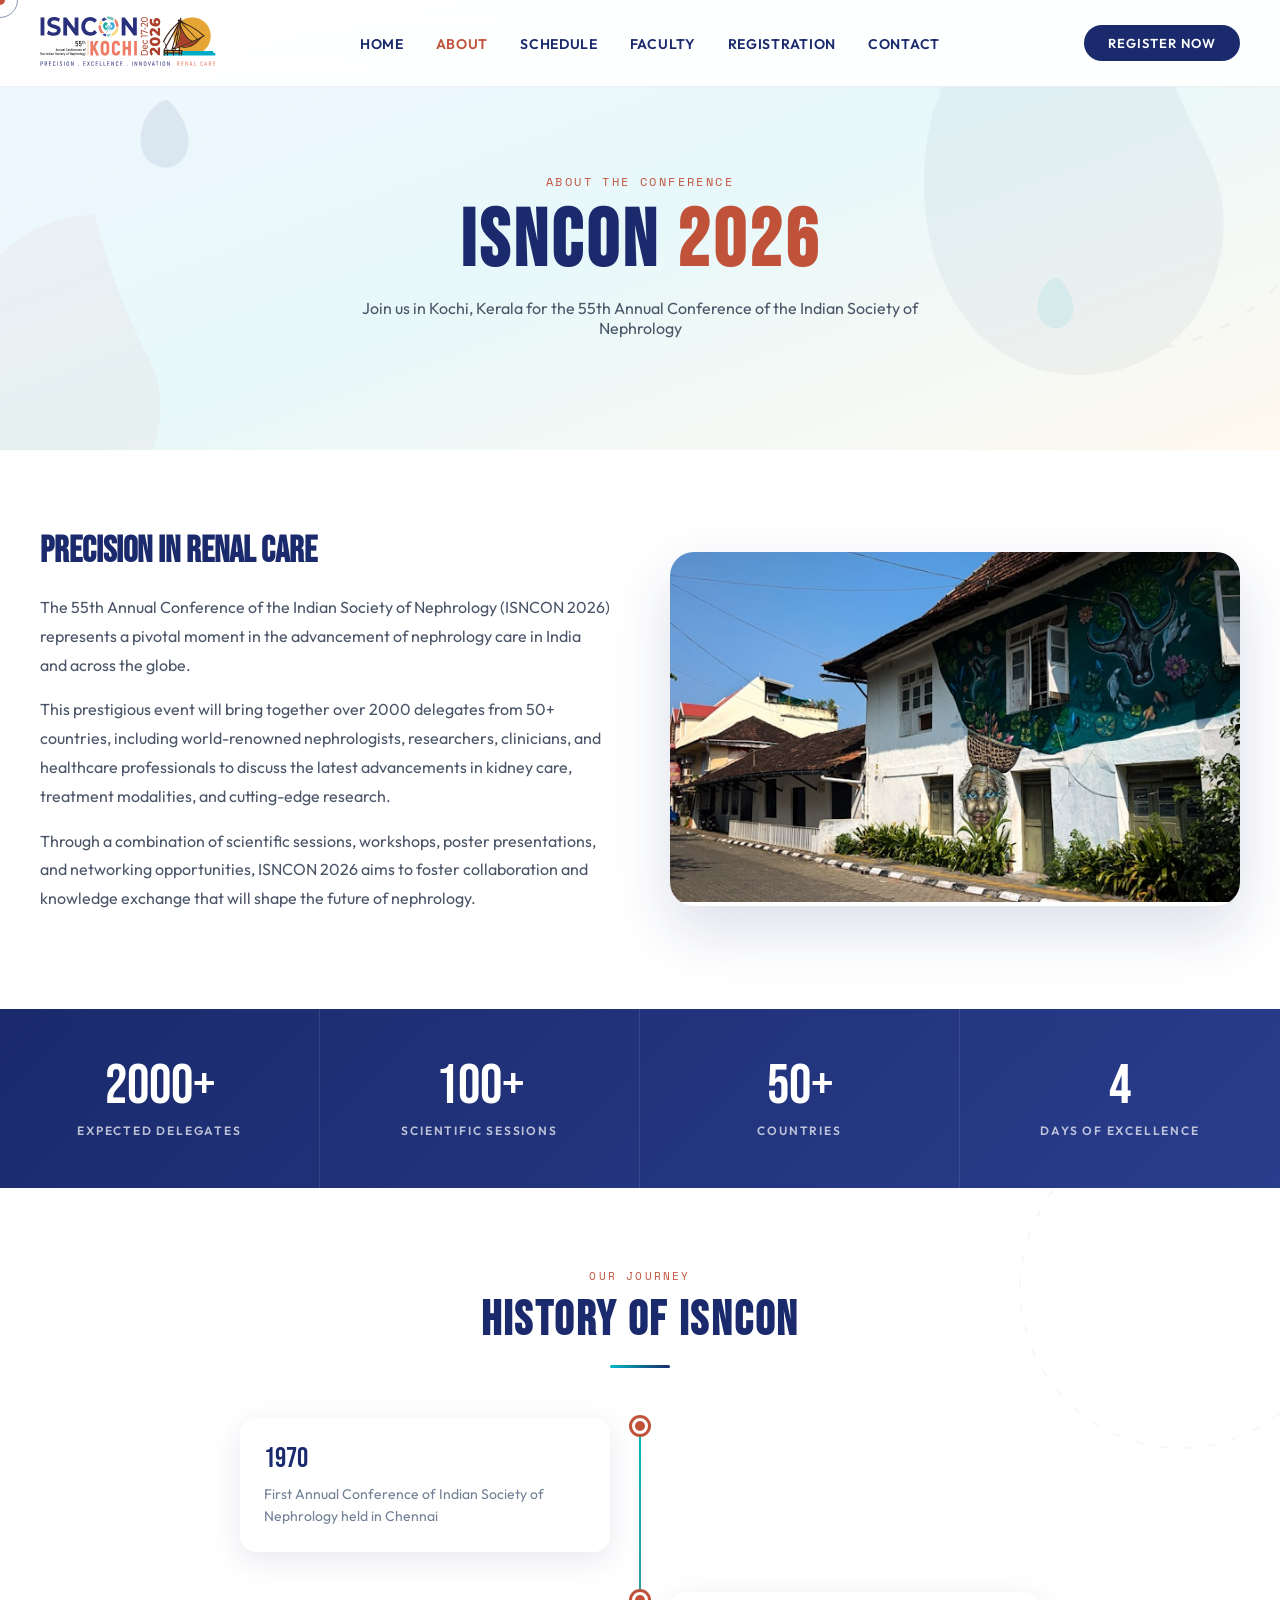
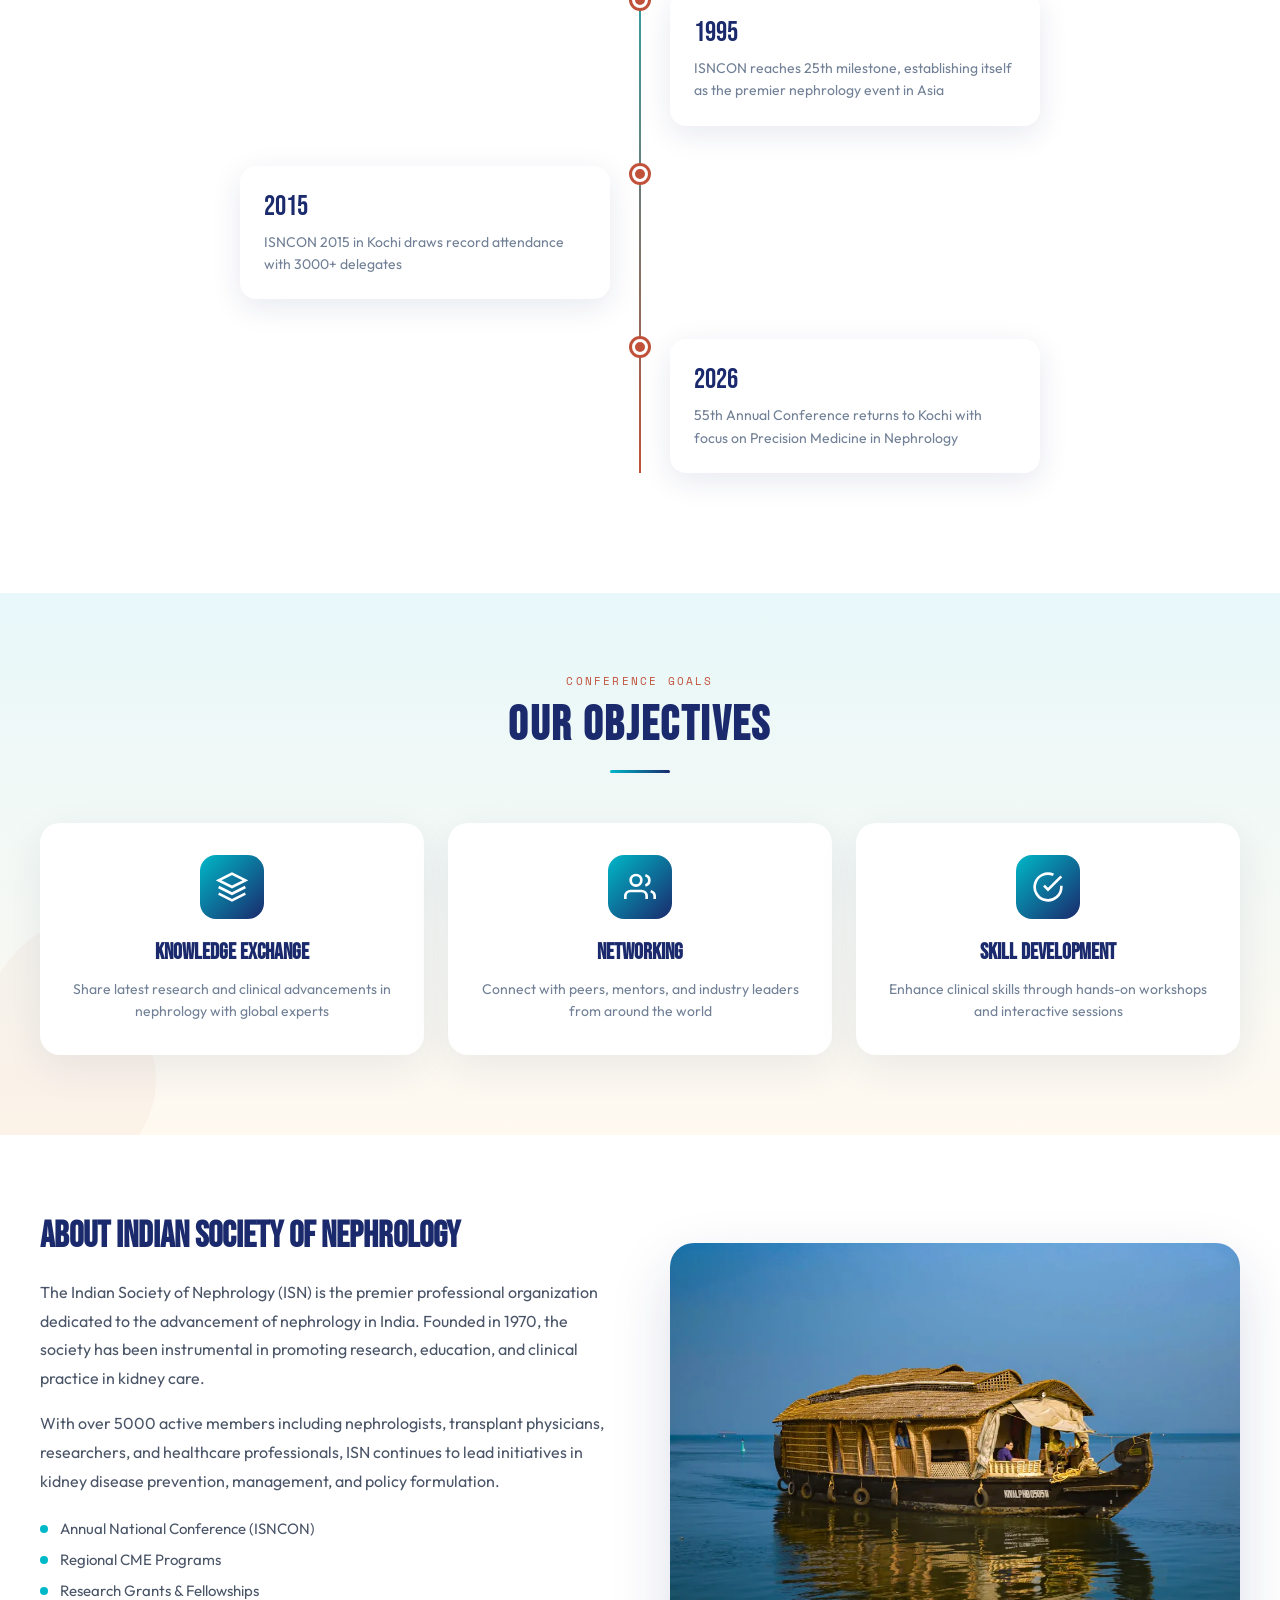
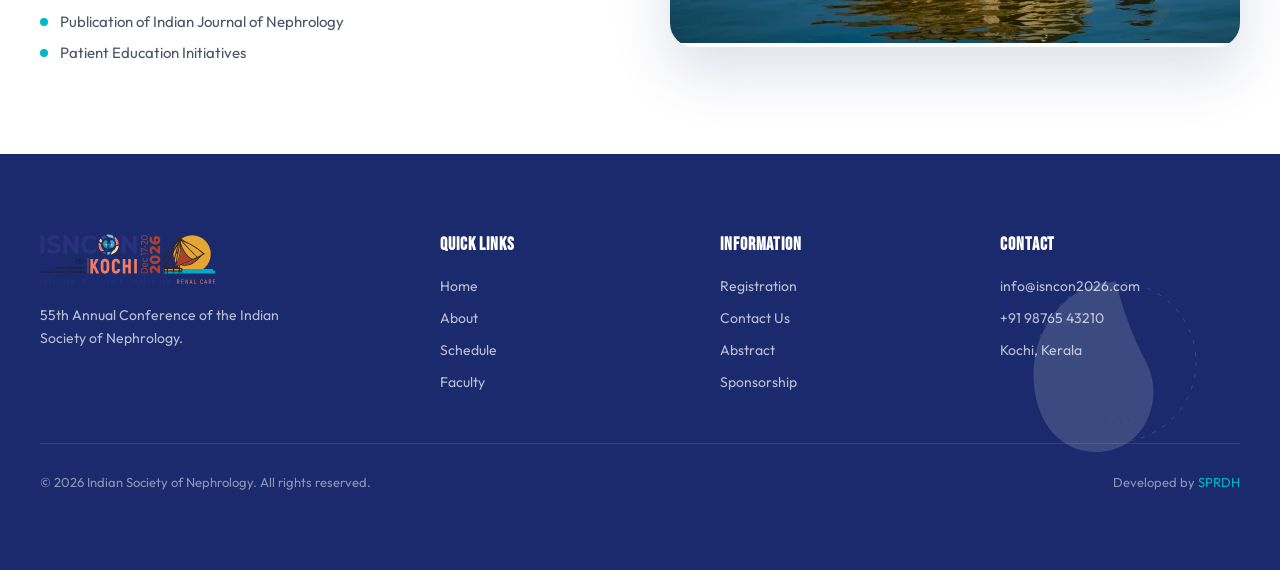
==== about.html @ 680e2263 "home page and inner page created with dummy content" ====
<!DOCTYPE html>
<html lang="en">
<head>
	<meta charset="UTF-8">
	<meta name="viewport" content="width=device-width, initial-scale=1.0">
	<title>About | ISNCON 2026 — 55th Annual Conference</title>
	<link rel="icon" type="image/png" href="images/favicon-96x96.png" sizes="96x96" />
	<link rel="icon" type="image/svg+xml" href="images/favicon.svg" />
	<link href="https://fonts.googleapis.com/css2?family=Bebas+Neue&family=Outfit:wght@300;400;600;700&family=Space+Mono:ital@0;1&display=swap" rel="stylesheet">
	<link rel="stylesheet" href="css/style.css">
</head>
<body>
	<div class="cursor" id="cursor"></div>
	<div class="cursor-ring" id="cursorRing"></div>

	<nav class="nav">
		<div class="nav-logo"><a href="home.html"><img src="images/logo.svg" alt="ISNCON" style="height:50px"/></a></div>
		<ul class="nav-links">
			<li><a href="home.html">Home</a></li>
			<li><a href="about.html" class="active">About</a></li>
			<li><a href="schedule.html">Schedule</a></li>
			<li><a href="faculty.html">Faculty</a></li>
			<li><a href="registration.html">Registration</a></li>
			<li><a href="contact.html">Contact</a></li>
		</ul>
		<a href="registration.html" class="nav-cta">Register Now</a>
	</nav>

	<section class="page-hero">
		<div class="page-hero-bg">
			<svg class="kidney-bg kidney-bg-1" viewBox="0 0 200 200"><path fill="#1a2a6c" d="M100 20c-40 0-70 30-80 70-10 45 10 100 60 100 20 0 40-10 50-30 10-20 10-40 0-60-10-20-20-40-30-80z"/><circle cx="100" cy="100" r="80" stroke="#1a2a6c" stroke-width="1" fill="none" stroke-dasharray="4 8"/></svg>
			<svg class="kidney-bg kidney-bg-2" viewBox="0 0 200 200"><path fill="#c0523a" d="M100 20c-40 0-70 30-80 70-10 45 10 100 60 100 20 0 40-10 50-30 10-20 10-40 0-60-10-20-20-40-30-80z"/></svg>
			<svg class="kidney-float kidney-float-1" viewBox="0 0 64 64"><path fill="#1a2a6c" d="M32 8c-8 0-16 8-20 20-4 12-2 24 6 30 6 4 14 6 20 2 8-4 12-14 10-24-2-12-10-22-16-28z"/></svg>
			<svg class="kidney-float kidney-float-2" viewBox="0 0 64 64"><path fill="#00b8c8" d="M32 8c-8 0-16 8-20 20-4 12-2 24 6 30 6 4 14 6 20 2 8-4 12-14 10-24-2-12-10-22-16-28z"/></svg>
		</div>
		<div class="page-hero-content">
			<div class="page-hero-label">About the Conference</div>
			<h1 class="page-hero-title">ISNCON <span>2026</span></h1>
			<p class="page-hero-desc">Join us in Kochi, Kerala for the 55th Annual Conference of the Indian Society of Nephrology</p>
		</div>
	</section>

	<section class="about-intro">
		<div class="container">
			<div class="about-intro-grid">
				<div class="about-intro-content reveal">
					<h2>Precision in Renal Care</h2>
					<p>The 55th Annual Conference of the Indian Society of Nephrology (ISNCON 2026) represents a pivotal moment in the advancement of nephrology care in India and across the globe.</p>
					<p>This prestigious event will bring together over 2000 delegates from 50+ countries, including world-renowned nephrologists, researchers, clinicians, and healthcare professionals to discuss the latest advancements in kidney care, treatment modalities, and cutting-edge research.</p>
					<p>Through a combination of scientific sessions, workshops, poster presentations, and networking opportunities, ISNCON 2026 aims to foster collaboration and knowledge exchange that will shape the future of nephrology.</p>
				</div>
				<div class="about-intro-image reveal"><img src="images/fort-kochi.jpg" alt="ISNCON Conference"/></div>
			</div>
		</div>
	</section>

	<div class="stats-grid">
		<div class="stat-item reveal"><div class="stat-num">2000+</div><div class="stat-label">Expected Delegates</div></div>
		<div class="stat-item reveal" style="transition-delay:0.1s"><div class="stat-num">100+</div><div class="stat-label">Scientific Sessions</div></div>
		<div class="stat-item reveal" style="transition-delay:0.2s"><div class="stat-num">50+</div><div class="stat-label">Countries</div></div>
		<div class="stat-item reveal" style="transition-delay:0.3s"><div class="stat-num">4</div><div class="stat-label">Days of Excellence</div></div>
	</div>

	<section class="history">
		<div class="section-bg">
			<svg class="section-kidney section-kidney-1" viewBox="0 0 200 200"><circle cx="100" cy="100" r="80" stroke="#1a2a6c" stroke-width="1" fill="none" stroke-dasharray="4 8"/></svg>
		</div>
		<div class="container">
			<div class="section-header reveal">
				<div class="section-label">Our Journey</div>
				<h2 class="section-title">History of ISNCON</h2>
				<div class="section-divider"></div>
			</div>
			<div class="timeline">
				<div class="timeline-item reveal">
					<div class="timeline-content">
						<div class="timeline-year">1970</div>
						<div class="timeline-desc">First Annual Conference of Indian Society of Nephrology held in Chennai</div>
					</div>
				</div>
				<div class="timeline-item reveal">
					<div class="timeline-content">
						<div class="timeline-year">1995</div>
						<div class="timeline-desc">ISNCON reaches 25th milestone, establishing itself as the premier nephrology event in Asia</div>
					</div>
				</div>
				<div class="timeline-item reveal">
					<div class="timeline-content">
						<div class="timeline-year">2015</div>
						<div class="timeline-desc">ISNCON 2015 in Kochi draws record attendance with 3000+ delegates</div>
					</div>
				</div>
				<div class="timeline-item reveal">
					<div class="timeline-content">
						<div class="timeline-year">2026</div>
						<div class="timeline-desc">55th Annual Conference returns to Kochi with focus on Precision Medicine in Nephrology</div>
					</div>
				</div>
			</div>
		</div>
	</section>

	<section class="objectives">
		<div class="section-bg">
			<svg class="section-kidney section-kidney-2" viewBox="0 0 200 200"><path fill="#c0523a" d="M100 20c-40 0-70 30-80 70-10 45 10 100 60 100 20 0 40-10 50-30 10-20 10-40 0-60-10-20-20-40-30-80z"/></svg>
		</div>
		<div class="container">
			<div class="section-header reveal">
				<div class="section-label">Conference Goals</div>
				<h2 class="section-title">Our Objectives</h2>
				<div class="section-divider"></div>
			</div>
			<div class="objectives-grid">
				<div class="objective-card reveal">
					<div class="objective-icon"><svg viewBox="0 0 24 24" fill="none" stroke="currentColor" stroke-width="2"><path d="M12 2L2 7l10 5 10-5-10-5zM2 17l10 5 10-5M2 12l10 5 10-5"/></svg></div>
					<h3>Knowledge Exchange</h3>
					<p>Share latest research and clinical advancements in nephrology with global experts</p>
				</div>
				<div class="objective-card reveal" style="transition-delay:0.1s">
					<div class="objective-icon"><svg viewBox="0 0 24 24" fill="none" stroke="currentColor" stroke-width="2"><path d="M17 21v-2a4 4 0 0 0-4-4H5a4 4 0 0 0-4 4v2"/><circle cx="9" cy="7" r="4"/><path d="M23 21v-2a4 4 0 0 0-3-3.87M16 3.13a4 4 0 0 1 0 7.75"/></svg></div>
					<h3>Networking</h3>
					<p>Connect with peers, mentors, and industry leaders from around the world</p>
				</div>
				<div class="objective-card reveal" style="transition-delay:0.2s">
					<div class="objective-icon"><svg viewBox="0 0 24 24" fill="none" stroke="currentColor" stroke-width="2"><path d="M22 11.08V12a10 10 0 1 1-5.93-9.14"/><polyline points="22 4 12 14.01 9 11.01"/></svg></div>
					<h3>Skill Development</h3>
					<p>Enhance clinical skills through hands-on workshops and interactive sessions</p>
				</div>
			</div>
		</div>
	</section>

	<section class="isn-section">
		<div class="container">
			<div class="isn-content">
				<div class="isn-info reveal">
					<h2>About Indian Society of Nephrology</h2>
					<p>The Indian Society of Nephrology (ISN) is the premier professional organization dedicated to the advancement of nephrology in India. Founded in 1970, the society has been instrumental in promoting research, education, and clinical practice in kidney care.</p>
					<p>With over 5000 active members including nephrologists, transplant physicians, researchers, and healthcare professionals, ISN continues to lead initiatives in kidney disease prevention, management, and policy formulation.</p>
					<ul class="isn-features">
						<li>Annual National Conference (ISNCON)</li>
						<li>Regional CME Programs</li>
						<li>Research Grants & Fellowships</li>
						<li>Publication of Indian Journal of Nephrology</li>
						<li>Patient Education Initiatives</li>
					</ul>
				</div>
				<div class="isn-image reveal"><img src="images/house-boat.webp" alt="Indian Society of Nephrology"/></div>
			</div>
		</div>
	</section>

	<footer class="footer">
		<svg class="footer-kidney" viewBox="0 0 200 200">
			<path fill="#fff"
				d="M100 20c-40 0-70 30-80 70-10 45 10 100 60 100 20 0 40-10 50-30 10-20 10-40 0-60-10-20-20-40-30-80z" />
			<circle cx="100" cy="100" r="80" stroke="#fff" stroke-width="1" fill="none" stroke-dasharray="4 8" />
			<circle cx="100" cy="100" r="60" stroke="#00b8c8" stroke-width="0.5" fill="none" stroke-dasharray="2 6" />
		</svg>
		<div class="footer-grid">
			<div class="footer-brand">
				<img src="images/logo.svg" alt="55th Annual Conference of the Indian Society of Nephrology.">
				<p>55th Annual Conference of the Indian Society of Nephrology.</p>
			</div>
			<div class="footer-col">
				<h4>Quick Links</h4>
				<ul>
					<li><a href="home.html">Home</a></li>
					<li><a href="about.html">About</a></li>
					<li><a href="schedule.html">Schedule</a></li>
					<li><a href="faculty.html">Faculty</a></li>
				</ul>
			</div>
			<div class="footer-col">
				<h4>Information</h4>
				<ul>
					<li><a href="registration.html">Registration</a></li>
					<li><a href="contact.html">Contact Us</a></li>
					<li><a href="#">Abstract</a></li>
					<li><a href="#">Sponsorship</a></li>
				</ul>
			</div>
			<div class="footer-col">
				<h4>Contact</h4>
				<ul>
					<li><a href="mailto:info@isncon2026.com">info@isncon2026.com</a></li>
					<li><a href="#">+91 98765 43210</a></li>
					<li><a href="#">Kochi, Kerala</a></li>
				</ul>
			</div>
		</div>
		<div class="footer-bottom">
			<p>&copy; 2026 Indian Society of Nephrology. All rights reserved.</p>
			<p>Developed by <a href="https://www.sprdh.com">SPRDH</a></p>
		</div>
	</footer>

	<script>
		const cursorEl=document.getElementById('cursor'),ringEl=document.getElementById('cursorRing');let mx=0,my=0,rx=0,ry=0;document.addEventListener('mousemove',e=>{mx=e.clientX;my=e.clientY});(function tick(){cursorEl.style.left=mx+'px';cursorEl.style.top=my+'px';rx+=(mx-rx)*.12;ry+=(my-ry)*.12;ringEl.style.left=rx+'px';ringEl.style.top=ry+'px';requestAnimationFrame(tick)})();
		const revealElements=document.querySelectorAll('.reveal');function checkReveal(){const wh=window.innerHeight;revealElements.forEach(el=>{if(el.getBoundingClientRect().top<wh-100)el.classList.add('active')})}window.addEventListener('scroll',checkReveal);checkReveal();
	</script>
</body>
</html>
---- css/style.css ----
*,*::before,*::after{margin:0;padding:0;box-sizing:border-box}
:root{--navy:#1a2a6c;--coral:#c0523a;--amber:#e8a020;--teal:#00b8c8;--light:#f4f8ff;--glass:rgba(255,255,255,0.65)}
html{scroll-behavior:smooth}
html,body{font-family:'Outfit',sans-serif;background:var(--light);cursor:none}
@media(hover:none){html,body{cursor:auto}}
.cursor,.cursor-ring{position:fixed;border-radius:50%;pointer-events:none;transform:translate(-50%,-50%);z-index:10000}
.cursor{width:10px;height:10px;background:var(--coral);transition:transform .08s}
.cursor-ring{width:36px;height:36px;border:1.5px solid var(--navy);opacity:.5;transition:transform .18s}
@media(hover:none){.cursor,.cursor-ring{display:none}}
@keyframes float{0%,100%{transform:translateY(0) rotate(0)}50%{transform:translateY(-20px) rotate(5deg)}}
@keyframes spin{from{transform:rotate(0)}to{transform:rotate(360deg)}}
@keyframes fadeInUp{from{opacity:0;transform:translateY(40px)}to{opacity:1;transform:translateY(0)}}
.reveal{opacity:0;transform:translateY(40px);transition:all 0.8s}
.reveal.active{opacity:1;transform:translateY(0)}
.nav{position:fixed;top:0;left:0;right:0;z-index:1000;padding:16px 40px;display:flex;justify-content:space-between;align-items:center;background:rgba(255,255,255,0.95);backdrop-filter:blur(12px);border-bottom:1px solid rgba(26,42,108,0.08)}
.nav-logo{display:flex;align-items:center;gap:12px}
.nav-logo img{height:40px}
.nav-logo-text{font-family:'Bebas Neue',sans-serif;font-size:24px;color:var(--navy);letter-spacing:.05em}
.nav-logo-text span{color:var(--coral)}
.nav-links{display:flex;gap:32px;list-style:none}
.nav-links a{text-decoration:none;color:var(--navy);font-size:14px;font-weight:600;letter-spacing:.05em;text-transform:uppercase;transition:color 0.2s}
.nav-links a:hover,.nav-links a.active{color:var(--coral)}
.nav-cta{background:var(--navy);color:#fff;padding:10px 24px;border-radius:100px;text-decoration:none;font-size:13px;font-weight:600;letter-spacing:.08em;text-transform:uppercase;transition:background 0.2s}
.nav-cta:hover{background:var(--coral)}
.page-hero{min-height:50vh;display:flex;align-items:center;justify-content:center;position:relative;overflow:hidden;background:linear-gradient(160deg,#f0f7ff 0%,#e8f8fa 50%,#fff9f0 100%);padding:120px 40px 60px}
.page-hero-bg{position:absolute;inset:0;overflow:hidden}
.kidney-bg{position:absolute;opacity:.04;z-index:0}
.kidney-bg-1{width:500px;top:-100px;right:-100px;animation:spin 60s linear infinite}
.kidney-bg-2{width:350px;bottom:-80px;left:-80px;animation:spin 45s linear infinite reverse}
.kidney-float{position:absolute;opacity:.08;animation:float 6s ease-in-out infinite}
.kidney-float-1{top:20%;left:10%;width:80px}
.kidney-float-2{top:60%;right:15%;width:60px;animation-delay:2s}
.page-hero-content{position:relative;z-index:1;text-align:center}
.page-hero-label{font-family:'Space Mono',monospace;font-size:12px;letter-spacing:.2em;color:var(--coral);text-transform:uppercase;margin-bottom:12px;animation:fadeInUp 0.6s both}
.page-hero-title{font-family:'Bebas Neue',sans-serif;font-size:clamp(48px,8vw,80px);color:var(--navy);letter-spacing:.05em;line-height:1;animation:fadeInUp 0.6s .1s both}
.page-hero-title span{color:var(--coral)}
.page-hero-desc{font-size:16px;color:#4a5568;max-width:600px;margin:16px auto 0;animation:fadeInUp 0.6s .2s both}
section{padding:80px 40px;position:relative;overflow:hidden}
.section-bg{position:absolute;inset:0;pointer-events:none}
.section-kidney{position:absolute;opacity:.035}
.section-kidney-1{width:400px;top:-100px;right:-100px;animation:spin 50s linear infinite}
.section-kidney-2{width:300px;bottom:-50px;left:-50px;animation:spin 40s linear infinite reverse}
.container{max-width:1200px;margin:0 auto}
.section-header{text-align:center;margin-bottom:50px}
.section-label{font-family:'Space Mono',monospace;font-size:11px;letter-spacing:.2em;color:var(--coral);text-transform:uppercase;margin-bottom:8px}
.section-title{font-family:'Bebas Neue',sans-serif;font-size:clamp(32px,5vw,48px);color:var(--navy);letter-spacing:.05em}
.section-divider{width:60px;height:3px;background:linear-gradient(90deg,var(--teal),var(--navy));margin:16px auto 0;border-radius:2px}
.about-intro{background:#fff}
.about-intro-grid{display:grid;grid-template-columns:1fr 1fr;gap:60px;align-items:center}
.about-intro-content h2{font-family:'Bebas Neue',sans-serif;font-size:36px;color:var(--navy);margin-bottom:20px}
.about-intro-content p{font-size:16px;line-height:1.8;color:#4a5568;margin-bottom:16px}
.about-intro-image{border-radius:24px;overflow:hidden;box-shadow:0 24px 60px rgba(26,42,108,.15)}
.about-intro-image img{width:100%;height:350px;object-fit:cover}
.stats-grid{background:linear-gradient(135deg,var(--navy),#2a3d8c);display:grid;grid-template-columns:repeat(4,1fr);gap:0}
.stat-item{text-align:center;padding:50px 20px;border-right:1px solid rgba(255,255,255,0.1)}
.stat-item:last-child{border-right:none}
.stat-num{font-family:'Bebas Neue',sans-serif;font-size:56px;color:#fff;line-height:1}
.stat-label{font-size:12px;font-weight:600;letter-spacing:.15em;color:rgba(255,255,255,.7);text-transform:uppercase;margin-top:8px}
.history{background:#fff}
.timeline{max-width:800px;margin:0 auto;position:relative}
.timeline::before{content:'';position:absolute;left:50%;transform:translateX(-50%);width:2px;height:100%;background:linear-gradient(to bottom,var(--teal),var(--coral))}
.timeline-item{display:flex;justify-content:flex-end;padding-right:calc(50% + 30px);position:relative;margin-bottom:40px}
.timeline-item:nth-child(even){justify-content:flex-start;padding-right:0;padding-left:calc(50% + 30px)}
.timeline-item::before{content:'';position:absolute;left:50%;transform:translateX(-50%);width:16px;height:16px;background:var(--coral);border-radius:50%;border:3px solid #fff;box-shadow:0 0 0 3px var(--coral)}
.timeline-content{background:#fff;padding:24px;border-radius:16px;box-shadow:0 8px 30px rgba(26,42,108,.1);max-width:400px}
.timeline-year{font-family:'Bebas Neue',sans-serif;font-size:28px;color:var(--navy)}
.timeline-desc{font-size:14px;color:#718096;margin-top:8px;line-height:1.6}
.objectives{background:linear-gradient(180deg,#e8f8fa 0%,#fff9f0 100%)}
.objectives-grid{display:grid;grid-template-columns:repeat(3,1fr);gap:24px}
.objective-card{background:#fff;border-radius:20px;padding:32px;text-align:center;box-shadow:0 12px 40px rgba(26,42,108,.08);transition:transform 0.3s}
.objective-card:hover{transform:translateY(-8px)}
.objective-icon{width:64px;height:64px;background:linear-gradient(135deg,var(--teal),var(--navy));border-radius:16px;display:flex;align-items:center;justify-content:center;margin:0 auto 20px}
.objective-icon svg{width:32px;height:32px;color:#fff}
.objective-card h3{font-family:'Bebas Neue',sans-serif;font-size:22px;color:var(--navy);margin-bottom:12px}
.objective-card p{font-size:14px;color:#718096;line-height:1.6}
.isn-section{background:#fff}
.isn-content{display:grid;grid-template-columns:1fr 1fr;gap:60px;align-items:center}
.isn-info h2{font-family:'Bebas Neue',sans-serif;font-size:36px;color:var(--navy);margin-bottom:20px}
.isn-info p{font-size:16px;line-height:1.8;color:#4a5568;margin-bottom:16px}
.isn-features{list-style:none;margin-top:24px}
.isn-features li{display:flex;align-items:center;gap:12px;margin-bottom:12px;font-size:15px;color:#4a5568}
.isn-features li::before{content:'';width:8px;height:8px;background:var(--teal);border-radius:50%}
.isn-image{border-radius:24px;overflow:hidden;box-shadow:0 24px 60px rgba(26,42,108,.15)}
.isn-image img{width:100%;height:400px;object-fit:cover}
.day-tabs{display:flex;justify-content:center;gap:16px;margin-bottom:40px;flex-wrap:wrap}
.day-tab{background:#fff;border:none;padding:16px 32px;border-radius:12px;font-family:'Bebas Neue',sans-serif;font-size:20px;letter-spacing:.05em;color:var(--navy);cursor:pointer;box-shadow:0 4px 16px rgba(26,42,108,.08);transition:all 0.3s}
.day-tab:hover,.day-tab.active{background:var(--navy);color:#fff;transform:translateY(-2px)}
.schedule-grid{display:grid;gap:20px}
.schedule-item{display:grid;grid-template-columns:120px 1fr;gap:24px;background:#fff;border-radius:16px;padding:24px;box-shadow:0 8px 24px rgba(26,42,108,.06);transition:transform 0.3s}
.schedule-item:hover{transform:translateX(8px)}
.schedule-time{font-family:'Space Mono',monospace;font-size:14px;color:var(--coral);font-weight:600}
.schedule-content h3{font-family:'Bebas Neue',sans-serif;font-size:22px;color:var(--navy);margin-bottom:8px}
.schedule-content p{font-size:14px;color:#718096;line-height:1.6}
.schedule-tag{display:inline-block;font-size:10px;font-weight:600;letter-spacing:.1em;text-transform:uppercase;padding:4px 12px;border-radius:100px;margin-top:12px}
.schedule-tag.keynote{background:rgba(192,82,58,.12);color:var(--coral)}
.schedule-tag.workshop{background:rgba(0,184,200,.12);color:var(--teal)}
.schedule-tag.session{background:rgba(26,42,108,.08);color:var(--navy)}
.schedule-tag.break{background:rgba(232,160,32,.12);color:var(--amber)}
.highlights{background:linear-gradient(180deg,#e8f8fa 0%,#fff9f0 100%)}
.highlights-grid{display:grid;grid-template-columns:repeat(3,1fr);gap:24px}
.highlight-card{background:#fff;border-radius:20px;padding:32px;text-align:center;box-shadow:0 12px 40px rgba(26,42,108,.08)}
.highlight-icon{width:80px;height:80px;background:linear-gradient(135deg,var(--navy),var(--teal));border-radius:50%;display:flex;align-items:center;justify-content:center;margin:0 auto 20px}
.highlight-icon svg{width:40px;height:40px;color:#fff}
.highlight-card h3{font-family:'Bebas Neue',sans-serif;font-size:24px;color:var(--navy);margin-bottom:12px}
.highlight-card p{font-size:14px;color:#718096;line-height:1.6}
.faculty-grid{display:grid;grid-template-columns:repeat(3,1fr);gap:28px}
.faculty-card{background:#fff;border-radius:20px;padding:32px;text-align:center;box-shadow:0 12px 40px rgba(26,42,108,.08);transition:transform 0.3s,box-shadow 0.3s}
.faculty-card:hover{transform:translateY(-8px);box-shadow:0 20px 50px rgba(26,42,108,.12)}
.faculty-card-img{width:100px;height:100px;border-radius:50%;object-fit:cover;margin:0 auto 20px;border:3px solid var(--teal);box-shadow:0 8px 24px rgba(26,42,108,.15)}
.faculty-card-name{font-family:'Bebas Neue',sans-serif;font-size:22px;color:var(--navy);letter-spacing:.03em;margin-bottom:4px}
.faculty-card-origin{font-size:11px;font-weight:600;letter-spacing:.12em;color:var(--teal);text-transform:uppercase;margin-bottom:8px}
.faculty-card-desc{font-size:13px;color:#718096;line-height:1.5}
.faculty-card-affiliation{font-size:11px;color:var(--coral);font-weight:600;margin-top:8px}
.indian-faculty{background:#fff}
.indian-grid{display:grid;grid-template-columns:repeat(4,1fr);gap:20px}
.indian-card{background:var(--light);border-radius:16px;padding:24px;text-align:center;transition:transform 0.3s}
.indian-card:hover{transform:translateY(-5px)}
.indian-card-img{width:100px;height:100px;border-radius:50%;object-fit:cover;margin:0 auto 16px;border:3px solid #fff;box-shadow:0 4px 16px rgba(26,42,108,.1);background:linear-gradient(135deg,var(--navy),var(--teal))}
.indian-card-name{font-family:'Bebas Neue',sans-serif;font-size:20px;color:var(--navy);margin-bottom:4px}
.indian-card-role{font-size:11px;color:var(--coral);font-weight:600;text-transform:uppercase;letter-spacing:.08em}
.registration-table{width:100%;background:#fff;border-radius:20px;overflow:hidden;box-shadow:0 16px 50px rgba(26,42,108,.1);margin-bottom:40px}
.registration-table table{width:100%;border-collapse:collapse}
.registration-table th{background:var(--navy);color:#fff;font-family:'Bebas Neue',sans-serif;font-size:18px;letter-spacing:.08em;padding:20px 24px;text-align:left}
.registration-table th:last-child{text-align:right}
.registration-table td{padding:20px 24px;font-size:15px;color:#4a5568;border-bottom:1px solid rgba(26,42,108,.06)}
.registration-table td:last-child{text-align:right;font-family:'Bebas Neue',sans-serif;font-size:22px;color:var(--navy)}
.registration-table tr:last-child td{border-bottom:none}
.registration-table tr:hover td{background:rgba(0,184,200,.04)}
.table-category{font-weight:600;color:var(--navy)}
.table-note{font-size:12px;color:#a0aec0;font-style:italic}
.important-dates{background:#fff;border-radius:20px;padding:40px;box-shadow:0 16px 50px rgba(26,42,108,.1);margin-bottom:40px}
.important-dates h3{font-family:'Bebas Neue',sans-serif;font-size:28px;color:var(--navy);margin-bottom:24px}
.dates-grid{display:grid;grid-template-columns:repeat(2,1fr);gap:20px}
.date-item{display:flex;align-items:center;gap:16px;padding:16px;background:var(--light);border-radius:12px}
.date-icon{width:48px;height:48px;background:var(--navy);border-radius:12px;display:flex;align-items:center;justify-content:center}
.date-icon svg{width:24px;height:24px;color:#fff}
.date-text{flex:1}
.date-text h4{font-size:14px;font-weight:600;color:var(--navy);margin-bottom:2px}
.date-text p{font-size:14px;color:var(--coral);font-weight:600}
.register-cta{text-align:center;background:linear-gradient(135deg,var(--navy),#2a3d8c);border-radius:24px;padding:60px;text-align:center}
.register-cta h2{font-family:'Bebas Neue',sans-serif;font-size:42px;color:#fff;margin-bottom:16px}
.register-cta p{color:rgba(255,255,255,.8);margin-bottom:32px;font-size:16px}
.cta-button{display:inline-block;background:var(--coral);color:#fff;padding:18px 48px;border-radius:100px;text-decoration:none;font-size:16px;font-weight:600;letter-spacing:.1em;text-transform:uppercase;transition:transform 0.2s,box-shadow 0.2s}
.cta-button:hover{transform:translateY(-3px);box-shadow:0 12px 30px rgba(192,82,58,.4)}
.inclusions{background:linear-gradient(180deg,#e8f8fa 0%,#fff9f0 100%);padding:80px 40px}
.inclusions h2{font-family:'Bebas Neue',sans-serif;font-size:36px;color:var(--navy);text-align:center;margin-bottom:40px}
.inclusions-grid{display:grid;grid-template-columns:repeat(4,1fr);gap:20px}
.inclusion-item{background:#fff;border-radius:16px;padding:24px;text-align:center;box-shadow:0 8px 24px rgba(26,42,108,.08)}
.inclusion-item svg{width:32px;height:32px;color:var(--teal);margin-bottom:12px}
.inclusion-item h4{font-size:14px;font-weight:600;color:var(--navy);margin-bottom:8px}
.inclusion-item p{font-size:12px;color:#718096}
.contact-grid{display:grid;grid-template-columns:1fr 1fr;gap:40px}
.contact-form{background:#fff;border-radius:24px;padding:40px;box-shadow:0 16px 50px rgba(26,42,108,.1)}
.contact-form h3{font-family:'Bebas Neue',sans-serif;font-size:28px;color:var(--navy);margin-bottom:24px}
.form-group{margin-bottom:20px}
.form-group label{display:block;font-size:13px;font-weight:600;color:var(--navy);margin-bottom:8px;letter-spacing:.05em}
.form-group input,.form-group select,.form-group textarea{width:100%;padding:14px 18px;border:2px solid rgba(26,42,108,.1);border-radius:12px;font-family:'Outfit',sans-serif;font-size:15px;transition:border-color 0.2s}
.form-group input:focus,.form-group select:focus,.form-group textarea:focus{outline:none;border-color:var(--teal)}
.form-group textarea{height:140px;resize:vertical}
.submit-btn{width:100%;background:var(--navy);color:#fff;border:none;padding:16px;border-radius:12px;font-family:'Outfit',sans-serif;font-size:15px;font-weight:600;letter-spacing:.1em;text-transform:uppercase;cursor:pointer;transition:background 0.2s,transform 0.2s}
.submit-btn:hover{background:var(--coral);transform:translateY(-2px)}
.contact-info{background:#fff;border-radius:24px;padding:40px;box-shadow:0 16px 50px rgba(26,42,108,.1)}
.contact-info h3{font-family:'Bebas Neue',sans-serif;font-size:28px;color:var(--navy);margin-bottom:24px}
.info-item{display:flex;align-items:flex-start;gap:16px;margin-bottom:24px}
.info-icon{width:48px;height:48px;background:linear-gradient(135deg,var(--teal),var(--navy));border-radius:12px;display:flex;align-items:center;justify-content:center;flex-shrink:0}
.info-icon svg{width:24px;height:24px;color:#fff}
.info-text h4{font-size:14px;font-weight:600;color:var(--navy);margin-bottom:4px}
.info-text p{font-size:14px;color:#718096;line-height:1.6}
.info-text a{color:var(--teal);text-decoration:none}
.info-text a:hover{color:var(--coral)}
.venue-section{background:linear-gradient(180deg,#e8f8fa 0%,#fff9f0 100%)}
.venue-card{background:#fff;border-radius:24px;overflow:hidden;box-shadow:0 16px 50px rgba(26,42,108,.1)}
.venue-card-img{width:100%;height:300px;object-fit:cover}
.venue-card-content{padding:32px}
.venue-card-content h3{font-family:'Bebas Neue',sans-serif;font-size:32px;color:var(--navy);margin-bottom:16px}
.venue-card-content p{font-size:15px;color:#718096;line-height:1.8;margin-bottom:20px}
.venue-features{display:grid;grid-template-columns:repeat(3,1fr);gap:16px}
.venue-feature{display:flex;align-items:center;gap:8px;font-size:13px;color:var(--navy)}
.venue-feature svg{width:16px;height:16px;color:var(--teal)}
.map{background:#fff;padding:40px}
.map iframe{width:100%;height:300px;border-radius:16px;border:none}
.footer{background:var(--navy);color:#fff;padding:80px 40px;position:relative;overflow:hidden}
.footer-kidney{position:absolute;right:5%;top:50%;transform:translateY(-50%);width:200px;height:200px;opacity:.15;animation:spin 60s linear infinite}
.footer-grid{display:grid;grid-template-columns:1.5fr 1fr 1fr 1fr;gap:40px;max-width:1200px;margin:0 auto 40px;position:relative;z-index:1}
.footer-brand img{height:50px;margin-bottom:16px}
.footer-brand p{font-size:14px;color:rgba(255,255,255,.7);line-height:1.6;max-width:250px}
.footer-col h4{font-family:'Bebas Neue',sans-serif;font-size:18px;color:#fff;margin-bottom:20px;letter-spacing:.05em}
.footer-col ul{list-style:none}
.footer-col li{margin-bottom:12px}
.footer-col a{color:rgba(255,255,255,.7);text-decoration:none;font-size:14px;transition:color 0.2s}
.footer-col a:hover{color:var(--teal)}
.footer-bottom{max-width:1200px;margin:0 auto;padding-top:30px;border-top:1px solid rgba(255,255,255,.1);display:flex;justify-content:space-between;align-items:center;position:relative;z-index:1}
.footer-bottom p{font-size:13px;color:rgba(255,255,255,.5)}
.footer-bottom a{color:var(--teal);text-decoration:none}
.footer-bottom a:hover{color:var(--amber)}
@media(max-width:1024px){.nav{padding:12px 24px}.nav-links{display:none}section{padding:60px 24px}.about-intro-grid,.isn-content,.contact-grid{grid-template-columns:1fr;gap:40px}.stats-grid{grid-template-columns:repeat(2,1fr)}.objectives-grid,.highlights-grid{grid-template-columns:repeat(2,1fr)}.faculty-grid{grid-template-columns:repeat(2,1fr)}.indian-grid{grid-template-columns:repeat(2,1fr)}.timeline::before,.timeline-item::before{display:none}.timeline-item{padding:0 !important;margin-bottom:24px}.timeline-content{max-width:100%}.schedule-item{grid-template-columns:1fr}.dates-grid{grid-template-columns:1fr}.inclusions-grid{grid-template-columns:repeat(2,1fr)}.footer-grid{grid-template-columns:repeat(2,1fr)}}
@media(max-width:640px){.page-hero{min-height:40vh;padding:100px 20px 40px}section{padding:40px 20px}.stats-grid{grid-template-columns:1fr}.stat-item{border-right:none;border-bottom:1px solid rgba(255,255,255,0.1)}.objectives-grid,.highlights-grid,.faculty-grid,.indian-grid,.inclusions-grid{grid-template-columns:1fr}.day-tabs{gap:8px}.day-tab{padding:12px 20px;font-size:16px}.contact-form,.contact-info,.venue-card-content{padding:24px}.venue-card-img{height:200px}.footer-grid{grid-template-columns:1fr}.footer-bottom{flex-direction:column;gap:12px;text-align:center}}
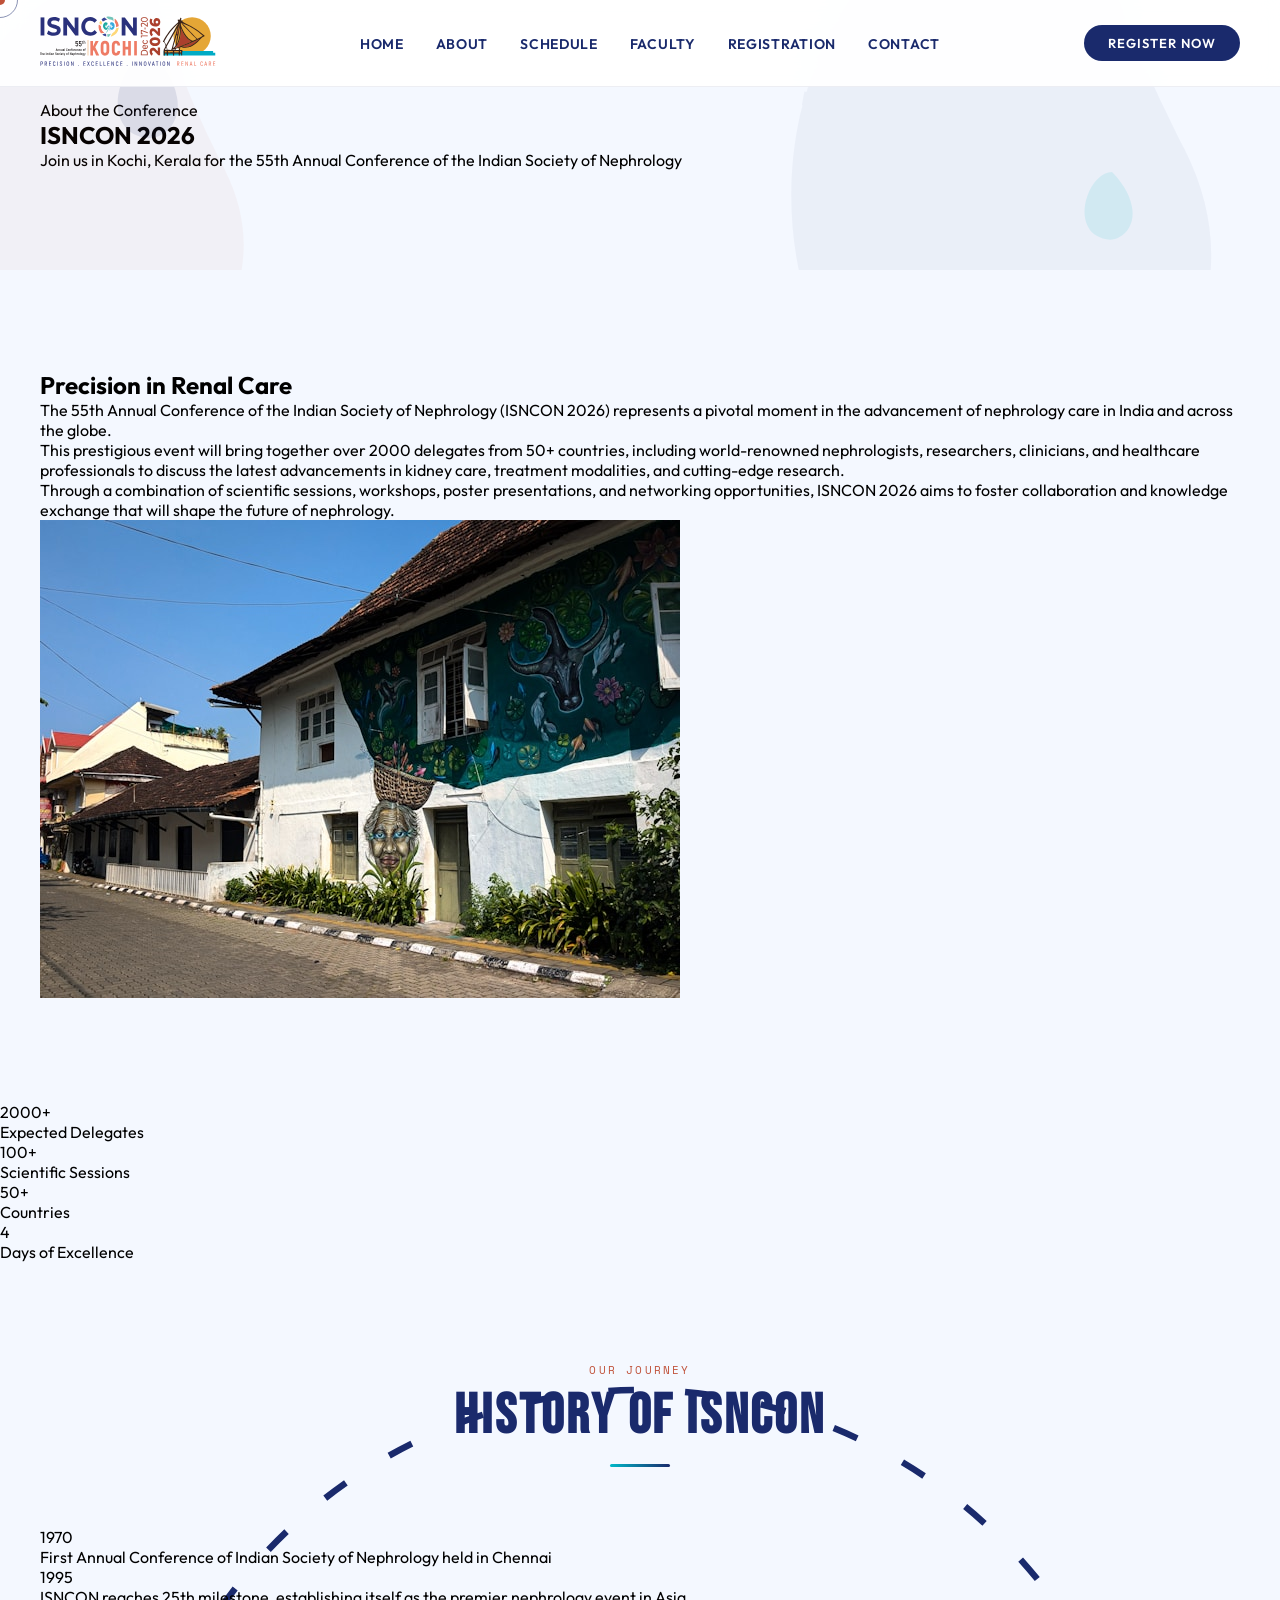
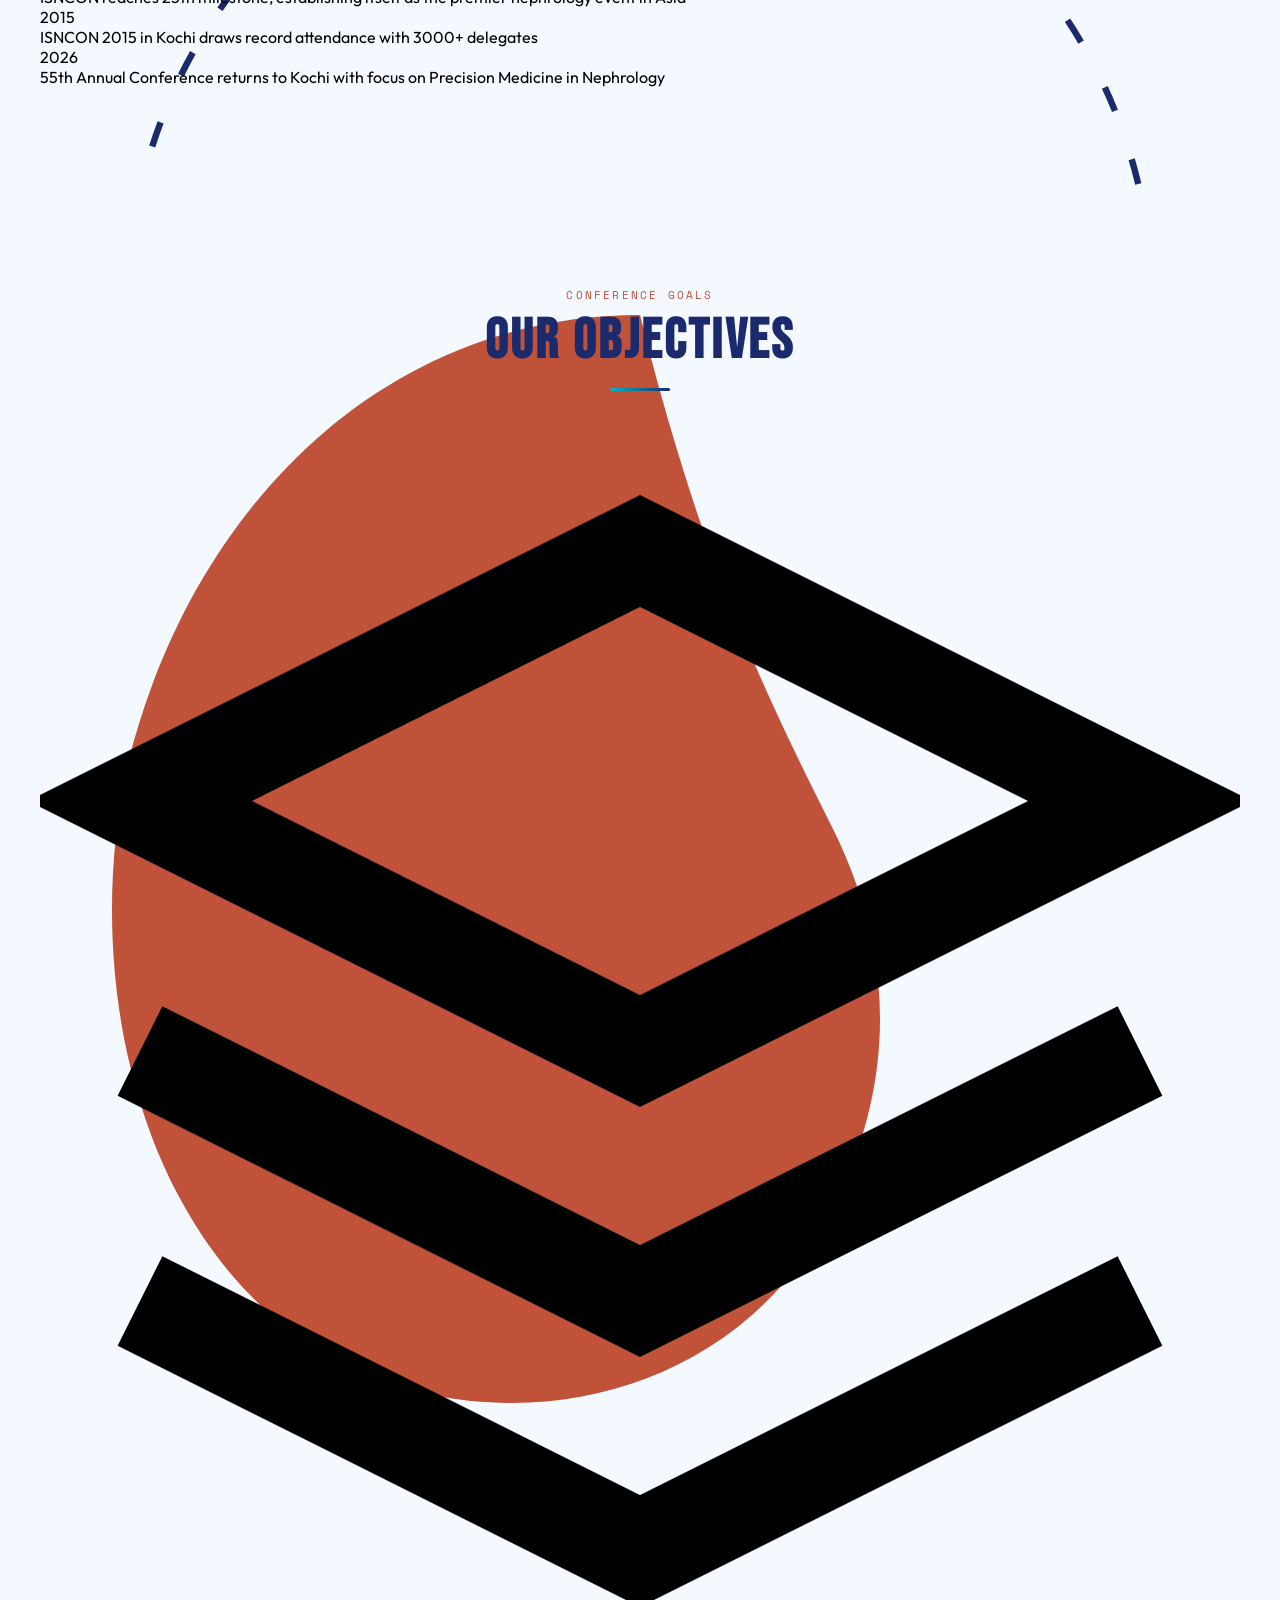
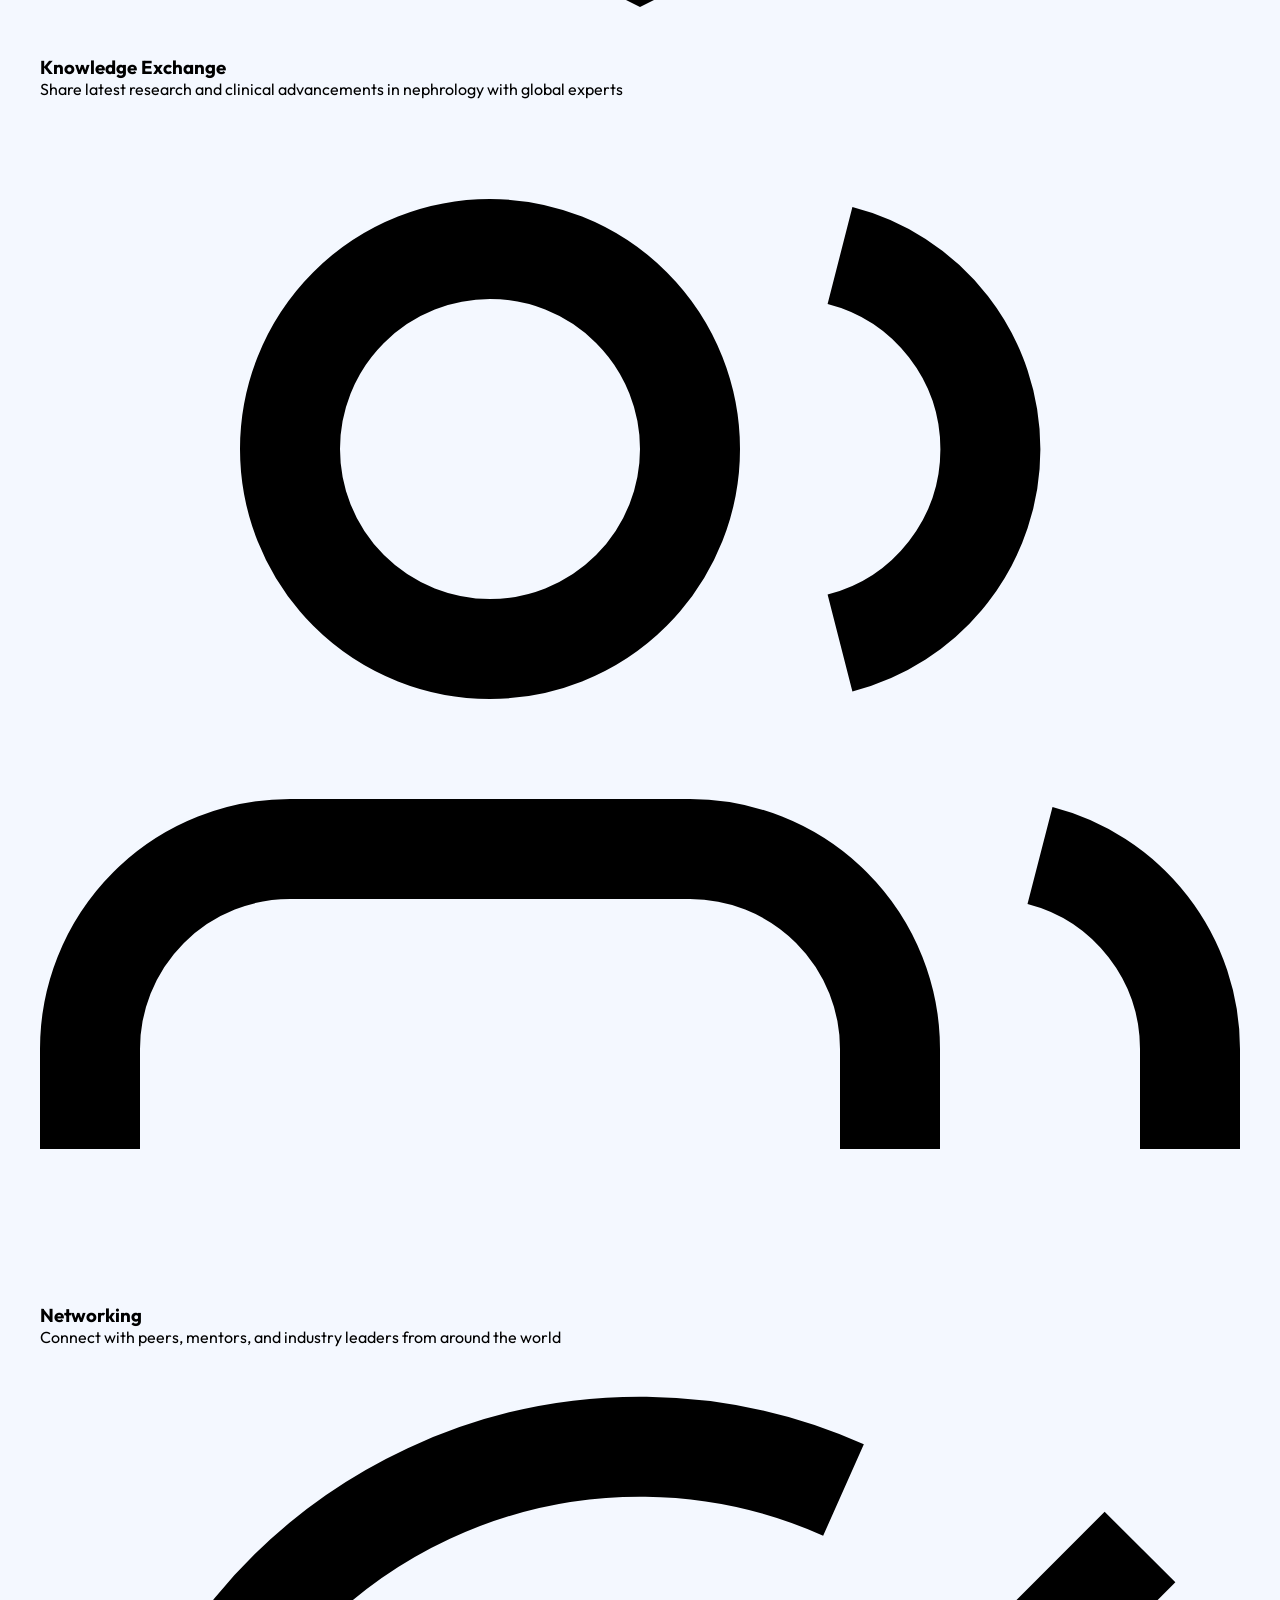
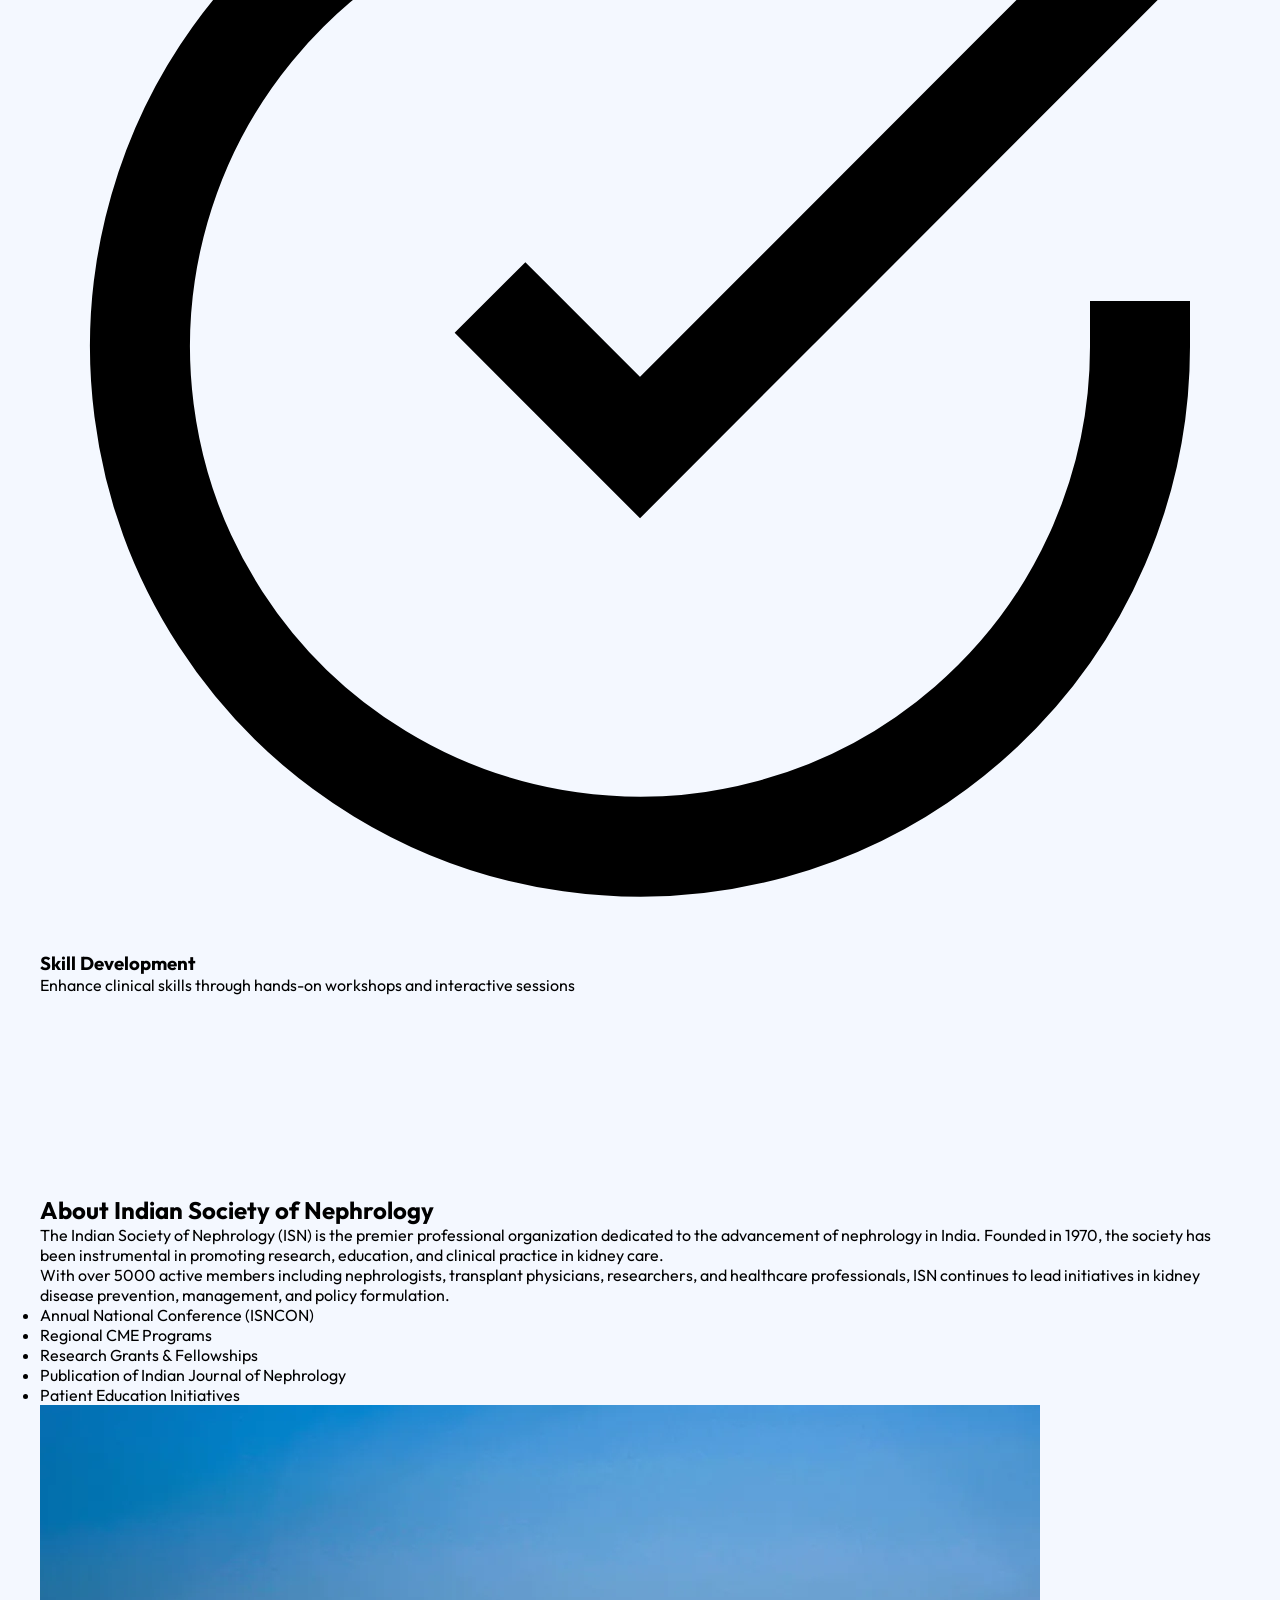
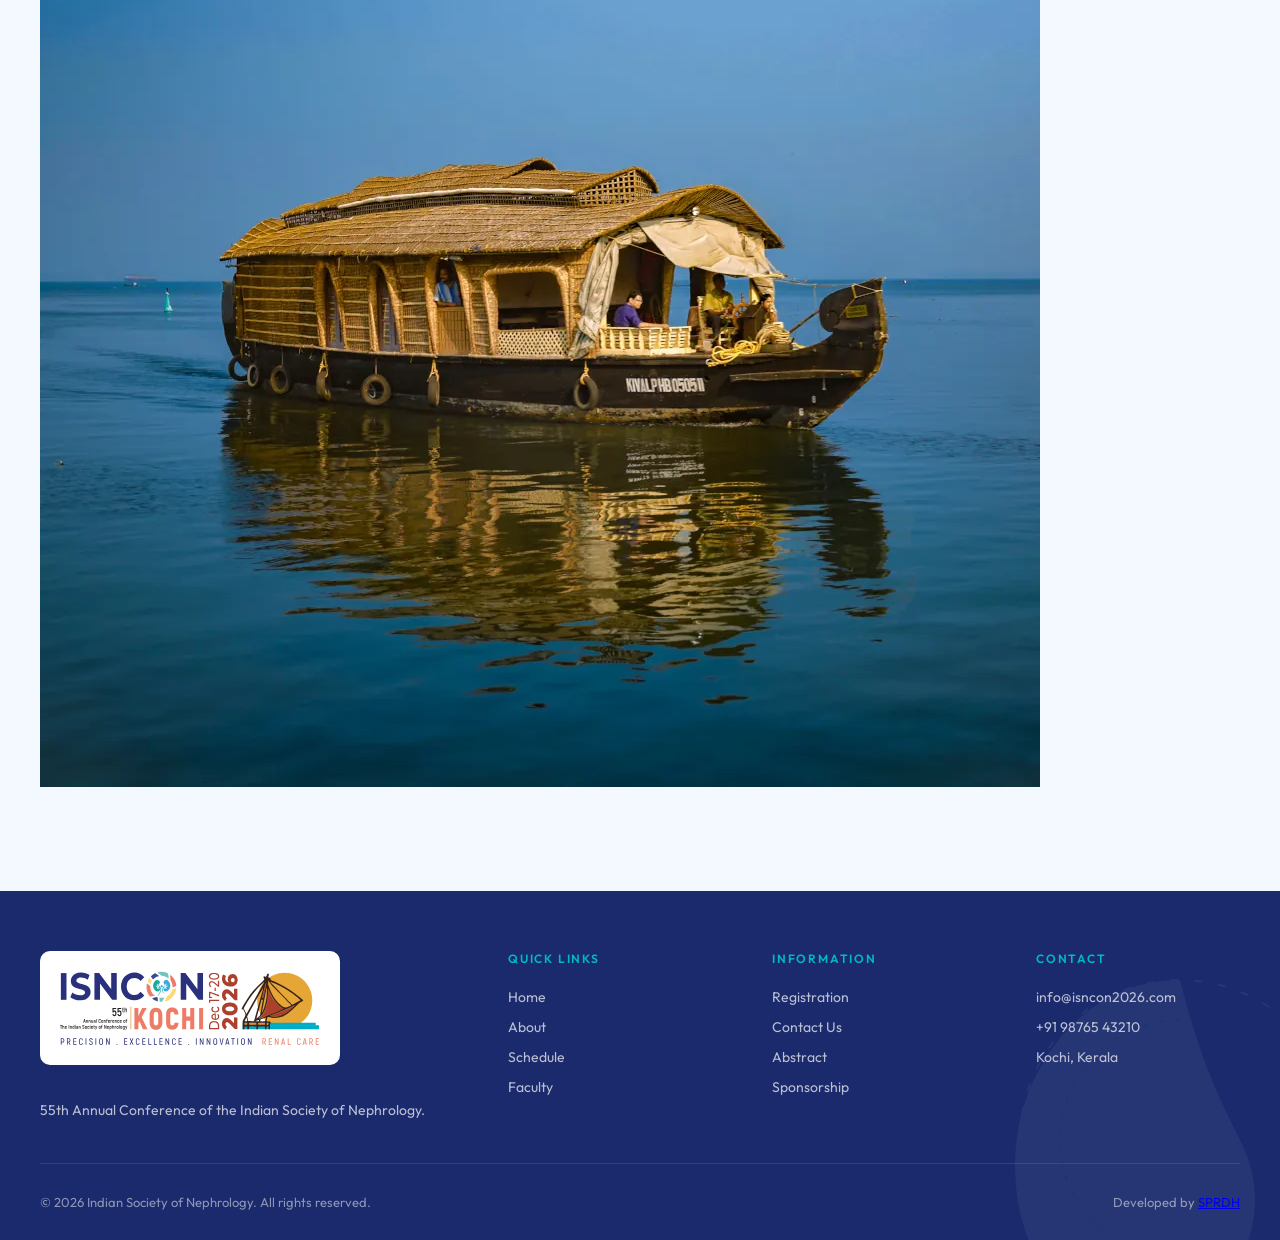
==== commit f5655827: "home page and inner pages are updated" ====
--- a/about.html
+++ b/about.html
@@ -14,9 +14,9 @@
 	<div class="cursor-ring" id="cursorRing"></div>
 
 	<nav class="nav">
-		<div class="nav-logo"><a href="home.html"><img src="images/logo.svg" alt="ISNCON" style="height:50px"/></a></div>
+		<div class="nav-logo"><a href="index.html"><img src="images/logo.svg" alt="ISNCON" style="height:50px"/></a></div>
 		<ul class="nav-links">
-			<li><a href="home.html">Home</a></li>
+			<li><a href="index.html">Home</a></li>
 			<li><a href="about.html" class="active">About</a></li>
 			<li><a href="schedule.html">Schedule</a></li>
 			<li><a href="faculty.html">Faculty</a></li>
@@ -165,7 +165,7 @@
 			<div class="footer-col">
 				<h4>Quick Links</h4>
 				<ul>
-					<li><a href="home.html">Home</a></li>
+<li><a href="index.html">Home</a></li>
 					<li><a href="about.html">About</a></li>
 					<li><a href="schedule.html">Schedule</a></li>
 					<li><a href="faculty.html">Faculty</a></li>
--- a/css/style.css
+++ b/css/style.css
@@ -8,190 +8,170 @@
 .cursor-ring{width:36px;height:36px;border:1.5px solid var(--navy);opacity:.5;transition:transform .18s}
 @media(hover:none){.cursor,.cursor-ring{display:none}}
 @keyframes float{0%,100%{transform:translateY(0) rotate(0)}50%{transform:translateY(-20px) rotate(5deg)}}
+@keyframes floatSlow{0%,100%{transform:translateY(0) rotate(0)}50%{transform:translateY(-30px) rotate(-5deg)}}
 @keyframes spin{from{transform:rotate(0)}to{transform:rotate(360deg)}}
+@keyframes pulse{0%,100%{transform:scale(1);opacity:1}50%{transform:scale(1.5);opacity:.6}}
 @keyframes fadeInUp{from{opacity:0;transform:translateY(40px)}to{opacity:1;transform:translateY(0)}}
-.reveal{opacity:0;transform:translateY(40px);transition:all 0.8s}
+@keyframes floatUp{0%{transform:translateY(0) scale(1);opacity:0}10%{opacity:1}90%{opacity:.6}100%{transform:translateY(-100vh) scale(.5);opacity:0}}
+.reveal{opacity:0;transform:translateY(40px);transition:all 0.8s cubic-bezier(0.5,0,0,1)}
 .reveal.active{opacity:1;transform:translateY(0)}
-.nav{position:fixed;top:0;left:0;right:0;z-index:1000;padding:16px 40px;display:flex;justify-content:space-between;align-items:center;background:rgba(255,255,255,0.95);backdrop-filter:blur(12px);border-bottom:1px solid rgba(26,42,108,0.08)}
+.nav{position:fixed;top:0;left:0;right:0;z-index:1000;padding:16px 40px;display:flex;justify-content:space-between;align-items:center;background:rgba(255,255,255,0.92);backdrop-filter:blur(12px);border-bottom:1px solid rgba(26,42,108,0.08);animation:fadeInUp 0.8s both}
 .nav-logo{display:flex;align-items:center;gap:12px}
 .nav-logo img{height:40px}
 .nav-logo-text{font-family:'Bebas Neue',sans-serif;font-size:24px;color:var(--navy);letter-spacing:.05em}
 .nav-logo-text span{color:var(--coral)}
 .nav-links{display:flex;gap:32px;list-style:none}
 .nav-links a{text-decoration:none;color:var(--navy);font-size:14px;font-weight:600;letter-spacing:.05em;text-transform:uppercase;transition:color 0.2s}
-.nav-links a:hover,.nav-links a.active{color:var(--coral)}
-.nav-cta{background:var(--navy);color:#fff;padding:10px 24px;border-radius:100px;text-decoration:none;font-size:13px;font-weight:600;letter-spacing:.08em;text-transform:uppercase;transition:background 0.2s}
-.nav-cta:hover{background:var(--coral)}
-.page-hero{min-height:50vh;display:flex;align-items:center;justify-content:center;position:relative;overflow:hidden;background:linear-gradient(160deg,#f0f7ff 0%,#e8f8fa 50%,#fff9f0 100%);padding:120px 40px 60px}
-.page-hero-bg{position:absolute;inset:0;overflow:hidden}
+.nav-links a:hover{color:var(--coral)}
+.nav-cta{background:var(--navy);color:#fff;padding:10px 24px;border-radius:100px;text-decoration:none;font-size:13px;font-weight:600;letter-spacing:.08em;text-transform:uppercase;transition:background 0.2s,transform 0.2s}
+.nav-cta:hover{background:var(--coral);transform:translateY(-2px)}
+.nav-cta-secondary{background:transparent;color:var(--navy);border:2px solid var(--navy);margin-left:12px}
+.nav-cta-secondary:hover{background:var(--navy);color:#fff}
+.hero{min-height:100vh;display:flex;align-items:center;justify-content:center;position:relative;overflow:hidden;background:linear-gradient(160deg,#f0f7ff 0%,#e8f8fa 40%,#fff9f0 100%);padding:120px 40px 80px}
+.hero-bg{position:absolute;inset:0;overflow:hidden}
+.hero-grid{position:absolute;inset:0;background-image:linear-gradient(to right,rgba(26,42,108,0.04) 1px,transparent 1px),linear-gradient(to bottom,rgba(26,42,108,0.04) 1px,transparent 1px);background-size:60px 60px}
+.hero-blob{position:absolute;border-radius:50%;filter:blur(80px);opacity:.18}
+.hero-blob-1{width:600px;height:600px;background:var(--teal);top:-200px;right:-100px;animation:float 8s ease-in-out infinite}
+.hero-blob-2{width:450px;height:450px;background:var(--amber);bottom:-100px;left:-80px;animation:float 10s ease-in-out infinite reverse}
+.hero-blob-3{width:350px;height:350px;background:var(--coral);top:40%;left:55%;animation:float 12s ease-in-out infinite}
 .kidney-bg{position:absolute;opacity:.04;z-index:0}
-.kidney-bg-1{width:500px;top:-100px;right:-100px;animation:spin 60s linear infinite}
-.kidney-bg-2{width:350px;bottom:-80px;left:-80px;animation:spin 45s linear infinite reverse}
-.kidney-float{position:absolute;opacity:.08;animation:float 6s ease-in-out infinite}
-.kidney-float-1{top:20%;left:10%;width:80px}
-.kidney-float-2{top:60%;right:15%;width:60px;animation-delay:2s}
-.page-hero-content{position:relative;z-index:1;text-align:center}
-.page-hero-label{font-family:'Space Mono',monospace;font-size:12px;letter-spacing:.2em;color:var(--coral);text-transform:uppercase;margin-bottom:12px;animation:fadeInUp 0.6s both}
-.page-hero-title{font-family:'Bebas Neue',sans-serif;font-size:clamp(48px,8vw,80px);color:var(--navy);letter-spacing:.05em;line-height:1;animation:fadeInUp 0.6s .1s both}
-.page-hero-title span{color:var(--coral)}
-.page-hero-desc{font-size:16px;color:#4a5568;max-width:600px;margin:16px auto 0;animation:fadeInUp 0.6s .2s both}
-section{padding:80px 40px;position:relative;overflow:hidden}
-.section-bg{position:absolute;inset:0;pointer-events:none}
-.section-kidney{position:absolute;opacity:.035}
-.section-kidney-1{width:400px;top:-100px;right:-100px;animation:spin 50s linear infinite}
-.section-kidney-2{width:300px;bottom:-50px;left:-50px;animation:spin 40s linear infinite reverse}
-.container{max-width:1200px;margin:0 auto}
-.section-header{text-align:center;margin-bottom:50px}
+.kidney-bg-1{width:700px;top:-200px;right:-150px;animation:spin 60s linear infinite}
+.kidney-bg-2{width:500px;bottom:-150px;left:-100px;animation:spin 45s linear infinite reverse}
+.kidney-bg-3{width:400px;top:50%;left:50%;transform:translate(-50%,-50%);animation:spin 50s linear infinite}
+.kidney-float{position:absolute;opacity:.1;animation:floatSlow 6s ease-in-out infinite;z-index:1}
+.kidney-float-1{top:15%;left:8%;width:100px}
+.kidney-float-2{top:60%;right:10%;width:80px;animation-delay:2s}
+.kidney-float-3{bottom:25%;left:15%;width:60px;animation-delay:4s}
+.kidney-float-4{top:30%;right:20%;width:90px;animation-delay:1s}
+.hero-card{position:absolute;border-radius:20px;overflow:hidden;box-shadow:0 20px 60px rgba(26,42,108,.14),0 4px 16px rgba(26,42,108,.08);border:2px solid rgba(255,255,255,.85);z-index:8;will-change:transform;animation:fadeInUp 1s both}
+.hero-card img{width:100%;height:100%;object-fit:cover;display:block}
+.hero-card-1{width:180px;height:220px;top:20%;right:8%;transform:rotate(3deg);animation-delay:.3s}
+.hero-card-2{width:150px;height:180px;top:50%;right:2%;transform:rotate(-2.5deg);animation-delay:.5s}
+.hero-card-3{width:140px;height:160px;bottom:15%;right:18%;transform:rotate(1.5deg);animation-delay:.7s}
+.hero-slider{position:absolute;inset:0;z-index:5}
+.hero-slide{position:absolute;inset:0;opacity:0;transition:opacity 1.5s ease-in-out}
+.hero-slide.active{opacity:1}
+.hero-slide img{width:100%;height:100%;object-fit:cover;filter:brightness(0.5)}
+.hero-slider::after{content:'';position:absolute;inset:0;background:linear-gradient(180deg,rgba(26,42,108,0.3) 0%,rgba(26,42,108,0.1) 50%,rgba(26,42,108,0.4) 100%)}
+.hero-slider-dots{position:absolute;bottom:30px;left:50%;transform:translateX(-50%);display:flex;gap:12px;z-index:10}
+.hero-slider-dots .dot{width:10px;height:10px;border-radius:50%;background:rgba(255,255,255,.5);cursor:pointer;transition:background 0.3s}
+.hero-slider-dots .dot.active{background:#fff}
+.particles{position:absolute;inset:0;overflow:hidden;pointer-events:none}
+.particle{position:absolute;border-radius:50%;animation:floatUp linear infinite;opacity:0}
+.hero-content{position:relative;z-index:10;text-align:center;max-width:900px}
+.hero-badge{display:inline-flex;align-items:center;gap:8px;background:var(--glass);backdrop-filter:blur(12px);border:1px solid rgba(26,42,108,0.12);border-radius:100px;padding:10px 24px;font-size:14px;font-weight:600;letter-spacing:.12em;text-transform:uppercase;color:var(--navy);margin-bottom:24px;animation:fadeInUp 0.8s both}
+.hero-badge sup{font-size:12px}
+.hero-badge-dot{width:8px;height:8px;background:var(--coral);border-radius:50%;animation:pulse 2s infinite}
+.hero-title{font-family:'Bebas Neue',sans-serif;font-size:clamp(48px,10vw,96px);color:var(--navy);line-height:1;letter-spacing:.02em;margin-bottom:8px;animation:fadeInUp 0.8s .15s both}
+.hero-title span{color:var(--coral)}
+.hero-subtitle{font-family:'Bebas Neue',sans-serif;font-size:clamp(28px,5vw,56px);color:var(--teal);letter-spacing:.12em;margin-bottom:16px;animation:fadeInUp 0.8s .25s both}
+.hero-tagline{font-size:clamp(12px,1.5vw,16px);font-weight:400;letter-spacing:.2em;color:#fff;text-transform:uppercase;margin-bottom:32px;animation:fadeInUp 0.8s .35s both}
+.hero-tagline span{color:var(--coral);font-weight:600}
+.hero-date{display:inline-flex;align-items:center;gap:12px;flex-wrap:wrap;justify-content:center;animation:fadeInUp 0.8s .45s both}
+.hero-date-pill{background:var(--navy);color:#fff;font-family:'Space Mono',monospace;font-size:clamp(13px,1.5vw,16px);padding:12px 24px;border-radius:100px;letter-spacing:.05em}
+.hero-venue-pill{display:flex;align-items:center;gap:8px;background:rgba(0,184,200,.12);border:1px solid rgba(0,184,200,.35);color:var(--teal);font-size:clamp(13px,1.5vw,16px);font-weight:600;padding:12px 24px;border-radius:100px;letter-spacing:.02em}
+.hero-venue-pill svg{width:16px;height:16px}
+section{padding:100px 40px;position:relative;overflow:hidden}
+.section-bg{position:absolute;inset:0;overflow:hidden;pointer-events:none}
+.section-kidney-bg{position:absolute;opacity:.035;z-index:0}
+.section-kidney-bg-lg{width:600px}
+.section-kidney-bg-sm{width:350px}
+.section-kidney-1{top:-150px;right:-150px;animation:spin 50s linear infinite}
+.section-kidney-2{bottom:-100px;left:-100px;animation:spin 40s linear infinite reverse}
+.section-kidney-3{top:50%;left:50%;transform:translate(-50%,-50%);width:400px;animation:spin 45s linear infinite}
+.section-header{text-align:center;margin-bottom:60px;position:relative;z-index:1}
 .section-label{font-family:'Space Mono',monospace;font-size:11px;letter-spacing:.2em;color:var(--coral);text-transform:uppercase;margin-bottom:8px}
-.section-title{font-family:'Bebas Neue',sans-serif;font-size:clamp(32px,5vw,48px);color:var(--navy);letter-spacing:.05em}
+.section-title{font-family:'Bebas Neue',sans-serif;font-size:clamp(36px,5vw,56px);color:var(--navy);letter-spacing:.05em;line-height:1.1}
 .section-divider{width:60px;height:3px;background:linear-gradient(90deg,var(--teal),var(--navy));margin:16px auto 0;border-radius:2px}
-.about-intro{background:#fff}
-.about-intro-grid{display:grid;grid-template-columns:1fr 1fr;gap:60px;align-items:center}
-.about-intro-content h2{font-family:'Bebas Neue',sans-serif;font-size:36px;color:var(--navy);margin-bottom:20px}
-.about-intro-content p{font-size:16px;line-height:1.8;color:#4a5568;margin-bottom:16px}
-.about-intro-image{border-radius:24px;overflow:hidden;box-shadow:0 24px 60px rgba(26,42,108,.15)}
-.about-intro-image img{width:100%;height:350px;object-fit:cover}
-.stats-grid{background:linear-gradient(135deg,var(--navy),#2a3d8c);display:grid;grid-template-columns:repeat(4,1fr);gap:0}
-.stat-item{text-align:center;padding:50px 20px;border-right:1px solid rgba(255,255,255,0.1)}
-.stat-item:last-child{border-right:none}
-.stat-num{font-family:'Bebas Neue',sans-serif;font-size:56px;color:#fff;line-height:1}
-.stat-label{font-size:12px;font-weight:600;letter-spacing:.15em;color:rgba(255,255,255,.7);text-transform:uppercase;margin-top:8px}
-.history{background:#fff}
-.timeline{max-width:800px;margin:0 auto;position:relative}
-.timeline::before{content:'';position:absolute;left:50%;transform:translateX(-50%);width:2px;height:100%;background:linear-gradient(to bottom,var(--teal),var(--coral))}
-.timeline-item{display:flex;justify-content:flex-end;padding-right:calc(50% + 30px);position:relative;margin-bottom:40px}
-.timeline-item:nth-child(even){justify-content:flex-start;padding-right:0;padding-left:calc(50% + 30px)}
-.timeline-item::before{content:'';position:absolute;left:50%;transform:translateX(-50%);width:16px;height:16px;background:var(--coral);border-radius:50%;border:3px solid #fff;box-shadow:0 0 0 3px var(--coral)}
-.timeline-content{background:#fff;padding:24px;border-radius:16px;box-shadow:0 8px 30px rgba(26,42,108,.1);max-width:400px}
-.timeline-year{font-family:'Bebas Neue',sans-serif;font-size:28px;color:var(--navy)}
-.timeline-desc{font-size:14px;color:#718096;margin-top:8px;line-height:1.6}
-.objectives{background:linear-gradient(180deg,#e8f8fa 0%,#fff9f0 100%)}
-.objectives-grid{display:grid;grid-template-columns:repeat(3,1fr);gap:24px}
-.objective-card{background:#fff;border-radius:20px;padding:32px;text-align:center;box-shadow:0 12px 40px rgba(26,42,108,.08);transition:transform 0.3s}
-.objective-card:hover{transform:translateY(-8px)}
-.objective-icon{width:64px;height:64px;background:linear-gradient(135deg,var(--teal),var(--navy));border-radius:16px;display:flex;align-items:center;justify-content:center;margin:0 auto 20px}
-.objective-icon svg{width:32px;height:32px;color:#fff}
-.objective-card h3{font-family:'Bebas Neue',sans-serif;font-size:22px;color:var(--navy);margin-bottom:12px}
-.objective-card p{font-size:14px;color:#718096;line-height:1.6}
-.isn-section{background:#fff}
-.isn-content{display:grid;grid-template-columns:1fr 1fr;gap:60px;align-items:center}
-.isn-info h2{font-family:'Bebas Neue',sans-serif;font-size:36px;color:var(--navy);margin-bottom:20px}
-.isn-info p{font-size:16px;line-height:1.8;color:#4a5568;margin-bottom:16px}
-.isn-features{list-style:none;margin-top:24px}
-.isn-features li{display:flex;align-items:center;gap:12px;margin-bottom:12px;font-size:15px;color:#4a5568}
-.isn-features li::before{content:'';width:8px;height:8px;background:var(--teal);border-radius:50%}
-.isn-image{border-radius:24px;overflow:hidden;box-shadow:0 24px 60px rgba(26,42,108,.15)}
-.isn-image img{width:100%;height:400px;object-fit:cover}
-.day-tabs{display:flex;justify-content:center;gap:16px;margin-bottom:40px;flex-wrap:wrap}
-.day-tab{background:#fff;border:none;padding:16px 32px;border-radius:12px;font-family:'Bebas Neue',sans-serif;font-size:20px;letter-spacing:.05em;color:var(--navy);cursor:pointer;box-shadow:0 4px 16px rgba(26,42,108,.08);transition:all 0.3s}
-.day-tab:hover,.day-tab.active{background:var(--navy);color:#fff;transform:translateY(-2px)}
-.schedule-grid{display:grid;gap:20px}
-.schedule-item{display:grid;grid-template-columns:120px 1fr;gap:24px;background:#fff;border-radius:16px;padding:24px;box-shadow:0 8px 24px rgba(26,42,108,.06);transition:transform 0.3s}
-.schedule-item:hover{transform:translateX(8px)}
-.schedule-time{font-family:'Space Mono',monospace;font-size:14px;color:var(--coral);font-weight:600}
-.schedule-content h3{font-family:'Bebas Neue',sans-serif;font-size:22px;color:var(--navy);margin-bottom:8px}
-.schedule-content p{font-size:14px;color:#718096;line-height:1.6}
-.schedule-tag{display:inline-block;font-size:10px;font-weight:600;letter-spacing:.1em;text-transform:uppercase;padding:4px 12px;border-radius:100px;margin-top:12px}
-.schedule-tag.keynote{background:rgba(192,82,58,.12);color:var(--coral)}
-.schedule-tag.workshop{background:rgba(0,184,200,.12);color:var(--teal)}
-.schedule-tag.session{background:rgba(26,42,108,.08);color:var(--navy)}
-.schedule-tag.break{background:rgba(232,160,32,.12);color:var(--amber)}
-.highlights{background:linear-gradient(180deg,#e8f8fa 0%,#fff9f0 100%)}
-.highlights-grid{display:grid;grid-template-columns:repeat(3,1fr);gap:24px}
-.highlight-card{background:#fff;border-radius:20px;padding:32px;text-align:center;box-shadow:0 12px 40px rgba(26,42,108,.08)}
-.highlight-icon{width:80px;height:80px;background:linear-gradient(135deg,var(--navy),var(--teal));border-radius:50%;display:flex;align-items:center;justify-content:center;margin:0 auto 20px}
-.highlight-icon svg{width:40px;height:40px;color:#fff}
-.highlight-card h3{font-family:'Bebas Neue',sans-serif;font-size:24px;color:var(--navy);margin-bottom:12px}
-.highlight-card p{font-size:14px;color:#718096;line-height:1.6}
+.container{max-width:1200px;margin:0 auto;position:relative;z-index:1}
+.about{background:#fff}
+.about-grid{display:grid;grid-template-columns:1fr 1fr;gap:60px;align-items:center}
+.about-content h3{font-family:'Bebas Neue',sans-serif;font-size:32px;color:var(--navy);margin-bottom:20px;letter-spacing:.03em}
+.about-content p{font-size:16px;line-height:1.8;color:#4a5568;margin-bottom:16px}
+.about-stats{display:grid;grid-template-columns:repeat(3,1fr);gap:20px;margin-top:32px}
+.about-stat{text-align:center;padding:20px;background:var(--light);border-radius:16px;transition:transform 0.3s}
+.about-stat:hover{transform:translateY(-5px)}
+.about-stat-num{font-family:'Bebas Neue',sans-serif;font-size:42px;color:var(--navy);line-height:1}
+.about-stat-label{font-size:11px;font-weight:600;letter-spacing:.1em;color:var(--coral);text-transform:uppercase;margin-top:4px}
+.about-image{position:relative;border-radius:24px;overflow:hidden;box-shadow:0 24px 60px rgba(26,42,108,.15)}
+.about-image img{width:100%;height:400px;object-fit:cover;display:block}
+.about-image-label{position:absolute;bottom:0;left:0;right:0;background:linear-gradient(to top,rgba(26,42,108,.8),transparent);color:#fff;padding:40px 20px 16px;font-size:13px;font-weight:600;letter-spacing:.1em;text-transform:uppercase}
+.team{background:linear-gradient(180deg,var(--light) 0%,#e8f8fa 100%);position:relative}
+.team::before{content:'';position:absolute;inset:0;background:url('images/kidney-bg.jpg') center/cover no-repeat;opacity:0.2}
+.team-grid{display:grid;grid-template-columns:repeat(4,1fr);gap:24px}
+.team-card{background:#fff;border-radius:20px;overflow:hidden;box-shadow:0 12px 40px rgba(26,42,108,.08);transition:transform 0.3s,box-shadow 0.3s}
+.team-card:hover{transform:translateY(-8px);box-shadow:0 20px 50px rgba(26,42,108,.12)}
+.team-card-img{width:100%;height:220px;object-fit:cover;background:linear-gradient(135deg,var(--navy),var(--teal))}
+.team-card-content{padding:20px;text-align:center}
+.team-card-name{font-family:'Bebas Neue',sans-serif;font-size:22px;color:var(--navy);letter-spacing:.03em;margin-bottom:4px}
+.team-card-role{font-size:12px;font-weight:600;letter-spacing:.1em;color:var(--coral);text-transform:uppercase}
+.venue{background:#fff}
+.venue-grid{display:grid;grid-template-columns:1fr 1fr;gap:40px}
+.venue-info{padding:20px 0}
+.venue-info h3{font-family:'Bebas Neue',sans-serif;font-size:36px;color:var(--navy);margin-bottom:16px;letter-spacing:.03em}
+.venue-info p{font-size:16px;line-height:1.8;color:#4a5568;margin-bottom:24px}
+.venue-details{display:flex;flex-direction:column;gap:16px}
+.venue-detail{display:flex;align-items:flex-start;gap:16px}
+.venue-detail-icon{width:44px;height:44px;background:rgba(0,184,200,.12);border-radius:12px;display:flex;align-items:center;justify-content:center;color:var(--teal);flex-shrink:0}
+.venue-detail-icon svg{width:20px;height:20px}
+.venue-detail-text h4{font-size:14px;font-weight:600;color:var(--navy);margin-bottom:2px}
+.venue-detail-text p{font-size:14px;color:#718096;margin:0}
+.venue-gallery{display:grid;grid-template-columns:repeat(2,1fr);gap:16px}
+.venue-gallery-item{border-radius:16px;overflow:hidden;box-shadow:0 12px 32px rgba(26,42,108,.1)}
+.venue-gallery-item img{width:100%;height:180px;object-fit:cover;display:block;transition:transform 0.5s}
+.venue-gallery-item:hover img{transform:scale(1.1)}
+.venue-gallery-item:first-child{grid-column:span 2}
+.venue-gallery-item:first-child img{height:280px}
+.kerala{background:linear-gradient(180deg,#e8f8fa 0%,#fff9f0 100%)}
+.kerala-content{max-width:800px;margin:0 auto 50px;text-align:center}
+.kerala-content p{font-size:17px;line-height:1.9;color:#4a5568}
+.kerala-grid{display:grid;grid-template-columns:repeat(3,1fr);gap:24px}
+.kerala-card{background:#fff;border-radius:20px;overflow:hidden;box-shadow:0 12px 40px rgba(26,42,108,.08);transition:transform 0.3s}
+.kerala-card:hover{transform:translateY(-6px)}
+.kerala-card-img{width:100%;height:180px;object-fit:cover;transition:transform 0.5s}
+.kerala-card:hover .kerala-card-img{transform:scale(1.1)}
+.kerala-card-content{padding:20px}
+.kerala-card-title{font-family:'Bebas Neue',sans-serif;font-size:22px;color:var(--navy);letter-spacing:.03em;margin-bottom:6px}
+.kerala-card-desc{font-size:13px;color:#718096;line-height:1.6}
+.kerala-card-tag{display:inline-block;font-size:10px;font-weight:600;letter-spacing:.1em;text-transform:uppercase;padding:4px 10px;border-radius:100px;margin-top:12px}
+.kerala-card-tag.beach{background:rgba(0,184,200,.12);color:var(--teal)}
+.kerala-card-tag.heritage{background:rgba(192,82,58,.12);color:var(--coral)}
+.kerala-card-tag.nature{background:rgba(232,160,32,.12);color:var(--amber)}
+.faculty{background:#fff}
 .faculty-grid{display:grid;grid-template-columns:repeat(3,1fr);gap:28px}
-.faculty-card{background:#fff;border-radius:20px;padding:32px;text-align:center;box-shadow:0 12px 40px rgba(26,42,108,.08);transition:transform 0.3s,box-shadow 0.3s}
-.faculty-card:hover{transform:translateY(-8px);box-shadow:0 20px 50px rgba(26,42,108,.12)}
-.faculty-card-img{width:100px;height:100px;border-radius:50%;object-fit:cover;margin:0 auto 20px;border:3px solid var(--teal);box-shadow:0 8px 24px rgba(26,42,108,.15)}
+.faculty-card{background:var(--light);border-radius:20px;padding:28px;text-align:center;transition:transform 0.3s,box-shadow 0.3s}
+.faculty-card:hover{transform:translateY(-6px);box-shadow:0 16px 40px rgba(26,42,108,.1)}
+.faculty-card-img{width:120px;height:120px;border-radius:50%;object-fit:cover;margin:0 auto 20px;border:4px solid #fff;box-shadow:0 8px 24px rgba(26,42,108,.12);background:linear-gradient(135deg,var(--navy),var(--teal))}
 .faculty-card-name{font-family:'Bebas Neue',sans-serif;font-size:22px;color:var(--navy);letter-spacing:.03em;margin-bottom:4px}
-.faculty-card-origin{font-size:11px;font-weight:600;letter-spacing:.12em;color:var(--teal);text-transform:uppercase;margin-bottom:8px}
-.faculty-card-desc{font-size:13px;color:#718096;line-height:1.5}
-.faculty-card-affiliation{font-size:11px;color:var(--coral);font-weight:600;margin-top:8px}
-.indian-faculty{background:#fff}
-.indian-grid{display:grid;grid-template-columns:repeat(4,1fr);gap:20px}
-.indian-card{background:var(--light);border-radius:16px;padding:24px;text-align:center;transition:transform 0.3s}
-.indian-card:hover{transform:translateY(-5px)}
-.indian-card-img{width:100px;height:100px;border-radius:50%;object-fit:cover;margin:0 auto 16px;border:3px solid #fff;box-shadow:0 4px 16px rgba(26,42,108,.1);background:linear-gradient(135deg,var(--navy),var(--teal))}
-.indian-card-name{font-family:'Bebas Neue',sans-serif;font-size:20px;color:var(--navy);margin-bottom:4px}
-.indian-card-role{font-size:11px;color:var(--coral);font-weight:600;text-transform:uppercase;letter-spacing:.08em}
-.registration-table{width:100%;background:#fff;border-radius:20px;overflow:hidden;box-shadow:0 16px 50px rgba(26,42,108,.1);margin-bottom:40px}
+.faculty-card-origin{font-size:12px;font-weight:600;letter-spacing:.1em;color:var(--teal);text-transform:uppercase;margin-bottom:12px}
+.faculty-card-desc{font-size:13px;color:#718096;line-height:1.6}
+.registration{background:linear-gradient(180deg,#fff9f0 0%,var(--light) 100%)}
+.registration-table{width:100%;max-width:900px;margin:0 auto;background:#fff;border-radius:20px;overflow:hidden;box-shadow:0 16px 50px rgba(26,42,108,.1)}
 .registration-table table{width:100%;border-collapse:collapse}
 .registration-table th{background:var(--navy);color:#fff;font-family:'Bebas Neue',sans-serif;font-size:18px;letter-spacing:.08em;padding:20px 24px;text-align:left}
 .registration-table th:last-child{text-align:right}
-.registration-table td{padding:20px 24px;font-size:15px;color:#4a5568;border-bottom:1px solid rgba(26,42,108,.06)}
+.registration-table td{padding:20px 24px;font-size:15px;color:#4a5568;border-bottom:1px solid rgba(26,42,108,.06);transition:background 0.3s}
 .registration-table td:last-child{text-align:right;font-family:'Bebas Neue',sans-serif;font-size:22px;color:var(--navy)}
 .registration-table tr:last-child td{border-bottom:none}
 .registration-table tr:hover td{background:rgba(0,184,200,.04)}
 .table-category{font-weight:600;color:var(--navy)}
 .table-note{font-size:12px;color:#a0aec0;font-style:italic}
-.important-dates{background:#fff;border-radius:20px;padding:40px;box-shadow:0 16px 50px rgba(26,42,108,.1);margin-bottom:40px}
-.important-dates h3{font-family:'Bebas Neue',sans-serif;font-size:28px;color:var(--navy);margin-bottom:24px}
-.dates-grid{display:grid;grid-template-columns:repeat(2,1fr);gap:20px}
-.date-item{display:flex;align-items:center;gap:16px;padding:16px;background:var(--light);border-radius:12px}
-.date-icon{width:48px;height:48px;background:var(--navy);border-radius:12px;display:flex;align-items:center;justify-content:center}
-.date-icon svg{width:24px;height:24px;color:#fff}
-.date-text{flex:1}
-.date-text h4{font-size:14px;font-weight:600;color:var(--navy);margin-bottom:2px}
-.date-text p{font-size:14px;color:var(--coral);font-weight:600}
-.register-cta{text-align:center;background:linear-gradient(135deg,var(--navy),#2a3d8c);border-radius:24px;padding:60px;text-align:center}
-.register-cta h2{font-family:'Bebas Neue',sans-serif;font-size:42px;color:#fff;margin-bottom:16px}
-.register-cta p{color:rgba(255,255,255,.8);margin-bottom:32px;font-size:16px}
-.cta-button{display:inline-block;background:var(--coral);color:#fff;padding:18px 48px;border-radius:100px;text-decoration:none;font-size:16px;font-weight:600;letter-spacing:.1em;text-transform:uppercase;transition:transform 0.2s,box-shadow 0.2s}
-.cta-button:hover{transform:translateY(-3px);box-shadow:0 12px 30px rgba(192,82,58,.4)}
-.inclusions{background:linear-gradient(180deg,#e8f8fa 0%,#fff9f0 100%);padding:80px 40px}
-.inclusions h2{font-family:'Bebas Neue',sans-serif;font-size:36px;color:var(--navy);text-align:center;margin-bottom:40px}
-.inclusions-grid{display:grid;grid-template-columns:repeat(4,1fr);gap:20px}
-.inclusion-item{background:#fff;border-radius:16px;padding:24px;text-align:center;box-shadow:0 8px 24px rgba(26,42,108,.08)}
-.inclusion-item svg{width:32px;height:32px;color:var(--teal);margin-bottom:12px}
-.inclusion-item h4{font-size:14px;font-weight:600;color:var(--navy);margin-bottom:8px}
-.inclusion-item p{font-size:12px;color:#718096}
-.contact-grid{display:grid;grid-template-columns:1fr 1fr;gap:40px}
-.contact-form{background:#fff;border-radius:24px;padding:40px;box-shadow:0 16px 50px rgba(26,42,108,.1)}
-.contact-form h3{font-family:'Bebas Neue',sans-serif;font-size:28px;color:var(--navy);margin-bottom:24px}
-.form-group{margin-bottom:20px}
-.form-group label{display:block;font-size:13px;font-weight:600;color:var(--navy);margin-bottom:8px;letter-spacing:.05em}
-.form-group input,.form-group select,.form-group textarea{width:100%;padding:14px 18px;border:2px solid rgba(26,42,108,.1);border-radius:12px;font-family:'Outfit',sans-serif;font-size:15px;transition:border-color 0.2s}
-.form-group input:focus,.form-group select:focus,.form-group textarea:focus{outline:none;border-color:var(--teal)}
-.form-group textarea{height:140px;resize:vertical}
-.submit-btn{width:100%;background:var(--navy);color:#fff;border:none;padding:16px;border-radius:12px;font-family:'Outfit',sans-serif;font-size:15px;font-weight:600;letter-spacing:.1em;text-transform:uppercase;cursor:pointer;transition:background 0.2s,transform 0.2s}
-.submit-btn:hover{background:var(--coral);transform:translateY(-2px)}
-.contact-info{background:#fff;border-radius:24px;padding:40px;box-shadow:0 16px 50px rgba(26,42,108,.1)}
-.contact-info h3{font-family:'Bebas Neue',sans-serif;font-size:28px;color:var(--navy);margin-bottom:24px}
-.info-item{display:flex;align-items:flex-start;gap:16px;margin-bottom:24px}
-.info-icon{width:48px;height:48px;background:linear-gradient(135deg,var(--teal),var(--navy));border-radius:12px;display:flex;align-items:center;justify-content:center;flex-shrink:0}
-.info-icon svg{width:24px;height:24px;color:#fff}
-.info-text h4{font-size:14px;font-weight:600;color:var(--navy);margin-bottom:4px}
-.info-text p{font-size:14px;color:#718096;line-height:1.6}
-.info-text a{color:var(--teal);text-decoration:none}
-.info-text a:hover{color:var(--coral)}
-.venue-section{background:linear-gradient(180deg,#e8f8fa 0%,#fff9f0 100%)}
-.venue-card{background:#fff;border-radius:24px;overflow:hidden;box-shadow:0 16px 50px rgba(26,42,108,.1)}
-.venue-card-img{width:100%;height:300px;object-fit:cover}
-.venue-card-content{padding:32px}
-.venue-card-content h3{font-family:'Bebas Neue',sans-serif;font-size:32px;color:var(--navy);margin-bottom:16px}
-.venue-card-content p{font-size:15px;color:#718096;line-height:1.8;margin-bottom:20px}
-.venue-features{display:grid;grid-template-columns:repeat(3,1fr);gap:16px}
-.venue-feature{display:flex;align-items:center;gap:8px;font-size:13px;color:var(--navy)}
-.venue-feature svg{width:16px;height:16px;color:var(--teal)}
-.map{background:#fff;padding:40px}
-.map iframe{width:100%;height:300px;border-radius:16px;border:none}
-.footer{background:var(--navy);color:#fff;padding:80px 40px;position:relative;overflow:hidden}
-.footer-kidney{position:absolute;right:5%;top:50%;transform:translateY(-50%);width:200px;height:200px;opacity:.15;animation:spin 60s linear infinite}
-.footer-grid{display:grid;grid-template-columns:1.5fr 1fr 1fr 1fr;gap:40px;max-width:1200px;margin:0 auto 40px;position:relative;z-index:1}
-.footer-brand img{height:50px;margin-bottom:16px}
-.footer-brand p{font-size:14px;color:rgba(255,255,255,.7);line-height:1.6;max-width:250px}
-.footer-col h4{font-family:'Bebas Neue',sans-serif;font-size:18px;color:#fff;margin-bottom:20px;letter-spacing:.05em}
+.cta-button{display:inline-block;background:var(--coral);color:#fff;padding:16px 40px;border-radius:100px;text-decoration:none;font-size:15px;font-weight:600;letter-spacing:.1em;text-transform:uppercase;margin-top:40px;transition:transform 0.2s,box-shadow 0.2s}
+.cta-button:hover{transform:translateY(-3px);box-shadow:0 12px 30px rgba(192,82,58,.3)}
+.footer{background:var(--navy);color:#fff;padding:60px 40px 30px;position:relative;overflow:hidden}
+.footer::before{content:'';position:absolute;inset:0;background:url('images/footerbg.jpg') center/cover no-repeat;opacity:0.2}
+.footer-kidney{position:absolute;opacity:.05;width:400px;bottom:-100px;right:-100px;animation:spin 60s linear infinite}
+.footer-grid{display:grid;grid-template-columns:2fr 1fr 1fr 1fr;gap:60px;max-width:1200px;margin:0 auto;position:relative;z-index:1}
+.footer-brand h3{font-family:'Bebas Neue',sans-serif;font-size:36px;letter-spacing:.05em;margin-bottom:8px}
+.footer-brand img{background:#fff;padding:20px;border-radius:10px;max-width:300px;margin-bottom:30px}
+.footer-brand h3 span{color:var(--coral)}
+.footer-brand p{font-size:14px;color:rgba(255,255,255,.7);line-height:1.7}
+.footer-col h4{font-size:12px;font-weight:600;letter-spacing:.15em;text-transform:uppercase;margin-bottom:20px;color:var(--teal)}
 .footer-col ul{list-style:none}
-.footer-col li{margin-bottom:12px}
+.footer-col li{margin-bottom:10px}
 .footer-col a{color:rgba(255,255,255,.7);text-decoration:none;font-size:14px;transition:color 0.2s}
-.footer-col a:hover{color:var(--teal)}
-.footer-bottom{max-width:1200px;margin:0 auto;padding-top:30px;border-top:1px solid rgba(255,255,255,.1);display:flex;justify-content:space-between;align-items:center;position:relative;z-index:1}
+.footer-col a:hover{color:var(--amber)}
+.footer-bottom{max-width:1200px;margin:40px auto 0;padding-top:30px;border-top:1px solid rgba(255,255,255,.1);display:flex;justify-content:space-between;align-items:center;position:relative;z-index:1}
 .footer-bottom p{font-size:13px;color:rgba(255,255,255,.5)}
-.footer-bottom a{color:var(--teal);text-decoration:none}
-.footer-bottom a:hover{color:var(--amber)}
-@media(max-width:1024px){.nav{padding:12px 24px}.nav-links{display:none}section{padding:60px 24px}.about-intro-grid,.isn-content,.contact-grid{grid-template-columns:1fr;gap:40px}.stats-grid{grid-template-columns:repeat(2,1fr)}.objectives-grid,.highlights-grid{grid-template-columns:repeat(2,1fr)}.faculty-grid{grid-template-columns:repeat(2,1fr)}.indian-grid{grid-template-columns:repeat(2,1fr)}.timeline::before,.timeline-item::before{display:none}.timeline-item{padding:0 !important;margin-bottom:24px}.timeline-content{max-width:100%}.schedule-item{grid-template-columns:1fr}.dates-grid{grid-template-columns:1fr}.inclusions-grid{grid-template-columns:repeat(2,1fr)}.footer-grid{grid-template-columns:repeat(2,1fr)}}
-@media(max-width:640px){.page-hero{min-height:40vh;padding:100px 20px 40px}section{padding:40px 20px}.stats-grid{grid-template-columns:1fr}.stat-item{border-right:none;border-bottom:1px solid rgba(255,255,255,0.1)}.objectives-grid,.highlights-grid,.faculty-grid,.indian-grid,.inclusions-grid{grid-template-columns:1fr}.day-tabs{gap:8px}.day-tab{padding:12px 20px;font-size:16px}.contact-form,.contact-info,.venue-card-content{padding:24px}.venue-card-img{height:200px}.footer-grid{grid-template-columns:1fr}.footer-bottom{flex-direction:column;gap:12px;text-align:center}}
+@media(max-width:1024px){.nav{padding:12px 24px}.nav-links{display:none}section{padding:60px 24px}.about-grid,.venue-grid{grid-template-columns:1fr;gap:40px}.team-grid{grid-template-columns:repeat(2,1fr)}.kerala-grid{grid-template-columns:repeat(2,1fr)}.faculty-grid{grid-template-columns:repeat(2,1fr)}.footer-grid{grid-template-columns:1fr 1fr;gap:40px}.hero-card{display:none}}
+@media(max-width:640px){.hero{padding:100px 20px 60px}section{padding:50px 20px}.about-stats{grid-template-columns:1fr}.team-grid,.kerala-grid,.faculty-grid{grid-template-columns:1fr}.venue-gallery{grid-template-columns:1fr}.venue-gallery-item:first-child{grid-column:span 1}.venue-gallery-item:first-child img{height:200px}.footer-grid{grid-template-columns:1fr}.footer-bottom{flex-direction:column;gap:12px;text-align:center}}
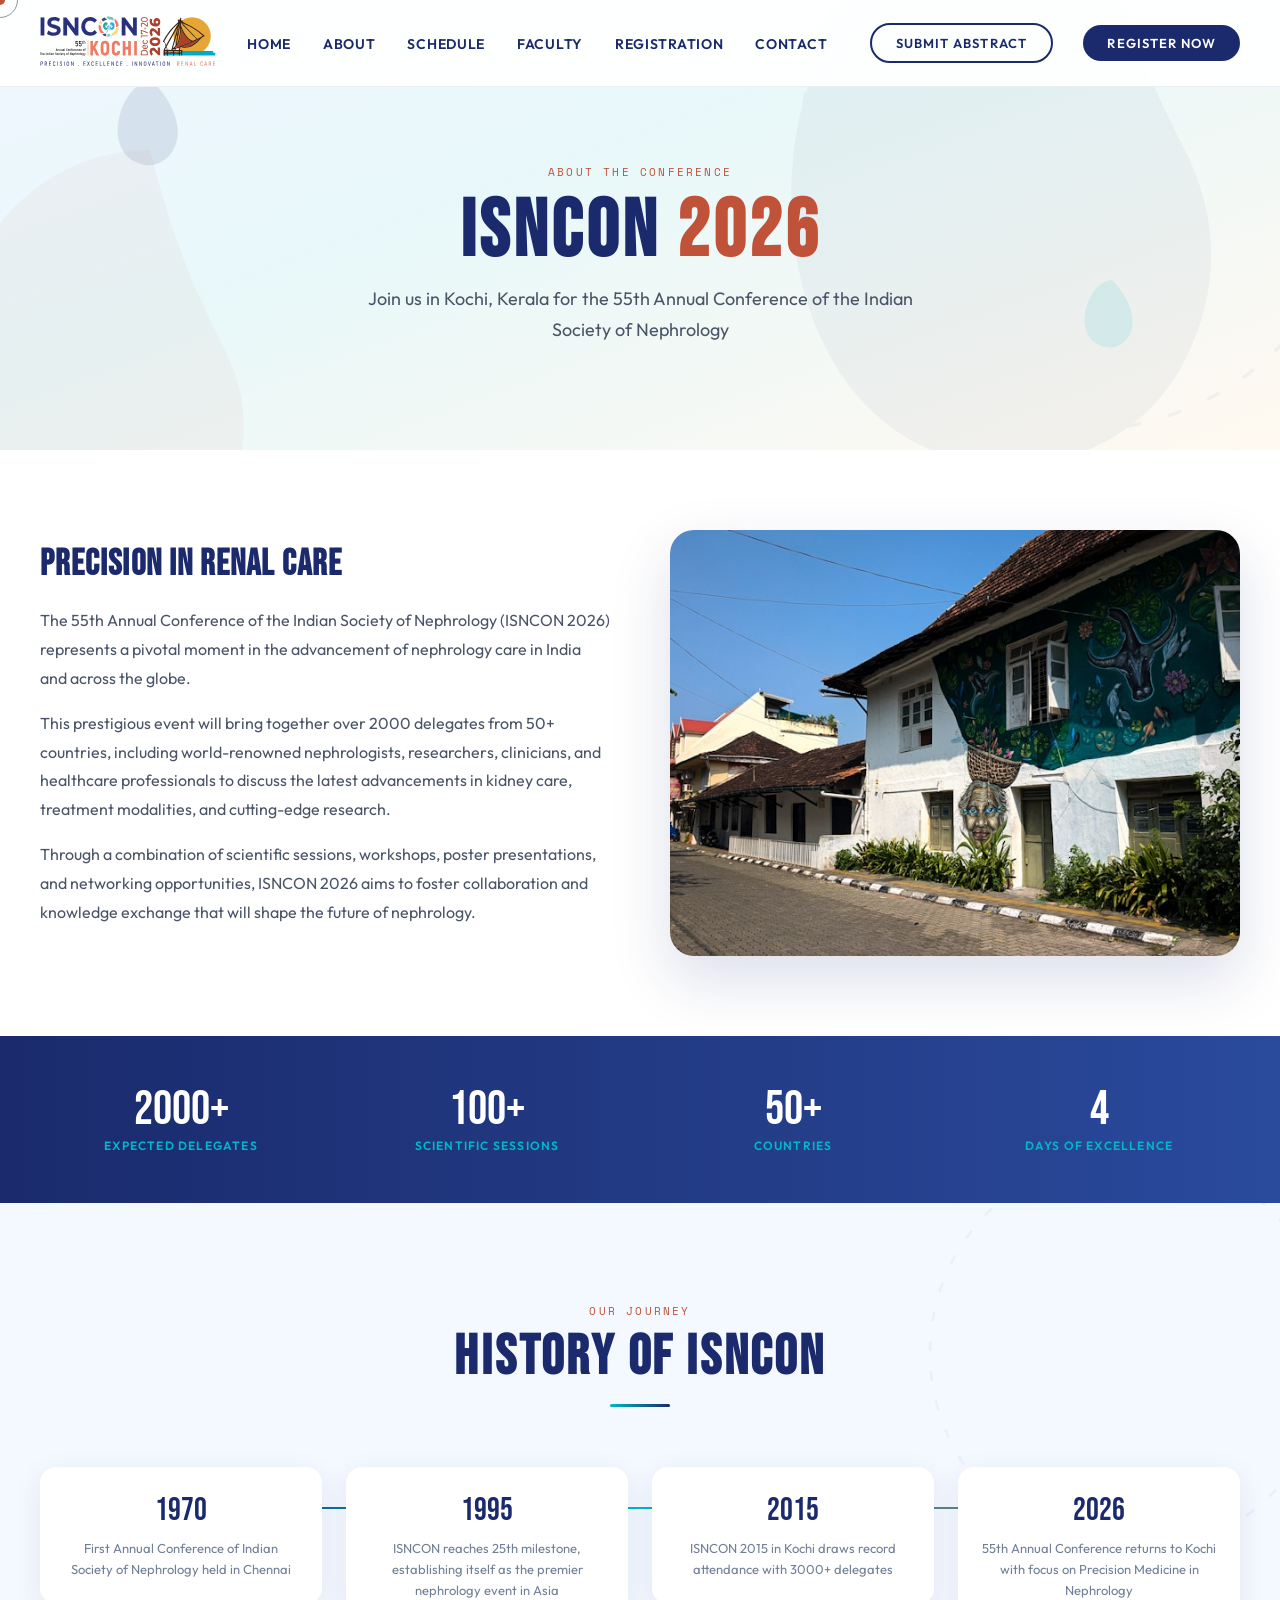
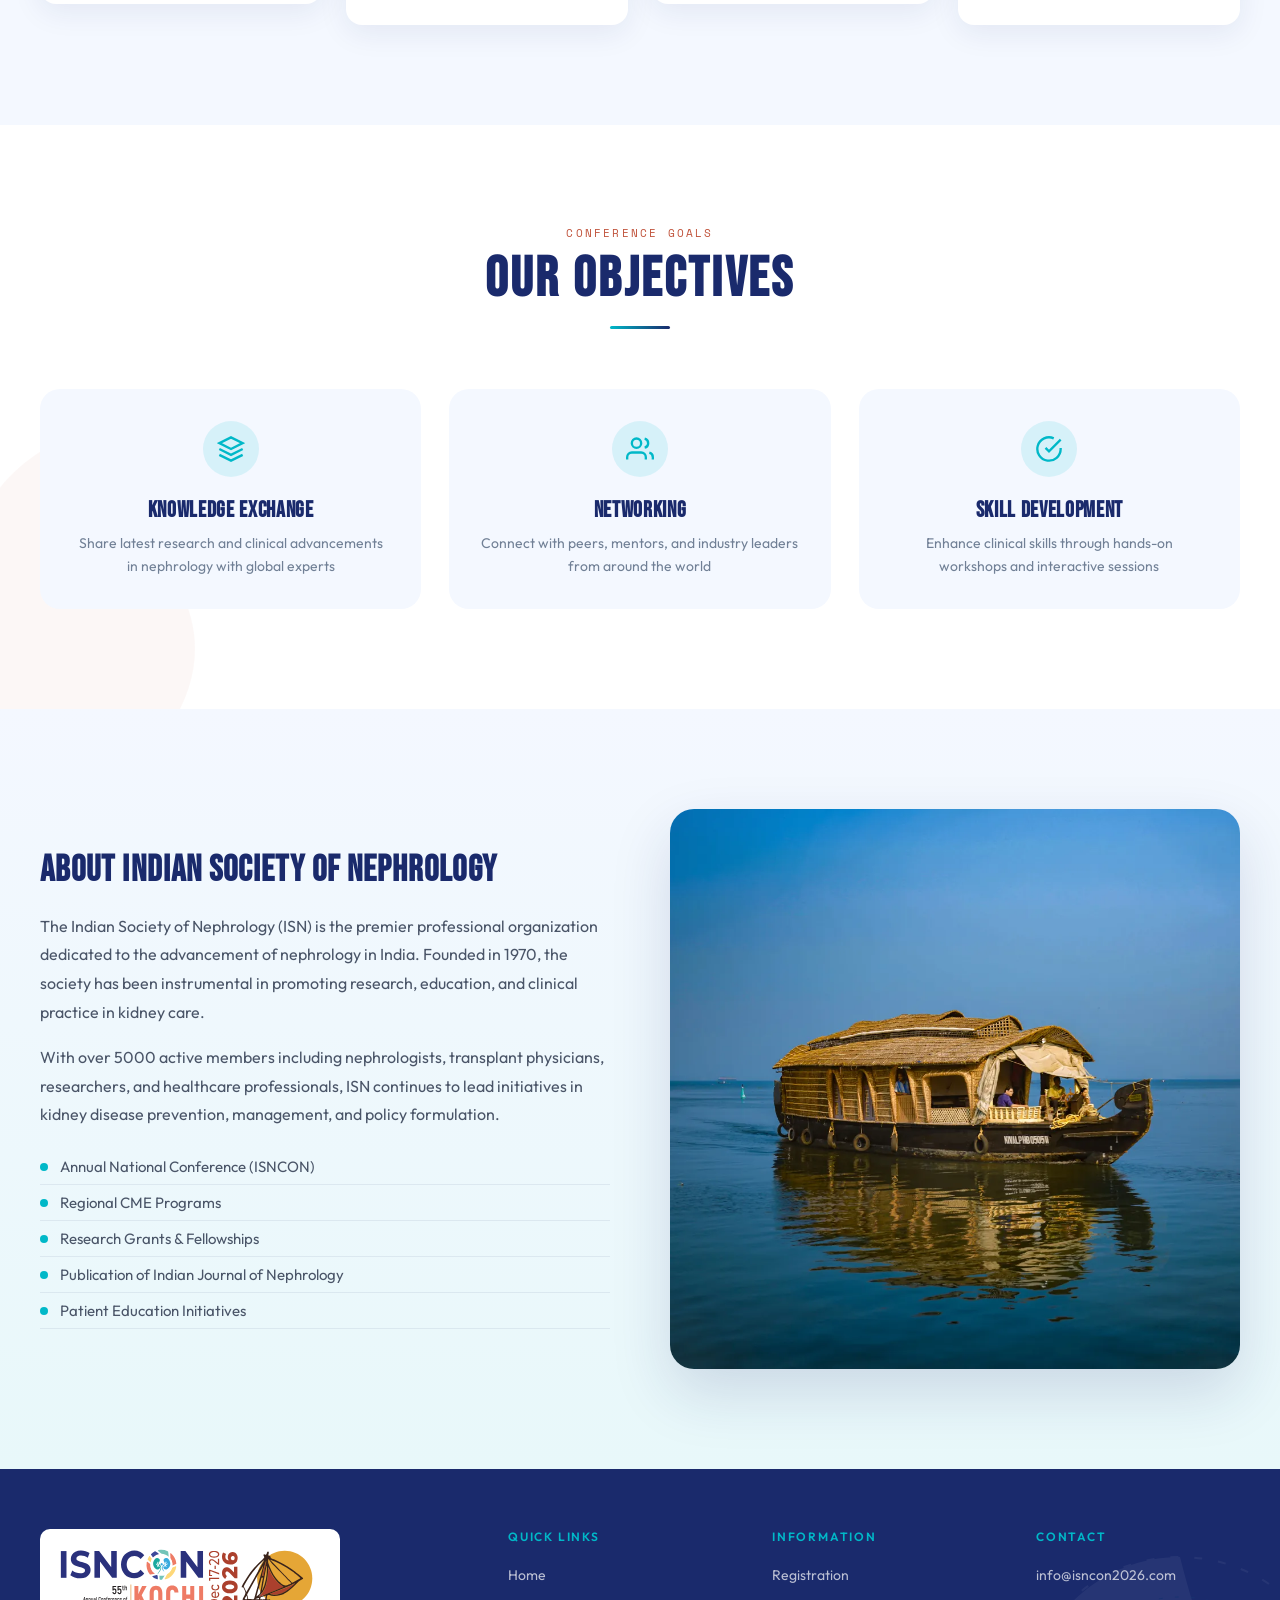
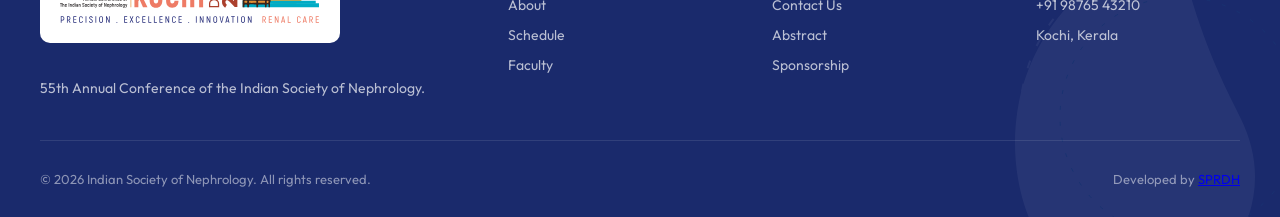
==== commit 3626d522: "style missing issues are fixed" ====
--- a/about.html
+++ b/about.html
@@ -1,20 +1,25 @@
 <!DOCTYPE html>
 <html lang="en">
+
 <head>
 	<meta charset="UTF-8">
 	<meta name="viewport" content="width=device-width, initial-scale=1.0">
 	<title>About | ISNCON 2026 — 55th Annual Conference</title>
 	<link rel="icon" type="image/png" href="images/favicon-96x96.png" sizes="96x96" />
 	<link rel="icon" type="image/svg+xml" href="images/favicon.svg" />
-	<link href="https://fonts.googleapis.com/css2?family=Bebas+Neue&family=Outfit:wght@300;400;600;700&family=Space+Mono:ital@0;1&display=swap" rel="stylesheet">
-	<link rel="stylesheet" href="css/style.css">
+	<link
+		href="https://fonts.googleapis.com/css2?family=Bebas+Neue&family=Outfit:wght@300;400;600;700&family=Space+Mono:ital@0;1&display=swap"
+		rel="stylesheet">
+	<link rel="stylesheet" href="css/style.css?v=1.0.4">
 </head>
+
 <body>
 	<div class="cursor" id="cursor"></div>
 	<div class="cursor-ring" id="cursorRing"></div>
 
 	<nav class="nav">
-		<div class="nav-logo"><a href="index.html"><img src="images/logo.svg" alt="ISNCON" style="height:50px"/></a></div>
+		<div class="nav-logo"><a href="index.html"><img src="images/logo.svg" alt="ISNCON" style="height:50px" /></a>
+		</div>
 		<ul class="nav-links">
 			<li><a href="index.html">Home</a></li>
 			<li><a href="about.html" class="active">About</a></li>
@@ -23,20 +28,35 @@
 			<li><a href="registration.html">Registration</a></li>
 			<li><a href="contact.html">Contact</a></li>
 		</ul>
+		<a href="registration.html" class="nav-cta nav-cta-secondary">Submit Abstract</a>
 		<a href="registration.html" class="nav-cta">Register Now</a>
 	</nav>
 
 	<section class="page-hero">
 		<div class="page-hero-bg">
-			<svg class="kidney-bg kidney-bg-1" viewBox="0 0 200 200"><path fill="#1a2a6c" d="M100 20c-40 0-70 30-80 70-10 45 10 100 60 100 20 0 40-10 50-30 10-20 10-40 0-60-10-20-20-40-30-80z"/><circle cx="100" cy="100" r="80" stroke="#1a2a6c" stroke-width="1" fill="none" stroke-dasharray="4 8"/></svg>
-			<svg class="kidney-bg kidney-bg-2" viewBox="0 0 200 200"><path fill="#c0523a" d="M100 20c-40 0-70 30-80 70-10 45 10 100 60 100 20 0 40-10 50-30 10-20 10-40 0-60-10-20-20-40-30-80z"/></svg>
-			<svg class="kidney-float kidney-float-1" viewBox="0 0 64 64"><path fill="#1a2a6c" d="M32 8c-8 0-16 8-20 20-4 12-2 24 6 30 6 4 14 6 20 2 8-4 12-14 10-24-2-12-10-22-16-28z"/></svg>
-			<svg class="kidney-float kidney-float-2" viewBox="0 0 64 64"><path fill="#00b8c8" d="M32 8c-8 0-16 8-20 20-4 12-2 24 6 30 6 4 14 6 20 2 8-4 12-14 10-24-2-12-10-22-16-28z"/></svg>
+			<svg class="kidney-bg kidney-bg-1" viewBox="0 0 200 200">
+				<path fill="#1a2a6c"
+					d="M100 20c-40 0-70 30-80 70-10 45 10 100 60 100 20 0 40-10 50-30 10-20 10-40 0-60-10-20-20-40-30-80z" />
+				<circle cx="100" cy="100" r="80" stroke="#1a2a6c" stroke-width="1" fill="none" stroke-dasharray="4 8" />
+			</svg>
+			<svg class="kidney-bg kidney-bg-2" viewBox="0 0 200 200">
+				<path fill="#c0523a"
+					d="M100 20c-40 0-70 30-80 70-10 45 10 100 60 100 20 0 40-10 50-30 10-20 10-40 0-60-10-20-20-40-30-80z" />
+			</svg>
+			<svg class="kidney-float kidney-float-1" viewBox="0 0 64 64">
+				<path fill="#1a2a6c"
+					d="M32 8c-8 0-16 8-20 20-4 12-2 24 6 30 6 4 14 6 20 2 8-4 12-14 10-24-2-12-10-22-16-28z" />
+			</svg>
+			<svg class="kidney-float kidney-float-2" viewBox="0 0 64 64">
+				<path fill="#00b8c8"
+					d="M32 8c-8 0-16 8-20 20-4 12-2 24 6 30 6 4 14 6 20 2 8-4 12-14 10-24-2-12-10-22-16-28z" />
+			</svg>
 		</div>
 		<div class="page-hero-content">
 			<div class="page-hero-label">About the Conference</div>
 			<h1 class="page-hero-title">ISNCON <span>2026</span></h1>
-			<p class="page-hero-desc">Join us in Kochi, Kerala for the 55th Annual Conference of the Indian Society of Nephrology</p>
+			<p class="page-hero-desc">Join us in Kochi, Kerala for the 55th Annual Conference of the Indian Society of
+				Nephrology</p>
 		</div>
 	</section>
 
@@ -45,25 +65,44 @@
 			<div class="about-intro-grid">
 				<div class="about-intro-content reveal">
 					<h2>Precision in Renal Care</h2>
-					<p>The 55th Annual Conference of the Indian Society of Nephrology (ISNCON 2026) represents a pivotal moment in the advancement of nephrology care in India and across the globe.</p>
-					<p>This prestigious event will bring together over 2000 delegates from 50+ countries, including world-renowned nephrologists, researchers, clinicians, and healthcare professionals to discuss the latest advancements in kidney care, treatment modalities, and cutting-edge research.</p>
-					<p>Through a combination of scientific sessions, workshops, poster presentations, and networking opportunities, ISNCON 2026 aims to foster collaboration and knowledge exchange that will shape the future of nephrology.</p>
-				</div>
-				<div class="about-intro-image reveal"><img src="images/fort-kochi.jpg" alt="ISNCON Conference"/></div>
+					<p>The 55th Annual Conference of the Indian Society of Nephrology (ISNCON 2026) represents a pivotal
+						moment in the advancement of nephrology care in India and across the globe.</p>
+					<p>This prestigious event will bring together over 2000 delegates from 50+ countries, including
+						world-renowned nephrologists, researchers, clinicians, and healthcare professionals to discuss
+						the latest advancements in kidney care, treatment modalities, and cutting-edge research.</p>
+					<p>Through a combination of scientific sessions, workshops, poster presentations, and networking
+						opportunities, ISNCON 2026 aims to foster collaboration and knowledge exchange that will shape
+						the future of nephrology.</p>
+				</div>
+				<div class="about-intro-image reveal"><img src="images/fort-kochi.jpg" alt="ISNCON Conference" /></div>
 			</div>
 		</div>
 	</section>
 
 	<div class="stats-grid">
-		<div class="stat-item reveal"><div class="stat-num">2000+</div><div class="stat-label">Expected Delegates</div></div>
-		<div class="stat-item reveal" style="transition-delay:0.1s"><div class="stat-num">100+</div><div class="stat-label">Scientific Sessions</div></div>
-		<div class="stat-item reveal" style="transition-delay:0.2s"><div class="stat-num">50+</div><div class="stat-label">Countries</div></div>
-		<div class="stat-item reveal" style="transition-delay:0.3s"><div class="stat-num">4</div><div class="stat-label">Days of Excellence</div></div>
+		<div class="stat-item reveal">
+			<div class="stat-num">2000+</div>
+			<div class="stat-label">Expected Delegates</div>
+		</div>
+		<div class="stat-item reveal" style="transition-delay:0.1s">
+			<div class="stat-num">100+</div>
+			<div class="stat-label">Scientific Sessions</div>
+		</div>
+		<div class="stat-item reveal" style="transition-delay:0.2s">
+			<div class="stat-num">50+</div>
+			<div class="stat-label">Countries</div>
+		</div>
+		<div class="stat-item reveal" style="transition-delay:0.3s">
+			<div class="stat-num">4</div>
+			<div class="stat-label">Days of Excellence</div>
+		</div>
 	</div>
 
 	<section class="history">
 		<div class="section-bg">
-			<svg class="section-kidney section-kidney-1" viewBox="0 0 200 200"><circle cx="100" cy="100" r="80" stroke="#1a2a6c" stroke-width="1" fill="none" stroke-dasharray="4 8"/></svg>
+			<svg class="section-kidney section-kidney-1" viewBox="0 0 200 200">
+				<circle cx="100" cy="100" r="80" stroke="#1a2a6c" stroke-width="1" fill="none" stroke-dasharray="4 8" />
+			</svg>
 		</div>
 		<div class="container">
 			<div class="section-header reveal">
@@ -75,25 +114,29 @@
 				<div class="timeline-item reveal">
 					<div class="timeline-content">
 						<div class="timeline-year">1970</div>
-						<div class="timeline-desc">First Annual Conference of Indian Society of Nephrology held in Chennai</div>
+						<div class="timeline-desc">First Annual Conference of Indian Society of Nephrology held in
+							Chennai</div>
 					</div>
 				</div>
 				<div class="timeline-item reveal">
 					<div class="timeline-content">
 						<div class="timeline-year">1995</div>
-						<div class="timeline-desc">ISNCON reaches 25th milestone, establishing itself as the premier nephrology event in Asia</div>
+						<div class="timeline-desc">ISNCON reaches 25th milestone, establishing itself as the premier
+							nephrology event in Asia</div>
 					</div>
 				</div>
 				<div class="timeline-item reveal">
 					<div class="timeline-content">
 						<div class="timeline-year">2015</div>
-						<div class="timeline-desc">ISNCON 2015 in Kochi draws record attendance with 3000+ delegates</div>
+						<div class="timeline-desc">ISNCON 2015 in Kochi draws record attendance with 3000+ delegates
+						</div>
 					</div>
 				</div>
 				<div class="timeline-item reveal">
 					<div class="timeline-content">
 						<div class="timeline-year">2026</div>
-						<div class="timeline-desc">55th Annual Conference returns to Kochi with focus on Precision Medicine in Nephrology</div>
+						<div class="timeline-desc">55th Annual Conference returns to Kochi with focus on Precision
+							Medicine in Nephrology</div>
 					</div>
 				</div>
 			</div>
@@ -102,7 +145,10 @@
 
 	<section class="objectives">
 		<div class="section-bg">
-			<svg class="section-kidney section-kidney-2" viewBox="0 0 200 200"><path fill="#c0523a" d="M100 20c-40 0-70 30-80 70-10 45 10 100 60 100 20 0 40-10 50-30 10-20 10-40 0-60-10-20-20-40-30-80z"/></svg>
+			<svg class="section-kidney section-kidney-2" viewBox="0 0 200 200">
+				<path fill="#c0523a"
+					d="M100 20c-40 0-70 30-80 70-10 45 10 100 60 100 20 0 40-10 50-30 10-20 10-40 0-60-10-20-20-40-30-80z" />
+			</svg>
 		</div>
 		<div class="container">
 			<div class="section-header reveal">
@@ -112,17 +158,29 @@
 			</div>
 			<div class="objectives-grid">
 				<div class="objective-card reveal">
-					<div class="objective-icon"><svg viewBox="0 0 24 24" fill="none" stroke="currentColor" stroke-width="2"><path d="M12 2L2 7l10 5 10-5-10-5zM2 17l10 5 10-5M2 12l10 5 10-5"/></svg></div>
+					<div class="objective-icon"><svg viewBox="0 0 24 24" fill="none" stroke="currentColor"
+							stroke-width="2">
+							<path d="M12 2L2 7l10 5 10-5-10-5zM2 17l10 5 10-5M2 12l10 5 10-5" />
+						</svg></div>
 					<h3>Knowledge Exchange</h3>
 					<p>Share latest research and clinical advancements in nephrology with global experts</p>
 				</div>
 				<div class="objective-card reveal" style="transition-delay:0.1s">
-					<div class="objective-icon"><svg viewBox="0 0 24 24" fill="none" stroke="currentColor" stroke-width="2"><path d="M17 21v-2a4 4 0 0 0-4-4H5a4 4 0 0 0-4 4v2"/><circle cx="9" cy="7" r="4"/><path d="M23 21v-2a4 4 0 0 0-3-3.87M16 3.13a4 4 0 0 1 0 7.75"/></svg></div>
+					<div class="objective-icon"><svg viewBox="0 0 24 24" fill="none" stroke="currentColor"
+							stroke-width="2">
+							<path d="M17 21v-2a4 4 0 0 0-4-4H5a4 4 0 0 0-4 4v2" />
+							<circle cx="9" cy="7" r="4" />
+							<path d="M23 21v-2a4 4 0 0 0-3-3.87M16 3.13a4 4 0 0 1 0 7.75" />
+						</svg></div>
 					<h3>Networking</h3>
 					<p>Connect with peers, mentors, and industry leaders from around the world</p>
 				</div>
 				<div class="objective-card reveal" style="transition-delay:0.2s">
-					<div class="objective-icon"><svg viewBox="0 0 24 24" fill="none" stroke="currentColor" stroke-width="2"><path d="M22 11.08V12a10 10 0 1 1-5.93-9.14"/><polyline points="22 4 12 14.01 9 11.01"/></svg></div>
+					<div class="objective-icon"><svg viewBox="0 0 24 24" fill="none" stroke="currentColor"
+							stroke-width="2">
+							<path d="M22 11.08V12a10 10 0 1 1-5.93-9.14" />
+							<polyline points="22 4 12 14.01 9 11.01" />
+						</svg></div>
 					<h3>Skill Development</h3>
 					<p>Enhance clinical skills through hands-on workshops and interactive sessions</p>
 				</div>
@@ -135,8 +193,12 @@
 			<div class="isn-content">
 				<div class="isn-info reveal">
 					<h2>About Indian Society of Nephrology</h2>
-					<p>The Indian Society of Nephrology (ISN) is the premier professional organization dedicated to the advancement of nephrology in India. Founded in 1970, the society has been instrumental in promoting research, education, and clinical practice in kidney care.</p>
-					<p>With over 5000 active members including nephrologists, transplant physicians, researchers, and healthcare professionals, ISN continues to lead initiatives in kidney disease prevention, management, and policy formulation.</p>
+					<p>The Indian Society of Nephrology (ISN) is the premier professional organization dedicated to the
+						advancement of nephrology in India. Founded in 1970, the society has been instrumental in
+						promoting research, education, and clinical practice in kidney care.</p>
+					<p>With over 5000 active members including nephrologists, transplant physicians, researchers, and
+						healthcare professionals, ISN continues to lead initiatives in kidney disease prevention,
+						management, and policy formulation.</p>
 					<ul class="isn-features">
 						<li>Annual National Conference (ISNCON)</li>
 						<li>Regional CME Programs</li>
@@ -145,7 +207,8 @@
 						<li>Patient Education Initiatives</li>
 					</ul>
 				</div>
-				<div class="isn-image reveal"><img src="images/house-boat.webp" alt="Indian Society of Nephrology"/></div>
+				<div class="isn-image reveal"><img src="images/house-boat.webp" alt="Indian Society of Nephrology" />
+				</div>
 			</div>
 		</div>
 	</section>
@@ -165,7 +228,7 @@
 			<div class="footer-col">
 				<h4>Quick Links</h4>
 				<ul>
-<li><a href="index.html">Home</a></li>
+					<li><a href="index.html">Home</a></li>
 					<li><a href="about.html">About</a></li>
 					<li><a href="schedule.html">Schedule</a></li>
 					<li><a href="faculty.html">Faculty</a></li>
@@ -196,8 +259,9 @@
 	</footer>
 
 	<script>
-		const cursorEl=document.getElementById('cursor'),ringEl=document.getElementById('cursorRing');let mx=0,my=0,rx=0,ry=0;document.addEventListener('mousemove',e=>{mx=e.clientX;my=e.clientY});(function tick(){cursorEl.style.left=mx+'px';cursorEl.style.top=my+'px';rx+=(mx-rx)*.12;ry+=(my-ry)*.12;ringEl.style.left=rx+'px';ringEl.style.top=ry+'px';requestAnimationFrame(tick)})();
-		const revealElements=document.querySelectorAll('.reveal');function checkReveal(){const wh=window.innerHeight;revealElements.forEach(el=>{if(el.getBoundingClientRect().top<wh-100)el.classList.add('active')})}window.addEventListener('scroll',checkReveal);checkReveal();
+		const cursorEl = document.getElementById('cursor'), ringEl = document.getElementById('cursorRing'); let mx = 0, my = 0, rx = 0, ry = 0; document.addEventListener('mousemove', e => { mx = e.clientX; my = e.clientY }); (function tick() { cursorEl.style.left = mx + 'px'; cursorEl.style.top = my + 'px'; rx += (mx - rx) * .12; ry += (my - ry) * .12; ringEl.style.left = rx + 'px'; ringEl.style.top = ry + 'px'; requestAnimationFrame(tick) })();
+		const revealElements = document.querySelectorAll('.reveal'); function checkReveal() { const wh = window.innerHeight; revealElements.forEach(el => { if (el.getBoundingClientRect().top < wh - 100) el.classList.add('active') }) } window.addEventListener('scroll', checkReveal); checkReveal();
 	</script>
 </body>
-</html>
+
+</html>
--- a/css/style.css
+++ b/css/style.css
@@ -145,6 +145,7 @@
 .faculty-card-name{font-family:'Bebas Neue',sans-serif;font-size:22px;color:var(--navy);letter-spacing:.03em;margin-bottom:4px}
 .faculty-card-origin{font-size:12px;font-weight:600;letter-spacing:.1em;color:var(--teal);text-transform:uppercase;margin-bottom:12px}
 .faculty-card-desc{font-size:13px;color:#718096;line-height:1.6}
+.faculty-card-affiliation{font-size:11px;font-weight:600;letter-spacing:.08em;color:var(--amber);text-transform:uppercase;margin-top:8px}
 .registration{background:linear-gradient(180deg,#fff9f0 0%,var(--light) 100%)}
 .registration-table{width:100%;max-width:900px;margin:0 auto;background:#fff;border-radius:20px;overflow:hidden;box-shadow:0 16px 50px rgba(26,42,108,.1)}
 .registration-table table{width:100%;border-collapse:collapse}
@@ -175,3 +176,168 @@
 .footer-bottom p{font-size:13px;color:rgba(255,255,255,.5)}
 @media(max-width:1024px){.nav{padding:12px 24px}.nav-links{display:none}section{padding:60px 24px}.about-grid,.venue-grid{grid-template-columns:1fr;gap:40px}.team-grid{grid-template-columns:repeat(2,1fr)}.kerala-grid{grid-template-columns:repeat(2,1fr)}.faculty-grid{grid-template-columns:repeat(2,1fr)}.footer-grid{grid-template-columns:1fr 1fr;gap:40px}.hero-card{display:none}}
 @media(max-width:640px){.hero{padding:100px 20px 60px}section{padding:50px 20px}.about-stats{grid-template-columns:1fr}.team-grid,.kerala-grid,.faculty-grid{grid-template-columns:1fr}.venue-gallery{grid-template-columns:1fr}.venue-gallery-item:first-child{grid-column:span 1}.venue-gallery-item:first-child img{height:200px}.footer-grid{grid-template-columns:1fr}.footer-bottom{flex-direction:column;gap:12px;text-align:center}}
+
+.page-hero{min-height:50vh;display:flex;align-items:center;justify-content:center;position:relative;background:linear-gradient(160deg,#f0f7ff 0%,#e8f8fa 40%,#fff9f0 100%);padding:120px 40px 60px}
+.page-hero-bg{position:absolute;inset:0;overflow:hidden}
+.page-hero-content{position:relative;z-index:10;text-align:center}
+.page-hero-title{font-family:'Bebas Neue',sans-serif;font-size:clamp(48px,8vw,80px);color:var(--navy);line-height:1;letter-spacing:.05em;margin-bottom:12px}
+.page-hero-title span{color:var(--coral)}
+.page-hero-subtitle{font-size:clamp(14px,2vw,18px);color:#4a5568;letter-spacing:.1em;text-transform:uppercase}
+
+.schedule{background:linear-gradient(180deg,var(--light) 0%,#fff 100%)}
+.schedule-tabs{display:flex;justify-content:center;gap:12px;margin-bottom:40px;flex-wrap:wrap}
+.schedule-tab,.day-tab{background:transparent;border:2px solid var(--navy);color:var(--navy);padding:14px 28px;border-radius:100px;font-size:13px;font-weight:600;letter-spacing:.08em;text-transform:uppercase;cursor:pointer;transition:all 0.3s;font-family:'Outfit',sans-serif}
+.schedule-tab.active,.schedule-tab:hover,.day-tab.active,.day-tab:hover{background:var(--navy);color:#fff}
+.schedule-day{display:none}
+.schedule-day.active{display:block}
+.schedule-item{display:flex;align-items:stretch;background:#fff;border-radius:16px;overflow:hidden;box-shadow:0 8px 30px rgba(26,42,108,.06);margin-bottom:16px;transition:transform 0.3s,box-shadow 0.3s}
+.schedule-item:hover{transform:translateY(-2px);box-shadow:0 12px 40px rgba(26,42,108,.1)}
+.schedule-time{background:var(--navy);color:#fff;padding:24px;min-width:120px;display:flex;flex-direction:column;justify-content:center;align-items:center;text-align:center}
+.schedule-time-date{font-family:'Bebas Neue',sans-serif;font-size:18px;letter-spacing:.05em}
+.schedule-time-clock{font-family:'Space Mono',monospace;font-size:12px;opacity:.8;margin-top:4px}
+.schedule-content{padding:24px;flex:1}
+.schedule-content h3{font-family:'Bebas Neue',sans-serif;font-size:22px;color:var(--navy);letter-spacing:.03em;margin-bottom:8px}
+.schedule-content p{font-size:14px;color:#718096;line-height:1.6}
+.schedule-tags{display:flex;gap:8px;margin-top:12px;flex-wrap:wrap}
+.schedule-tag{display:inline-block;font-size:10px;font-weight:600;letter-spacing:.1em;text-transform:uppercase;padding:4px 10px;border-radius:100px}
+.schedule-tag.session{background:rgba(0,184,200,.12);color:var(--teal)}
+.schedule-tag.break{background:rgba(232,160,32,.12);color:var(--amber)}
+.schedule-tag.workshop{background:rgba(192,82,58,.12);color:var(--coral)}
+.schedule-tag.keynote{background:rgba(26,42,108,.12);color:var(--navy)}
+
+.day-tabs{display:flex;justify-content:center;gap:12px;margin-bottom:40px;flex-wrap:wrap}
+.schedule-grid{display:none;grid-template-columns:1fr;gap:16px;max-width:900px;margin:0 auto}
+.schedule-grid.active{display:grid}
+
+.highlights-grid{display:grid;grid-template-columns:repeat(3,1fr);gap:28px;margin-top:50px}
+.highlight-card{background:#fff;border-radius:20px;padding:32px;text-align:center;box-shadow:0 8px 30px rgba(26,42,108,.08);transition:transform 0.3s}
+.highlight-card:hover{transform:translateY(-6px)}
+.highlight-icon{width:56px;height:56px;background:rgba(0,184,200,.12);border-radius:50%;display:flex;align-items:center;justify-content:center;margin:0 auto 20px;color:var(--teal)}
+.highlight-icon svg{width:28px;height:28px}
+.highlight-card h3{font-family:'Bebas Neue',sans-serif;font-size:22px;color:var(--navy);margin-bottom:8px;letter-spacing:.03em}
+.highlight-card p{font-size:14px;color:#718096;line-height:1.6}
+
+.indian-faculty{background:var(--light)}
+.indian-grid{display:grid;grid-template-columns:repeat(4,1fr);gap:24px}
+.indian-card{background:#fff;border-radius:20px;overflow:hidden;box-shadow:0 12px 40px rgba(26,42,108,.08);transition:transform 0.3s,box-shadow 0.3s}
+.indian-card:hover{transform:translateY(-8px);box-shadow:0 20px 50px rgba(26,42,108,.12)}
+.indian-card-img{width:100%;height:200px;object-fit:cover;background:linear-gradient(135deg,var(--navy),var(--teal))}
+.indian-card-name{font-family:'Bebas Neue',sans-serif;font-size:20px;color:var(--navy);letter-spacing:.03em;padding:16px 16px 4px}
+.indian-card-role{font-size:12px;font-weight:600;letter-spacing:.1em;color:var(--coral);text-transform:uppercase;padding:0 16px 16px}
+
+.important-dates{background:var(--light);padding:60px 40px}
+.dates-grid{display:grid;grid-template-columns:repeat(4,1fr);gap:24px;max-width:1000px;margin:40px auto 0}
+.date-item{display:flex;align-items:flex-start;gap:16px;background:#fff;padding:20px;border-radius:16px;box-shadow:0 8px 24px rgba(26,42,108,.06)}
+.date-icon{width:48px;height:48px;background:rgba(0,184,200,.12);border-radius:12px;display:flex;align-items:center;justify-content:center;color:var(--teal);flex-shrink:0}
+.date-icon svg{width:22px;height:22px}
+.date-text h4{font-size:14px;font-weight:600;color:var(--navy);margin-bottom:4px}
+.date-text p{font-size:13px;color:#718096;margin:0}
+
+.inclusions{background:#fff}
+.inclusions-grid{display:grid;grid-template-columns:repeat(4,1fr);gap:24px;max-width:900px;margin:0 auto}
+.inclusion-item{text-align:center;padding:24px}
+.inclusion-item svg{width:40px;height:40px;color:var(--teal);margin-bottom:12px}
+.inclusion-item p{font-size:14px;color:#4a5568;line-height:1.5}
+
+.register-cta{text-align:center;padding:60px 40px;background:linear-gradient(180deg,#fff 0%,var(--light) 100%)}
+.register-cta p{font-size:18px;color:#4a5568;margin-bottom:24px;max-width:600px;margin-left:auto;margin-right:auto}
+
+.contact{background:#fff}
+.contact-grid{display:grid;grid-template-columns:1fr 1.5fr;gap:60px}
+.contact-info h3{font-family:'Bebas Neue',sans-serif;font-size:32px;color:var(--navy);margin-bottom:24px;letter-spacing:.03em}
+.contact-info-item{display:flex;align-items:flex-start;gap:16px;margin-bottom:24px}
+.contact-info-icon{width:48px;height:48px;background:rgba(0,184,200,.12);border-radius:12px;display:flex;align-items:center;justify-content:center;color:var(--teal);flex-shrink:0}
+.contact-info-icon svg{width:22px;height:22px}
+.contact-info-text h4{font-size:15px;font-weight:600;color:var(--navy);margin-bottom:2px}
+.contact-info-text p{font-size:14px;color:#718096;margin:0;line-height:1.6}
+.contact-form{background:var(--light);border-radius:24px;padding:40px}
+.contact-form h3{font-family:'Bebas Neue',sans-serif;font-size:28px;color:var(--navy);margin-bottom:24px;letter-spacing:.03em}
+.contact-form .form-group{margin-bottom:20px}
+.contact-form label{display:block;font-size:13px;font-weight:600;color:var(--navy);margin-bottom:6px;letter-spacing:.05em;text-transform:uppercase}
+.contact-form input,.contact-form select,.contact-form textarea{width:100%;padding:14px 18px;border:1px solid rgba(26,42,108,.12);border-radius:10px;font-family:'Outfit',sans-serif;font-size:15px;background:#fff;transition:border-color 0.2s,box-shadow 0.2s}
+.contact-form input:focus,.contact-form select:focus,.contact-form textarea:focus{outline:none;border-color:var(--teal);box-shadow:0 0 0 3px rgba(0,184,200,.1)}
+.contact-form textarea{min-height:140px;resize:vertical}
+.contact-form button{background:var(--coral);color:#fff;border:none;padding:16px 40px;border-radius:100px;font-size:14px;font-weight:600;letter-spacing:.1em;text-transform:uppercase;cursor:pointer;transition:transform 0.2s,box-shadow 0.2s}
+.contact-form button:hover{transform:translateY(-2px);box-shadow:0 10px 25px rgba(192,82,58,.3)}
+.info-item{display:flex;align-items:flex-start;gap:16px;margin-bottom:24px}
+.info-icon{width:48px;height:48px;background:rgba(0,184,200,.12);border-radius:12px;display:flex;align-items:center;justify-content:center;color:var(--teal);flex-shrink:0}
+.info-icon svg{width:22px;height:22px}
+.info-text h4{font-size:15px;font-weight:600;color:var(--navy);margin-bottom:2px}
+.info-text p{font-size:14px;color:#718096;margin:0;line-height:1.6}
+.info-text a{color:var(--teal);text-decoration:none}
+.info-text a:hover{text-decoration:underline}
+.submit-btn{display:inline-block;background:var(--coral);color:#fff;padding:16px 40px;border-radius:100px;font-size:14px;font-weight:600;letter-spacing:.1em;text-transform:uppercase;cursor:pointer;transition:transform 0.2s,box-shadow 0.2s;border:none;font-family:'Outfit',sans-serif}
+.submit-btn:hover{transform:translateY(-2px);box-shadow:0 10px 25px rgba(192,82,58,.3)}
+
+.venue-section{background:var(--light);padding:80px 40px}
+.venue-card{border-radius:24px;overflow:hidden;box-shadow:0 24px 60px rgba(26,42,108,.15);background:#fff}
+.venue-card-img{width:100%;height:400px;object-fit:cover;display:block}
+.venue-card-content{padding:32px}
+.venue-card-content h3{font-family:'Bebas Neue',sans-serif;font-size:32px;color:var(--navy);margin-bottom:12px;letter-spacing:.03em}
+.venue-card-content p{font-size:15px;color:#718096;line-height:1.7;margin-bottom:24px}
+.venue-features{display:grid;grid-template-columns:repeat(3,1fr);gap:16px}
+.venue-feature{display:flex;align-items:center;gap:8px;font-size:14px;color:var(--navy);font-weight:500}
+.venue-feature svg{width:18px;height:18px;color:var(--teal)}
+
+.map{background:var(--light);padding:60px 40px;text-align:center}
+.map p{font-size:14px;color:#718096}
+
+.section-label{font-family:'Space Mono',monospace;font-size:11px;letter-spacing:.2em;color:var(--coral);text-transform:uppercase;margin-bottom:8px}
+.section-title{font-family:'Bebas Neue',sans-serif;font-size:clamp(36px,5vw,56px);color:var(--navy);letter-spacing:.05em;line-height:1.1}
+.section-divider{width:60px;height:3px;background:linear-gradient(90deg,var(--teal),var(--navy));margin:16px auto 0;border-radius:2px}
+.section-bg{position:absolute;inset:0;overflow:hidden;pointer-events:none}
+
+.section-label{font-family:'Space Mono',monospace;font-size:11px;letter-spacing:.2em;color:var(--coral);text-transform:uppercase;margin-bottom:8px}
+.section-title{font-family:'Bebas Neue',sans-serif;font-size:clamp(36px,5vw,56px);color:var(--navy);letter-spacing:.05em;line-height:1.1}
+.section-divider{width:60px;height:3px;background:linear-gradient(90deg,var(--teal),var(--navy));margin:16px auto 0;border-radius:2px}
+@media(max-width:900px){.contact-grid{grid-template-columns:1fr}}
+
+.page-hero-label{font-family:'Space Mono',monospace;font-size:11px;letter-spacing:.2em;color:var(--coral);text-transform:uppercase;margin-bottom:12px}
+.page-hero-desc{font-size:clamp(14px,1.5vw,18px);color:#4a5568;max-width:600px;margin:0 auto;line-height:1.7}
+.kidney-bg{position:absolute;opacity:.04;z-index:0}
+.kidney-bg-1{width:700px;top:-200px;right:-150px;animation:spin 60s linear infinite}
+.kidney-bg-2{width:500px;bottom:-150px;left:-100px;animation:spin 45s linear infinite reverse}
+
+.about-intro{background:#fff;padding:80px 40px}
+.about-intro-grid{display:grid;grid-template-columns:1fr 1fr;gap:60px;align-items:center}
+.about-intro-content h2{font-family:'Bebas Neue',sans-serif;font-size:36px;color:var(--navy);margin-bottom:20px;letter-spacing:.03em}
+.about-intro-content p{font-size:16px;line-height:1.8;color:#4a5568;margin-bottom:16px}
+.about-intro-image{border-radius:24px;overflow:hidden;box-shadow:0 24px 60px rgba(26,42,108,.15)}
+.about-intro-image img{width:100%;height:100%;object-fit:cover;display:block;min-height:350px}
+
+.stats-grid{display:grid;grid-template-columns:repeat(4,1fr);gap:24px;background:linear-gradient(90deg,var(--navy),#2a4a9c);padding:50px 40px}
+.stat-item{text-align:center}
+.stat-num{font-family:'Bebas Neue',sans-serif;font-size:48px;color:#fff;line-height:1}
+.stat-label{font-size:12px;font-weight:600;letter-spacing:.1em;color:var(--teal);text-transform:uppercase;margin-top:4px}
+
+.history{background:var(--light);position:relative}
+.section-kidney{position:absolute;opacity:.04;z-index:0}
+.section-kidney-1{width:500px;top:-100px;right:-100px}
+.section-kidney-2{width:400px;bottom:-80px;left:-80px}
+.timeline{display:grid;grid-template-columns:repeat(4,1fr);gap:24px;position:relative}
+.timeline::before{content:'';position:absolute;top:40px;left:0;right:0;height:2px;background:linear-gradient(90deg,var(--navy),var(--teal),var(--coral))}
+.timeline-item{position:relative}
+.timeline-content{background:#fff;border-radius:16px;padding:24px;box-shadow:0 8px 30px rgba(26,42,108,.08);text-align:center}
+.timeline-year{font-family:'Bebas Neue',sans-serif;font-size:32px;color:var(--navy);margin-bottom:8px}
+.timeline-desc{font-size:13px;color:#718096;line-height:1.6}
+
+.objectives{background:#fff}
+.objectives-grid{display:grid;grid-template-columns:repeat(3,1fr);gap:28px}
+.objective-card{background:var(--light);border-radius:20px;padding:32px;text-align:center;transition:transform 0.3s,box-shadow 0.3s}
+.objective-card:hover{transform:translateY(-6px);box-shadow:0 16px 40px rgba(26,42,108,.1)}
+.objective-icon{width:56px;height:56px;background:rgba(0,184,200,.12);border-radius:50%;display:flex;align-items:center;justify-content:center;margin:0 auto 20px;color:var(--teal)}
+.objective-icon svg{width:28px;height:28px}
+.objective-card h3{font-family:'Bebas Neue',sans-serif;font-size:22px;color:var(--navy);margin-bottom:8px;letter-spacing:.03em}
+.objective-card p{font-size:14px;color:#718096;line-height:1.6}
+
+.isn-section{background:linear-gradient(180deg,var(--light) 0%,#e8f8fa 100%)}
+.isn-content{display:grid;grid-template-columns:1fr 1fr;gap:60px;align-items:center}
+.isn-info h2{font-family:'Bebas Neue',sans-serif;font-size:36px;color:var(--navy);margin-bottom:20px;letter-spacing:.03em}
+.isn-info p{font-size:16px;line-height:1.8;color:#4a5568;margin-bottom:16px}
+.isn-features{list-style:none;margin-top:20px}
+.isn-features li{font-size:15px;color:#4a5568;padding:8px 0;border-bottom:1px solid rgba(26,42,108,.08);display:flex;align-items:center;gap:12px}
+.isn-features li::before{content:'';width:8px;height:8px;background:var(--teal);border-radius:50%}
+.isn-image{border-radius:24px;overflow:hidden;box-shadow:0 24px 60px rgba(26,42,108,.15)}
+.isn-image img{width:100%;height:100%;object-fit:cover;display:block;min-height:350px}
+
+@media(max-width:900px){.about-intro-grid,.isn-content{grid-template-columns:1fr}.stats-grid{grid-template-columns:repeat(2,1fr)}.timeline{grid-template-columns:repeat(2,1fr)}.objectives-grid{grid-template-columns:1fr}}
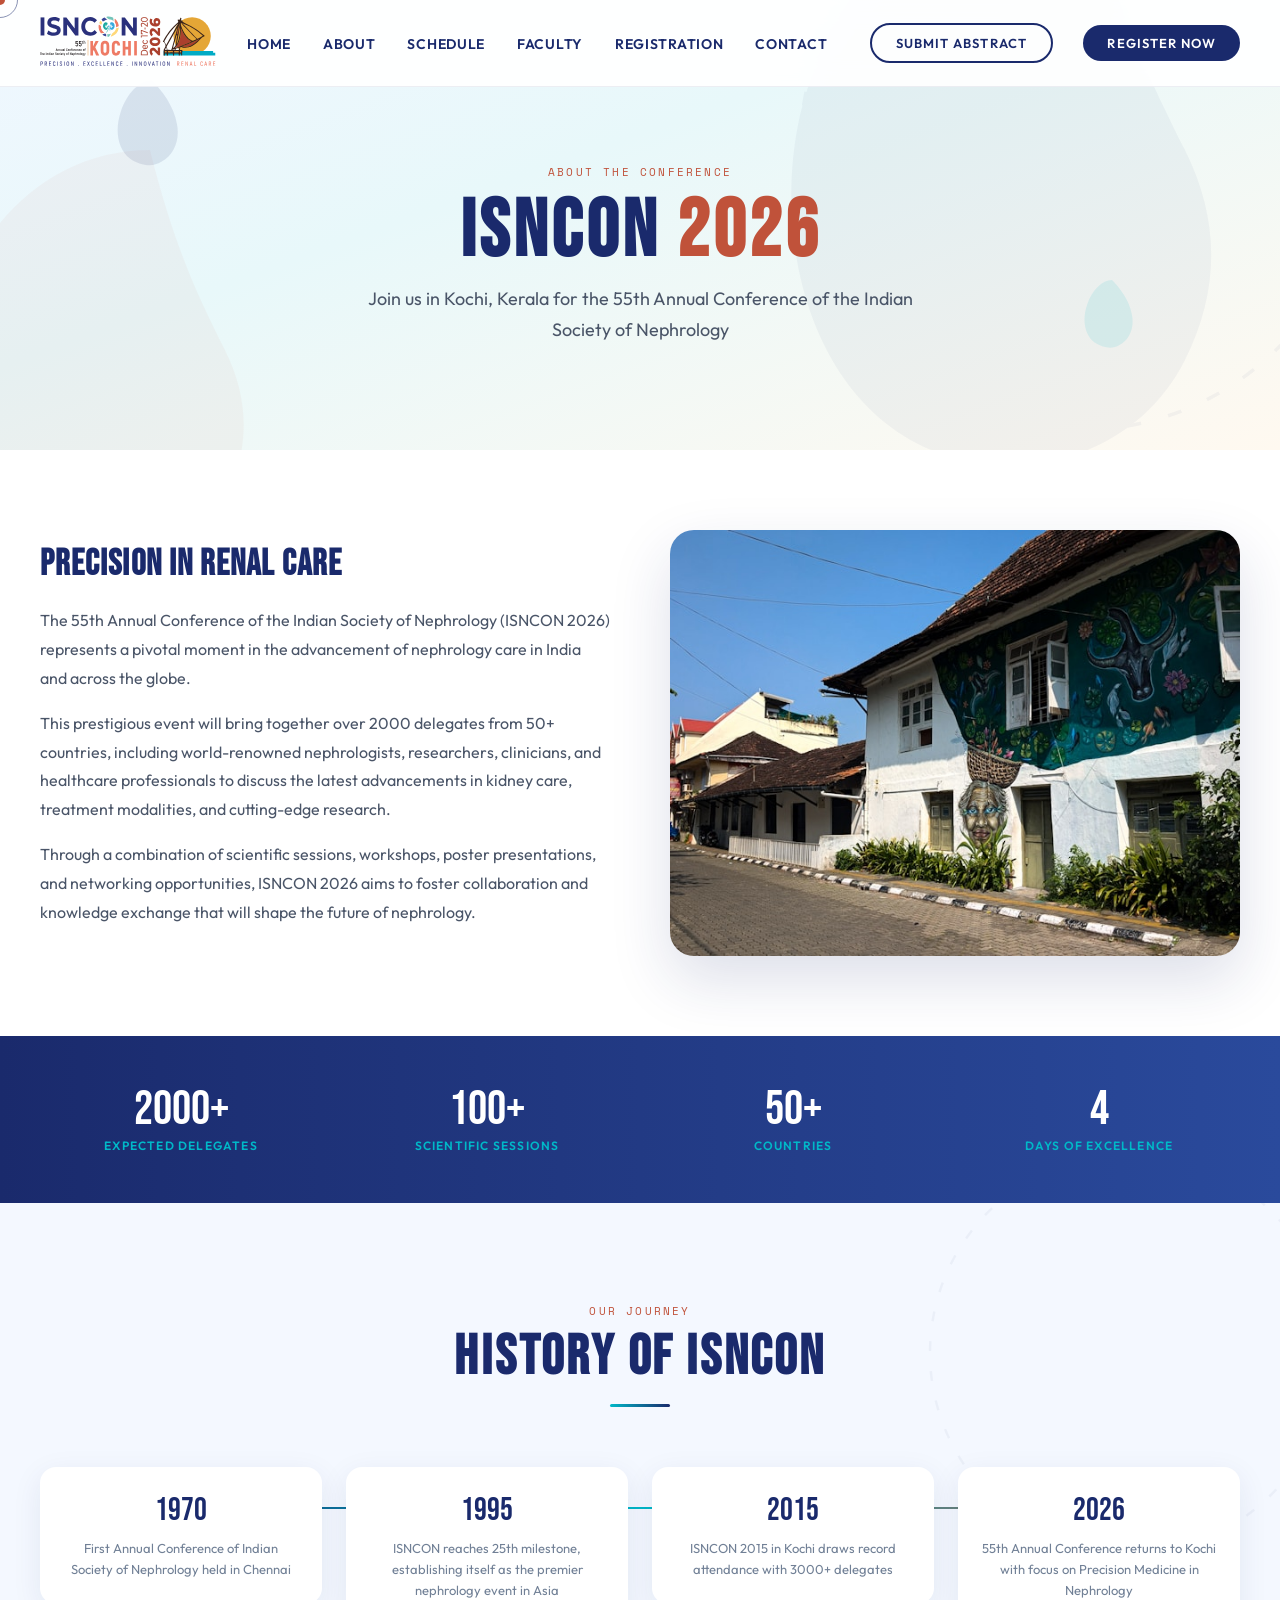
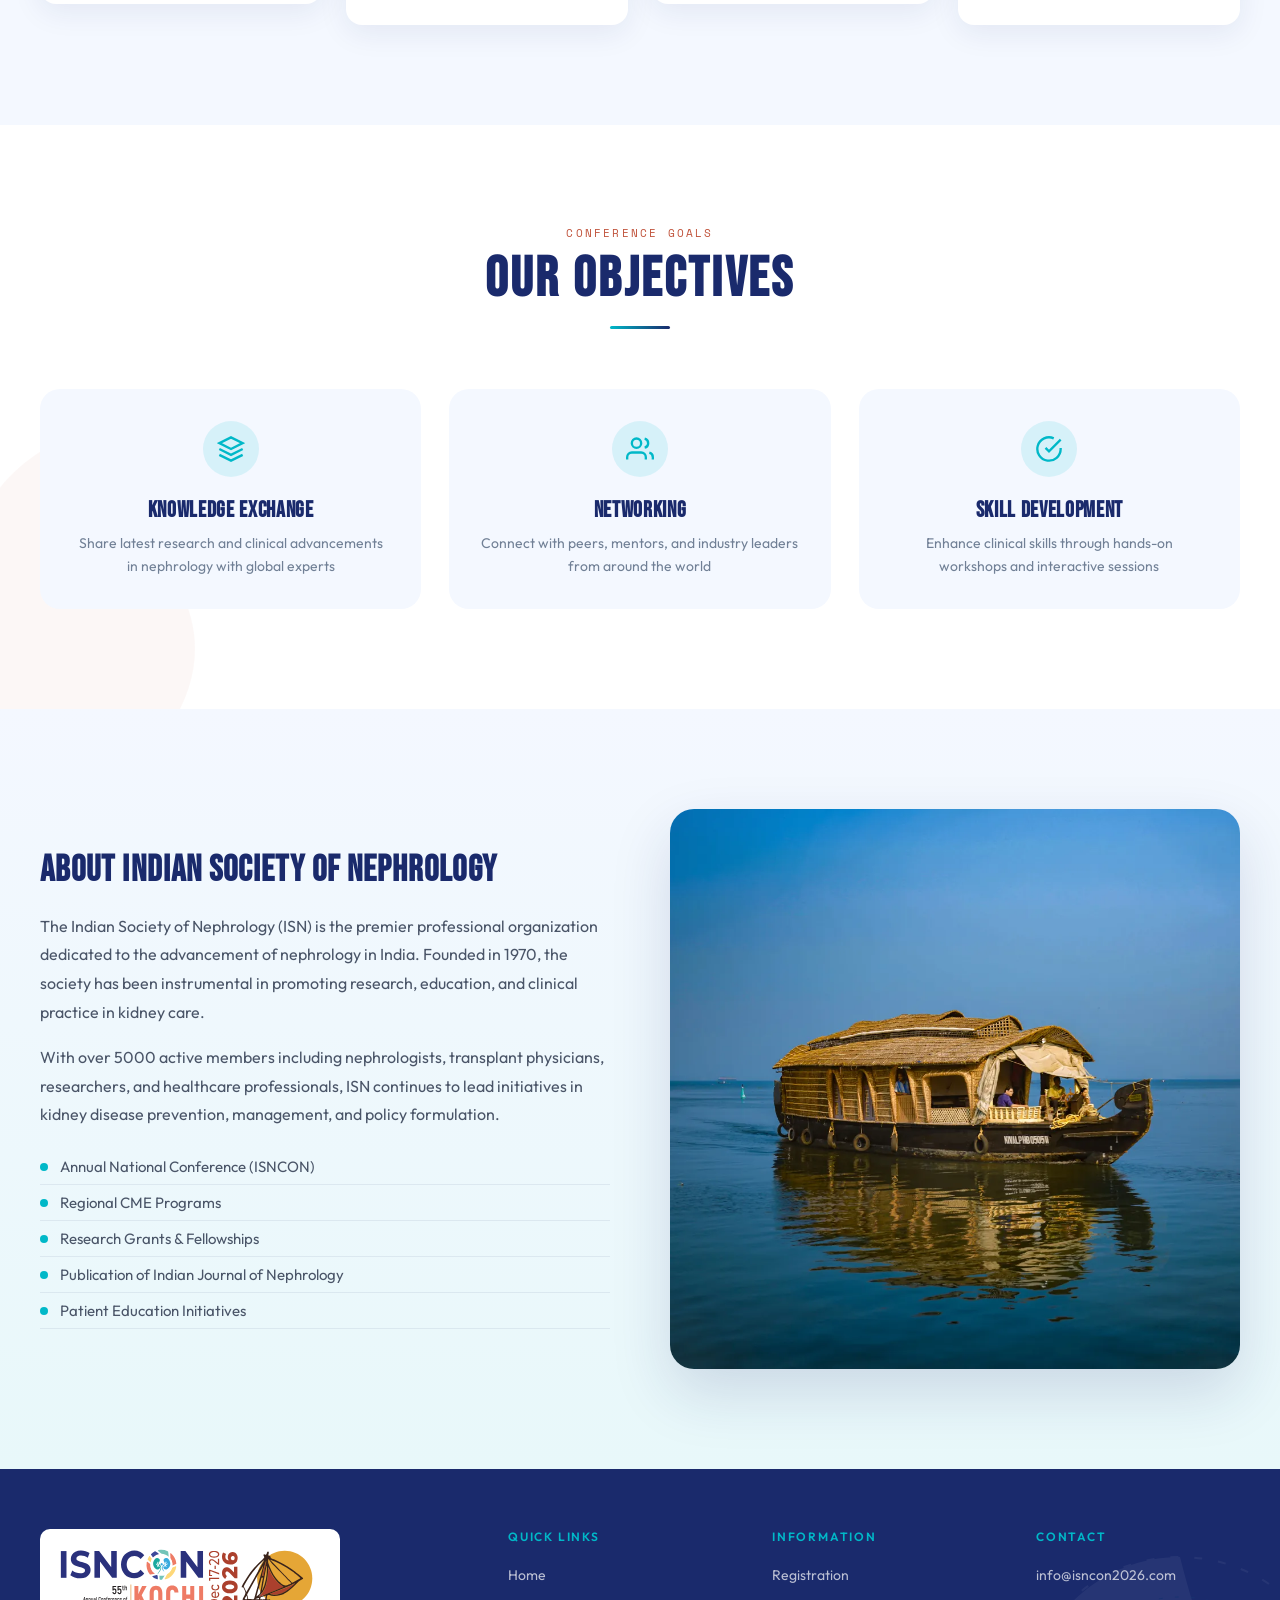
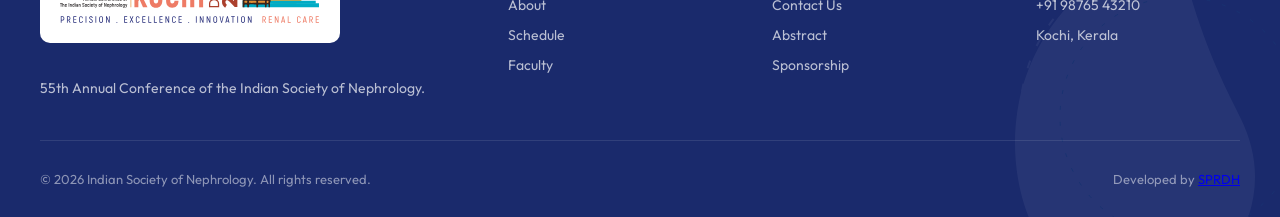
==== commit 1b1b3c94: "video added in homepage, announcement scroller added" ====
--- a/about.html
+++ b/about.html
@@ -10,7 +10,7 @@
 	<link
 		href="https://fonts.googleapis.com/css2?family=Bebas+Neue&family=Outfit:wght@300;400;600;700&family=Space+Mono:ital@0;1&display=swap"
 		rel="stylesheet">
-	<link rel="stylesheet" href="css/style.css?v=1.0.4">
+	<link rel="stylesheet" href="css/style.css?v=1.0.6">
 </head>
 
 <body>
--- a/css/style.css
+++ b/css/style.css
@@ -1,343 +1,2493 @@
-*,*::before,*::after{margin:0;padding:0;box-sizing:border-box}
-:root{--navy:#1a2a6c;--coral:#c0523a;--amber:#e8a020;--teal:#00b8c8;--light:#f4f8ff;--glass:rgba(255,255,255,0.65)}
-html{scroll-behavior:smooth}
-html,body{font-family:'Outfit',sans-serif;background:var(--light);cursor:none}
-@media(hover:none){html,body{cursor:auto}}
-.cursor,.cursor-ring{position:fixed;border-radius:50%;pointer-events:none;transform:translate(-50%,-50%);z-index:10000}
-.cursor{width:10px;height:10px;background:var(--coral);transition:transform .08s}
-.cursor-ring{width:36px;height:36px;border:1.5px solid var(--navy);opacity:.5;transition:transform .18s}
-@media(hover:none){.cursor,.cursor-ring{display:none}}
-@keyframes float{0%,100%{transform:translateY(0) rotate(0)}50%{transform:translateY(-20px) rotate(5deg)}}
-@keyframes floatSlow{0%,100%{transform:translateY(0) rotate(0)}50%{transform:translateY(-30px) rotate(-5deg)}}
-@keyframes spin{from{transform:rotate(0)}to{transform:rotate(360deg)}}
-@keyframes pulse{0%,100%{transform:scale(1);opacity:1}50%{transform:scale(1.5);opacity:.6}}
-@keyframes fadeInUp{from{opacity:0;transform:translateY(40px)}to{opacity:1;transform:translateY(0)}}
-@keyframes floatUp{0%{transform:translateY(0) scale(1);opacity:0}10%{opacity:1}90%{opacity:.6}100%{transform:translateY(-100vh) scale(.5);opacity:0}}
-.reveal{opacity:0;transform:translateY(40px);transition:all 0.8s cubic-bezier(0.5,0,0,1)}
-.reveal.active{opacity:1;transform:translateY(0)}
-.nav{position:fixed;top:0;left:0;right:0;z-index:1000;padding:16px 40px;display:flex;justify-content:space-between;align-items:center;background:rgba(255,255,255,0.92);backdrop-filter:blur(12px);border-bottom:1px solid rgba(26,42,108,0.08);animation:fadeInUp 0.8s both}
-.nav-logo{display:flex;align-items:center;gap:12px}
-.nav-logo img{height:40px}
-.nav-logo-text{font-family:'Bebas Neue',sans-serif;font-size:24px;color:var(--navy);letter-spacing:.05em}
-.nav-logo-text span{color:var(--coral)}
-.nav-links{display:flex;gap:32px;list-style:none}
-.nav-links a{text-decoration:none;color:var(--navy);font-size:14px;font-weight:600;letter-spacing:.05em;text-transform:uppercase;transition:color 0.2s}
-.nav-links a:hover{color:var(--coral)}
-.nav-cta{background:var(--navy);color:#fff;padding:10px 24px;border-radius:100px;text-decoration:none;font-size:13px;font-weight:600;letter-spacing:.08em;text-transform:uppercase;transition:background 0.2s,transform 0.2s}
-.nav-cta:hover{background:var(--coral);transform:translateY(-2px)}
-.nav-cta-secondary{background:transparent;color:var(--navy);border:2px solid var(--navy);margin-left:12px}
-.nav-cta-secondary:hover{background:var(--navy);color:#fff}
-.hero{min-height:100vh;display:flex;align-items:center;justify-content:center;position:relative;overflow:hidden;background:linear-gradient(160deg,#f0f7ff 0%,#e8f8fa 40%,#fff9f0 100%);padding:120px 40px 80px}
-.hero-bg{position:absolute;inset:0;overflow:hidden}
-.hero-grid{position:absolute;inset:0;background-image:linear-gradient(to right,rgba(26,42,108,0.04) 1px,transparent 1px),linear-gradient(to bottom,rgba(26,42,108,0.04) 1px,transparent 1px);background-size:60px 60px}
-.hero-blob{position:absolute;border-radius:50%;filter:blur(80px);opacity:.18}
-.hero-blob-1{width:600px;height:600px;background:var(--teal);top:-200px;right:-100px;animation:float 8s ease-in-out infinite}
-.hero-blob-2{width:450px;height:450px;background:var(--amber);bottom:-100px;left:-80px;animation:float 10s ease-in-out infinite reverse}
-.hero-blob-3{width:350px;height:350px;background:var(--coral);top:40%;left:55%;animation:float 12s ease-in-out infinite}
-.kidney-bg{position:absolute;opacity:.04;z-index:0}
-.kidney-bg-1{width:700px;top:-200px;right:-150px;animation:spin 60s linear infinite}
-.kidney-bg-2{width:500px;bottom:-150px;left:-100px;animation:spin 45s linear infinite reverse}
-.kidney-bg-3{width:400px;top:50%;left:50%;transform:translate(-50%,-50%);animation:spin 50s linear infinite}
-.kidney-float{position:absolute;opacity:.1;animation:floatSlow 6s ease-in-out infinite;z-index:1}
-.kidney-float-1{top:15%;left:8%;width:100px}
-.kidney-float-2{top:60%;right:10%;width:80px;animation-delay:2s}
-.kidney-float-3{bottom:25%;left:15%;width:60px;animation-delay:4s}
-.kidney-float-4{top:30%;right:20%;width:90px;animation-delay:1s}
-.hero-card{position:absolute;border-radius:20px;overflow:hidden;box-shadow:0 20px 60px rgba(26,42,108,.14),0 4px 16px rgba(26,42,108,.08);border:2px solid rgba(255,255,255,.85);z-index:8;will-change:transform;animation:fadeInUp 1s both}
-.hero-card img{width:100%;height:100%;object-fit:cover;display:block}
-.hero-card-1{width:180px;height:220px;top:20%;right:8%;transform:rotate(3deg);animation-delay:.3s}
-.hero-card-2{width:150px;height:180px;top:50%;right:2%;transform:rotate(-2.5deg);animation-delay:.5s}
-.hero-card-3{width:140px;height:160px;bottom:15%;right:18%;transform:rotate(1.5deg);animation-delay:.7s}
-.hero-slider{position:absolute;inset:0;z-index:5}
-.hero-slide{position:absolute;inset:0;opacity:0;transition:opacity 1.5s ease-in-out}
-.hero-slide.active{opacity:1}
-.hero-slide img{width:100%;height:100%;object-fit:cover;filter:brightness(0.5)}
-.hero-slider::after{content:'';position:absolute;inset:0;background:linear-gradient(180deg,rgba(26,42,108,0.3) 0%,rgba(26,42,108,0.1) 50%,rgba(26,42,108,0.4) 100%)}
-.hero-slider-dots{position:absolute;bottom:30px;left:50%;transform:translateX(-50%);display:flex;gap:12px;z-index:10}
-.hero-slider-dots .dot{width:10px;height:10px;border-radius:50%;background:rgba(255,255,255,.5);cursor:pointer;transition:background 0.3s}
-.hero-slider-dots .dot.active{background:#fff}
-.particles{position:absolute;inset:0;overflow:hidden;pointer-events:none}
-.particle{position:absolute;border-radius:50%;animation:floatUp linear infinite;opacity:0}
-.hero-content{position:relative;z-index:10;text-align:center;max-width:900px}
-.hero-badge{display:inline-flex;align-items:center;gap:8px;background:var(--glass);backdrop-filter:blur(12px);border:1px solid rgba(26,42,108,0.12);border-radius:100px;padding:10px 24px;font-size:14px;font-weight:600;letter-spacing:.12em;text-transform:uppercase;color:var(--navy);margin-bottom:24px;animation:fadeInUp 0.8s both}
-.hero-badge sup{font-size:12px}
-.hero-badge-dot{width:8px;height:8px;background:var(--coral);border-radius:50%;animation:pulse 2s infinite}
-.hero-title{font-family:'Bebas Neue',sans-serif;font-size:clamp(48px,10vw,96px);color:var(--navy);line-height:1;letter-spacing:.02em;margin-bottom:8px;animation:fadeInUp 0.8s .15s both}
-.hero-title span{color:var(--coral)}
-.hero-subtitle{font-family:'Bebas Neue',sans-serif;font-size:clamp(28px,5vw,56px);color:var(--teal);letter-spacing:.12em;margin-bottom:16px;animation:fadeInUp 0.8s .25s both}
-.hero-tagline{font-size:clamp(12px,1.5vw,16px);font-weight:400;letter-spacing:.2em;color:#fff;text-transform:uppercase;margin-bottom:32px;animation:fadeInUp 0.8s .35s both}
-.hero-tagline span{color:var(--coral);font-weight:600}
-.hero-date{display:inline-flex;align-items:center;gap:12px;flex-wrap:wrap;justify-content:center;animation:fadeInUp 0.8s .45s both}
-.hero-date-pill{background:var(--navy);color:#fff;font-family:'Space Mono',monospace;font-size:clamp(13px,1.5vw,16px);padding:12px 24px;border-radius:100px;letter-spacing:.05em}
-.hero-venue-pill{display:flex;align-items:center;gap:8px;background:rgba(0,184,200,.12);border:1px solid rgba(0,184,200,.35);color:var(--teal);font-size:clamp(13px,1.5vw,16px);font-weight:600;padding:12px 24px;border-radius:100px;letter-spacing:.02em}
-.hero-venue-pill svg{width:16px;height:16px}
-section{padding:100px 40px;position:relative;overflow:hidden}
-.section-bg{position:absolute;inset:0;overflow:hidden;pointer-events:none}
-.section-kidney-bg{position:absolute;opacity:.035;z-index:0}
-.section-kidney-bg-lg{width:600px}
-.section-kidney-bg-sm{width:350px}
-.section-kidney-1{top:-150px;right:-150px;animation:spin 50s linear infinite}
-.section-kidney-2{bottom:-100px;left:-100px;animation:spin 40s linear infinite reverse}
-.section-kidney-3{top:50%;left:50%;transform:translate(-50%,-50%);width:400px;animation:spin 45s linear infinite}
-.section-header{text-align:center;margin-bottom:60px;position:relative;z-index:1}
-.section-label{font-family:'Space Mono',monospace;font-size:11px;letter-spacing:.2em;color:var(--coral);text-transform:uppercase;margin-bottom:8px}
-.section-title{font-family:'Bebas Neue',sans-serif;font-size:clamp(36px,5vw,56px);color:var(--navy);letter-spacing:.05em;line-height:1.1}
-.section-divider{width:60px;height:3px;background:linear-gradient(90deg,var(--teal),var(--navy));margin:16px auto 0;border-radius:2px}
-.container{max-width:1200px;margin:0 auto;position:relative;z-index:1}
-.about{background:#fff}
-.about-grid{display:grid;grid-template-columns:1fr 1fr;gap:60px;align-items:center}
-.about-content h3{font-family:'Bebas Neue',sans-serif;font-size:32px;color:var(--navy);margin-bottom:20px;letter-spacing:.03em}
-.about-content p{font-size:16px;line-height:1.8;color:#4a5568;margin-bottom:16px}
-.about-stats{display:grid;grid-template-columns:repeat(3,1fr);gap:20px;margin-top:32px}
-.about-stat{text-align:center;padding:20px;background:var(--light);border-radius:16px;transition:transform 0.3s}
-.about-stat:hover{transform:translateY(-5px)}
-.about-stat-num{font-family:'Bebas Neue',sans-serif;font-size:42px;color:var(--navy);line-height:1}
-.about-stat-label{font-size:11px;font-weight:600;letter-spacing:.1em;color:var(--coral);text-transform:uppercase;margin-top:4px}
-.about-image{position:relative;border-radius:24px;overflow:hidden;box-shadow:0 24px 60px rgba(26,42,108,.15)}
-.about-image img{width:100%;height:400px;object-fit:cover;display:block}
-.about-image-label{position:absolute;bottom:0;left:0;right:0;background:linear-gradient(to top,rgba(26,42,108,.8),transparent);color:#fff;padding:40px 20px 16px;font-size:13px;font-weight:600;letter-spacing:.1em;text-transform:uppercase}
-.team{background:linear-gradient(180deg,var(--light) 0%,#e8f8fa 100%);position:relative}
-.team::before{content:'';position:absolute;inset:0;background:url('images/kidney-bg.jpg') center/cover no-repeat;opacity:0.2}
-.team-grid{display:grid;grid-template-columns:repeat(4,1fr);gap:24px}
-.team-card{background:#fff;border-radius:20px;overflow:hidden;box-shadow:0 12px 40px rgba(26,42,108,.08);transition:transform 0.3s,box-shadow 0.3s}
-.team-card:hover{transform:translateY(-8px);box-shadow:0 20px 50px rgba(26,42,108,.12)}
-.team-card-img{width:100%;height:220px;object-fit:cover;background:linear-gradient(135deg,var(--navy),var(--teal))}
-.team-card-content{padding:20px;text-align:center}
-.team-card-name{font-family:'Bebas Neue',sans-serif;font-size:22px;color:var(--navy);letter-spacing:.03em;margin-bottom:4px}
-.team-card-role{font-size:12px;font-weight:600;letter-spacing:.1em;color:var(--coral);text-transform:uppercase}
-.venue{background:#fff}
-.venue-grid{display:grid;grid-template-columns:1fr 1fr;gap:40px}
-.venue-info{padding:20px 0}
-.venue-info h3{font-family:'Bebas Neue',sans-serif;font-size:36px;color:var(--navy);margin-bottom:16px;letter-spacing:.03em}
-.venue-info p{font-size:16px;line-height:1.8;color:#4a5568;margin-bottom:24px}
-.venue-details{display:flex;flex-direction:column;gap:16px}
-.venue-detail{display:flex;align-items:flex-start;gap:16px}
-.venue-detail-icon{width:44px;height:44px;background:rgba(0,184,200,.12);border-radius:12px;display:flex;align-items:center;justify-content:center;color:var(--teal);flex-shrink:0}
-.venue-detail-icon svg{width:20px;height:20px}
-.venue-detail-text h4{font-size:14px;font-weight:600;color:var(--navy);margin-bottom:2px}
-.venue-detail-text p{font-size:14px;color:#718096;margin:0}
-.venue-gallery{display:grid;grid-template-columns:repeat(2,1fr);gap:16px}
-.venue-gallery-item{border-radius:16px;overflow:hidden;box-shadow:0 12px 32px rgba(26,42,108,.1)}
-.venue-gallery-item img{width:100%;height:180px;object-fit:cover;display:block;transition:transform 0.5s}
-.venue-gallery-item:hover img{transform:scale(1.1)}
-.venue-gallery-item:first-child{grid-column:span 2}
-.venue-gallery-item:first-child img{height:280px}
-.kerala{background:linear-gradient(180deg,#e8f8fa 0%,#fff9f0 100%)}
-.kerala-content{max-width:800px;margin:0 auto 50px;text-align:center}
-.kerala-content p{font-size:17px;line-height:1.9;color:#4a5568}
-.kerala-grid{display:grid;grid-template-columns:repeat(3,1fr);gap:24px}
-.kerala-card{background:#fff;border-radius:20px;overflow:hidden;box-shadow:0 12px 40px rgba(26,42,108,.08);transition:transform 0.3s}
-.kerala-card:hover{transform:translateY(-6px)}
-.kerala-card-img{width:100%;height:180px;object-fit:cover;transition:transform 0.5s}
-.kerala-card:hover .kerala-card-img{transform:scale(1.1)}
-.kerala-card-content{padding:20px}
-.kerala-card-title{font-family:'Bebas Neue',sans-serif;font-size:22px;color:var(--navy);letter-spacing:.03em;margin-bottom:6px}
-.kerala-card-desc{font-size:13px;color:#718096;line-height:1.6}
-.kerala-card-tag{display:inline-block;font-size:10px;font-weight:600;letter-spacing:.1em;text-transform:uppercase;padding:4px 10px;border-radius:100px;margin-top:12px}
-.kerala-card-tag.beach{background:rgba(0,184,200,.12);color:var(--teal)}
-.kerala-card-tag.heritage{background:rgba(192,82,58,.12);color:var(--coral)}
-.kerala-card-tag.nature{background:rgba(232,160,32,.12);color:var(--amber)}
-.faculty{background:#fff}
-.faculty-grid{display:grid;grid-template-columns:repeat(3,1fr);gap:28px}
-.faculty-card{background:var(--light);border-radius:20px;padding:28px;text-align:center;transition:transform 0.3s,box-shadow 0.3s}
-.faculty-card:hover{transform:translateY(-6px);box-shadow:0 16px 40px rgba(26,42,108,.1)}
-.faculty-card-img{width:120px;height:120px;border-radius:50%;object-fit:cover;margin:0 auto 20px;border:4px solid #fff;box-shadow:0 8px 24px rgba(26,42,108,.12);background:linear-gradient(135deg,var(--navy),var(--teal))}
-.faculty-card-name{font-family:'Bebas Neue',sans-serif;font-size:22px;color:var(--navy);letter-spacing:.03em;margin-bottom:4px}
-.faculty-card-origin{font-size:12px;font-weight:600;letter-spacing:.1em;color:var(--teal);text-transform:uppercase;margin-bottom:12px}
-.faculty-card-desc{font-size:13px;color:#718096;line-height:1.6}
-.faculty-card-affiliation{font-size:11px;font-weight:600;letter-spacing:.08em;color:var(--amber);text-transform:uppercase;margin-top:8px}
-.registration{background:linear-gradient(180deg,#fff9f0 0%,var(--light) 100%)}
-.registration-table{width:100%;max-width:900px;margin:0 auto;background:#fff;border-radius:20px;overflow:hidden;box-shadow:0 16px 50px rgba(26,42,108,.1)}
-.registration-table table{width:100%;border-collapse:collapse}
-.registration-table th{background:var(--navy);color:#fff;font-family:'Bebas Neue',sans-serif;font-size:18px;letter-spacing:.08em;padding:20px 24px;text-align:left}
-.registration-table th:last-child{text-align:right}
-.registration-table td{padding:20px 24px;font-size:15px;color:#4a5568;border-bottom:1px solid rgba(26,42,108,.06);transition:background 0.3s}
-.registration-table td:last-child{text-align:right;font-family:'Bebas Neue',sans-serif;font-size:22px;color:var(--navy)}
-.registration-table tr:last-child td{border-bottom:none}
-.registration-table tr:hover td{background:rgba(0,184,200,.04)}
-.table-category{font-weight:600;color:var(--navy)}
-.table-note{font-size:12px;color:#a0aec0;font-style:italic}
-.cta-button{display:inline-block;background:var(--coral);color:#fff;padding:16px 40px;border-radius:100px;text-decoration:none;font-size:15px;font-weight:600;letter-spacing:.1em;text-transform:uppercase;margin-top:40px;transition:transform 0.2s,box-shadow 0.2s}
-.cta-button:hover{transform:translateY(-3px);box-shadow:0 12px 30px rgba(192,82,58,.3)}
-.footer{background:var(--navy);color:#fff;padding:60px 40px 30px;position:relative;overflow:hidden}
-.footer::before{content:'';position:absolute;inset:0;background:url('images/footerbg.jpg') center/cover no-repeat;opacity:0.2}
-.footer-kidney{position:absolute;opacity:.05;width:400px;bottom:-100px;right:-100px;animation:spin 60s linear infinite}
-.footer-grid{display:grid;grid-template-columns:2fr 1fr 1fr 1fr;gap:60px;max-width:1200px;margin:0 auto;position:relative;z-index:1}
-.footer-brand h3{font-family:'Bebas Neue',sans-serif;font-size:36px;letter-spacing:.05em;margin-bottom:8px}
-.footer-brand img{background:#fff;padding:20px;border-radius:10px;max-width:300px;margin-bottom:30px}
-.footer-brand h3 span{color:var(--coral)}
-.footer-brand p{font-size:14px;color:rgba(255,255,255,.7);line-height:1.7}
-.footer-col h4{font-size:12px;font-weight:600;letter-spacing:.15em;text-transform:uppercase;margin-bottom:20px;color:var(--teal)}
-.footer-col ul{list-style:none}
-.footer-col li{margin-bottom:10px}
-.footer-col a{color:rgba(255,255,255,.7);text-decoration:none;font-size:14px;transition:color 0.2s}
-.footer-col a:hover{color:var(--amber)}
-.footer-bottom{max-width:1200px;margin:40px auto 0;padding-top:30px;border-top:1px solid rgba(255,255,255,.1);display:flex;justify-content:space-between;align-items:center;position:relative;z-index:1}
-.footer-bottom p{font-size:13px;color:rgba(255,255,255,.5)}
-@media(max-width:1024px){.nav{padding:12px 24px}.nav-links{display:none}section{padding:60px 24px}.about-grid,.venue-grid{grid-template-columns:1fr;gap:40px}.team-grid{grid-template-columns:repeat(2,1fr)}.kerala-grid{grid-template-columns:repeat(2,1fr)}.faculty-grid{grid-template-columns:repeat(2,1fr)}.footer-grid{grid-template-columns:1fr 1fr;gap:40px}.hero-card{display:none}}
-@media(max-width:640px){.hero{padding:100px 20px 60px}section{padding:50px 20px}.about-stats{grid-template-columns:1fr}.team-grid,.kerala-grid,.faculty-grid{grid-template-columns:1fr}.venue-gallery{grid-template-columns:1fr}.venue-gallery-item:first-child{grid-column:span 1}.venue-gallery-item:first-child img{height:200px}.footer-grid{grid-template-columns:1fr}.footer-bottom{flex-direction:column;gap:12px;text-align:center}}
-
-.page-hero{min-height:50vh;display:flex;align-items:center;justify-content:center;position:relative;background:linear-gradient(160deg,#f0f7ff 0%,#e8f8fa 40%,#fff9f0 100%);padding:120px 40px 60px}
-.page-hero-bg{position:absolute;inset:0;overflow:hidden}
-.page-hero-content{position:relative;z-index:10;text-align:center}
-.page-hero-title{font-family:'Bebas Neue',sans-serif;font-size:clamp(48px,8vw,80px);color:var(--navy);line-height:1;letter-spacing:.05em;margin-bottom:12px}
-.page-hero-title span{color:var(--coral)}
-.page-hero-subtitle{font-size:clamp(14px,2vw,18px);color:#4a5568;letter-spacing:.1em;text-transform:uppercase}
-
-.schedule{background:linear-gradient(180deg,var(--light) 0%,#fff 100%)}
-.schedule-tabs{display:flex;justify-content:center;gap:12px;margin-bottom:40px;flex-wrap:wrap}
-.schedule-tab,.day-tab{background:transparent;border:2px solid var(--navy);color:var(--navy);padding:14px 28px;border-radius:100px;font-size:13px;font-weight:600;letter-spacing:.08em;text-transform:uppercase;cursor:pointer;transition:all 0.3s;font-family:'Outfit',sans-serif}
-.schedule-tab.active,.schedule-tab:hover,.day-tab.active,.day-tab:hover{background:var(--navy);color:#fff}
-.schedule-day{display:none}
-.schedule-day.active{display:block}
-.schedule-item{display:flex;align-items:stretch;background:#fff;border-radius:16px;overflow:hidden;box-shadow:0 8px 30px rgba(26,42,108,.06);margin-bottom:16px;transition:transform 0.3s,box-shadow 0.3s}
-.schedule-item:hover{transform:translateY(-2px);box-shadow:0 12px 40px rgba(26,42,108,.1)}
-.schedule-time{background:var(--navy);color:#fff;padding:24px;min-width:120px;display:flex;flex-direction:column;justify-content:center;align-items:center;text-align:center}
-.schedule-time-date{font-family:'Bebas Neue',sans-serif;font-size:18px;letter-spacing:.05em}
-.schedule-time-clock{font-family:'Space Mono',monospace;font-size:12px;opacity:.8;margin-top:4px}
-.schedule-content{padding:24px;flex:1}
-.schedule-content h3{font-family:'Bebas Neue',sans-serif;font-size:22px;color:var(--navy);letter-spacing:.03em;margin-bottom:8px}
-.schedule-content p{font-size:14px;color:#718096;line-height:1.6}
-.schedule-tags{display:flex;gap:8px;margin-top:12px;flex-wrap:wrap}
-.schedule-tag{display:inline-block;font-size:10px;font-weight:600;letter-spacing:.1em;text-transform:uppercase;padding:4px 10px;border-radius:100px}
-.schedule-tag.session{background:rgba(0,184,200,.12);color:var(--teal)}
-.schedule-tag.break{background:rgba(232,160,32,.12);color:var(--amber)}
-.schedule-tag.workshop{background:rgba(192,82,58,.12);color:var(--coral)}
-.schedule-tag.keynote{background:rgba(26,42,108,.12);color:var(--navy)}
-
-.day-tabs{display:flex;justify-content:center;gap:12px;margin-bottom:40px;flex-wrap:wrap}
-.schedule-grid{display:none;grid-template-columns:1fr;gap:16px;max-width:900px;margin:0 auto}
-.schedule-grid.active{display:grid}
-
-.highlights-grid{display:grid;grid-template-columns:repeat(3,1fr);gap:28px;margin-top:50px}
-.highlight-card{background:#fff;border-radius:20px;padding:32px;text-align:center;box-shadow:0 8px 30px rgba(26,42,108,.08);transition:transform 0.3s}
-.highlight-card:hover{transform:translateY(-6px)}
-.highlight-icon{width:56px;height:56px;background:rgba(0,184,200,.12);border-radius:50%;display:flex;align-items:center;justify-content:center;margin:0 auto 20px;color:var(--teal)}
-.highlight-icon svg{width:28px;height:28px}
-.highlight-card h3{font-family:'Bebas Neue',sans-serif;font-size:22px;color:var(--navy);margin-bottom:8px;letter-spacing:.03em}
-.highlight-card p{font-size:14px;color:#718096;line-height:1.6}
-
-.indian-faculty{background:var(--light)}
-.indian-grid{display:grid;grid-template-columns:repeat(4,1fr);gap:24px}
-.indian-card{background:#fff;border-radius:20px;overflow:hidden;box-shadow:0 12px 40px rgba(26,42,108,.08);transition:transform 0.3s,box-shadow 0.3s}
-.indian-card:hover{transform:translateY(-8px);box-shadow:0 20px 50px rgba(26,42,108,.12)}
-.indian-card-img{width:100%;height:200px;object-fit:cover;background:linear-gradient(135deg,var(--navy),var(--teal))}
-.indian-card-name{font-family:'Bebas Neue',sans-serif;font-size:20px;color:var(--navy);letter-spacing:.03em;padding:16px 16px 4px}
-.indian-card-role{font-size:12px;font-weight:600;letter-spacing:.1em;color:var(--coral);text-transform:uppercase;padding:0 16px 16px}
-
-.important-dates{background:var(--light);padding:60px 40px}
-.dates-grid{display:grid;grid-template-columns:repeat(4,1fr);gap:24px;max-width:1000px;margin:40px auto 0}
-.date-item{display:flex;align-items:flex-start;gap:16px;background:#fff;padding:20px;border-radius:16px;box-shadow:0 8px 24px rgba(26,42,108,.06)}
-.date-icon{width:48px;height:48px;background:rgba(0,184,200,.12);border-radius:12px;display:flex;align-items:center;justify-content:center;color:var(--teal);flex-shrink:0}
-.date-icon svg{width:22px;height:22px}
-.date-text h4{font-size:14px;font-weight:600;color:var(--navy);margin-bottom:4px}
-.date-text p{font-size:13px;color:#718096;margin:0}
-
-.inclusions{background:#fff}
-.inclusions-grid{display:grid;grid-template-columns:repeat(4,1fr);gap:24px;max-width:900px;margin:0 auto}
-.inclusion-item{text-align:center;padding:24px}
-.inclusion-item svg{width:40px;height:40px;color:var(--teal);margin-bottom:12px}
-.inclusion-item p{font-size:14px;color:#4a5568;line-height:1.5}
-
-.register-cta{text-align:center;padding:60px 40px;background:linear-gradient(180deg,#fff 0%,var(--light) 100%)}
-.register-cta p{font-size:18px;color:#4a5568;margin-bottom:24px;max-width:600px;margin-left:auto;margin-right:auto}
-
-.contact{background:#fff}
-.contact-grid{display:grid;grid-template-columns:1fr 1.5fr;gap:60px}
-.contact-info h3{font-family:'Bebas Neue',sans-serif;font-size:32px;color:var(--navy);margin-bottom:24px;letter-spacing:.03em}
-.contact-info-item{display:flex;align-items:flex-start;gap:16px;margin-bottom:24px}
-.contact-info-icon{width:48px;height:48px;background:rgba(0,184,200,.12);border-radius:12px;display:flex;align-items:center;justify-content:center;color:var(--teal);flex-shrink:0}
-.contact-info-icon svg{width:22px;height:22px}
-.contact-info-text h4{font-size:15px;font-weight:600;color:var(--navy);margin-bottom:2px}
-.contact-info-text p{font-size:14px;color:#718096;margin:0;line-height:1.6}
-.contact-form{background:var(--light);border-radius:24px;padding:40px}
-.contact-form h3{font-family:'Bebas Neue',sans-serif;font-size:28px;color:var(--navy);margin-bottom:24px;letter-spacing:.03em}
-.contact-form .form-group{margin-bottom:20px}
-.contact-form label{display:block;font-size:13px;font-weight:600;color:var(--navy);margin-bottom:6px;letter-spacing:.05em;text-transform:uppercase}
-.contact-form input,.contact-form select,.contact-form textarea{width:100%;padding:14px 18px;border:1px solid rgba(26,42,108,.12);border-radius:10px;font-family:'Outfit',sans-serif;font-size:15px;background:#fff;transition:border-color 0.2s,box-shadow 0.2s}
-.contact-form input:focus,.contact-form select:focus,.contact-form textarea:focus{outline:none;border-color:var(--teal);box-shadow:0 0 0 3px rgba(0,184,200,.1)}
-.contact-form textarea{min-height:140px;resize:vertical}
-.contact-form button{background:var(--coral);color:#fff;border:none;padding:16px 40px;border-radius:100px;font-size:14px;font-weight:600;letter-spacing:.1em;text-transform:uppercase;cursor:pointer;transition:transform 0.2s,box-shadow 0.2s}
-.contact-form button:hover{transform:translateY(-2px);box-shadow:0 10px 25px rgba(192,82,58,.3)}
-.info-item{display:flex;align-items:flex-start;gap:16px;margin-bottom:24px}
-.info-icon{width:48px;height:48px;background:rgba(0,184,200,.12);border-radius:12px;display:flex;align-items:center;justify-content:center;color:var(--teal);flex-shrink:0}
-.info-icon svg{width:22px;height:22px}
-.info-text h4{font-size:15px;font-weight:600;color:var(--navy);margin-bottom:2px}
-.info-text p{font-size:14px;color:#718096;margin:0;line-height:1.6}
-.info-text a{color:var(--teal);text-decoration:none}
-.info-text a:hover{text-decoration:underline}
-.submit-btn{display:inline-block;background:var(--coral);color:#fff;padding:16px 40px;border-radius:100px;font-size:14px;font-weight:600;letter-spacing:.1em;text-transform:uppercase;cursor:pointer;transition:transform 0.2s,box-shadow 0.2s;border:none;font-family:'Outfit',sans-serif}
-.submit-btn:hover{transform:translateY(-2px);box-shadow:0 10px 25px rgba(192,82,58,.3)}
-
-.venue-section{background:var(--light);padding:80px 40px}
-.venue-card{border-radius:24px;overflow:hidden;box-shadow:0 24px 60px rgba(26,42,108,.15);background:#fff}
-.venue-card-img{width:100%;height:400px;object-fit:cover;display:block}
-.venue-card-content{padding:32px}
-.venue-card-content h3{font-family:'Bebas Neue',sans-serif;font-size:32px;color:var(--navy);margin-bottom:12px;letter-spacing:.03em}
-.venue-card-content p{font-size:15px;color:#718096;line-height:1.7;margin-bottom:24px}
-.venue-features{display:grid;grid-template-columns:repeat(3,1fr);gap:16px}
-.venue-feature{display:flex;align-items:center;gap:8px;font-size:14px;color:var(--navy);font-weight:500}
-.venue-feature svg{width:18px;height:18px;color:var(--teal)}
-
-.map{background:var(--light);padding:60px 40px;text-align:center}
-.map p{font-size:14px;color:#718096}
-
-.section-label{font-family:'Space Mono',monospace;font-size:11px;letter-spacing:.2em;color:var(--coral);text-transform:uppercase;margin-bottom:8px}
-.section-title{font-family:'Bebas Neue',sans-serif;font-size:clamp(36px,5vw,56px);color:var(--navy);letter-spacing:.05em;line-height:1.1}
-.section-divider{width:60px;height:3px;background:linear-gradient(90deg,var(--teal),var(--navy));margin:16px auto 0;border-radius:2px}
-.section-bg{position:absolute;inset:0;overflow:hidden;pointer-events:none}
-
-.section-label{font-family:'Space Mono',monospace;font-size:11px;letter-spacing:.2em;color:var(--coral);text-transform:uppercase;margin-bottom:8px}
-.section-title{font-family:'Bebas Neue',sans-serif;font-size:clamp(36px,5vw,56px);color:var(--navy);letter-spacing:.05em;line-height:1.1}
-.section-divider{width:60px;height:3px;background:linear-gradient(90deg,var(--teal),var(--navy));margin:16px auto 0;border-radius:2px}
-@media(max-width:900px){.contact-grid{grid-template-columns:1fr}}
-
-.page-hero-label{font-family:'Space Mono',monospace;font-size:11px;letter-spacing:.2em;color:var(--coral);text-transform:uppercase;margin-bottom:12px}
-.page-hero-desc{font-size:clamp(14px,1.5vw,18px);color:#4a5568;max-width:600px;margin:0 auto;line-height:1.7}
-.kidney-bg{position:absolute;opacity:.04;z-index:0}
-.kidney-bg-1{width:700px;top:-200px;right:-150px;animation:spin 60s linear infinite}
-.kidney-bg-2{width:500px;bottom:-150px;left:-100px;animation:spin 45s linear infinite reverse}
-
-.about-intro{background:#fff;padding:80px 40px}
-.about-intro-grid{display:grid;grid-template-columns:1fr 1fr;gap:60px;align-items:center}
-.about-intro-content h2{font-family:'Bebas Neue',sans-serif;font-size:36px;color:var(--navy);margin-bottom:20px;letter-spacing:.03em}
-.about-intro-content p{font-size:16px;line-height:1.8;color:#4a5568;margin-bottom:16px}
-.about-intro-image{border-radius:24px;overflow:hidden;box-shadow:0 24px 60px rgba(26,42,108,.15)}
-.about-intro-image img{width:100%;height:100%;object-fit:cover;display:block;min-height:350px}
-
-.stats-grid{display:grid;grid-template-columns:repeat(4,1fr);gap:24px;background:linear-gradient(90deg,var(--navy),#2a4a9c);padding:50px 40px}
-.stat-item{text-align:center}
-.stat-num{font-family:'Bebas Neue',sans-serif;font-size:48px;color:#fff;line-height:1}
-.stat-label{font-size:12px;font-weight:600;letter-spacing:.1em;color:var(--teal);text-transform:uppercase;margin-top:4px}
-
-.history{background:var(--light);position:relative}
-.section-kidney{position:absolute;opacity:.04;z-index:0}
-.section-kidney-1{width:500px;top:-100px;right:-100px}
-.section-kidney-2{width:400px;bottom:-80px;left:-80px}
-.timeline{display:grid;grid-template-columns:repeat(4,1fr);gap:24px;position:relative}
-.timeline::before{content:'';position:absolute;top:40px;left:0;right:0;height:2px;background:linear-gradient(90deg,var(--navy),var(--teal),var(--coral))}
-.timeline-item{position:relative}
-.timeline-content{background:#fff;border-radius:16px;padding:24px;box-shadow:0 8px 30px rgba(26,42,108,.08);text-align:center}
-.timeline-year{font-family:'Bebas Neue',sans-serif;font-size:32px;color:var(--navy);margin-bottom:8px}
-.timeline-desc{font-size:13px;color:#718096;line-height:1.6}
-
-.objectives{background:#fff}
-.objectives-grid{display:grid;grid-template-columns:repeat(3,1fr);gap:28px}
-.objective-card{background:var(--light);border-radius:20px;padding:32px;text-align:center;transition:transform 0.3s,box-shadow 0.3s}
-.objective-card:hover{transform:translateY(-6px);box-shadow:0 16px 40px rgba(26,42,108,.1)}
-.objective-icon{width:56px;height:56px;background:rgba(0,184,200,.12);border-radius:50%;display:flex;align-items:center;justify-content:center;margin:0 auto 20px;color:var(--teal)}
-.objective-icon svg{width:28px;height:28px}
-.objective-card h3{font-family:'Bebas Neue',sans-serif;font-size:22px;color:var(--navy);margin-bottom:8px;letter-spacing:.03em}
-.objective-card p{font-size:14px;color:#718096;line-height:1.6}
-
-.isn-section{background:linear-gradient(180deg,var(--light) 0%,#e8f8fa 100%)}
-.isn-content{display:grid;grid-template-columns:1fr 1fr;gap:60px;align-items:center}
-.isn-info h2{font-family:'Bebas Neue',sans-serif;font-size:36px;color:var(--navy);margin-bottom:20px;letter-spacing:.03em}
-.isn-info p{font-size:16px;line-height:1.8;color:#4a5568;margin-bottom:16px}
-.isn-features{list-style:none;margin-top:20px}
-.isn-features li{font-size:15px;color:#4a5568;padding:8px 0;border-bottom:1px solid rgba(26,42,108,.08);display:flex;align-items:center;gap:12px}
-.isn-features li::before{content:'';width:8px;height:8px;background:var(--teal);border-radius:50%}
-.isn-image{border-radius:24px;overflow:hidden;box-shadow:0 24px 60px rgba(26,42,108,.15)}
-.isn-image img{width:100%;height:100%;object-fit:cover;display:block;min-height:350px}
-
-@media(max-width:900px){.about-intro-grid,.isn-content{grid-template-columns:1fr}.stats-grid{grid-template-columns:repeat(2,1fr)}.timeline{grid-template-columns:repeat(2,1fr)}.objectives-grid{grid-template-columns:1fr}}
+*,
+*::before,
+*::after {
+    margin: 0;
+    padding: 0;
+    box-sizing: border-box
+}
+
+:root {
+    --navy: #1a2a6c;
+    --coral: #c0523a;
+    --amber: #e8a020;
+    --teal: #00b8c8;
+    --light: #f4f8ff;
+    --glass: rgba(255, 255, 255, 0.65)
+}
+
+html {
+    scroll-behavior: smooth
+}
+
+html,
+body {
+    font-family: 'Outfit', sans-serif;
+    background: var(--light);
+    cursor: none
+}
+
+@media(hover:none) {
+
+    html,
+    body {
+        cursor: auto
+    }
+}
+
+.cursor,
+.cursor-ring {
+    position: fixed;
+    border-radius: 50%;
+    pointer-events: none;
+    transform: translate(-50%, -50%);
+    z-index: 10000
+}
+
+.cursor {
+    width: 10px;
+    height: 10px;
+    background: var(--coral);
+    transition: transform .08s
+}
+
+.cursor-ring {
+    width: 36px;
+    height: 36px;
+    border: 1.5px solid var(--navy);
+    opacity: .5;
+    transition: transform .18s
+}
+
+@media(hover:none) {
+
+    .cursor,
+    .cursor-ring {
+        display: none
+    }
+}
+
+@keyframes float {
+
+    0%,
+    100% {
+        transform: translateY(0) rotate(0)
+    }
+
+    50% {
+        transform: translateY(-20px) rotate(5deg)
+    }
+}
+
+@keyframes floatSlow {
+
+    0%,
+    100% {
+        transform: translateY(0) rotate(0)
+    }
+
+    50% {
+        transform: translateY(-30px) rotate(-5deg)
+    }
+}
+
+@keyframes spin {
+    from {
+        transform: rotate(0)
+    }
+
+    to {
+        transform: rotate(360deg)
+    }
+}
+
+@keyframes pulse {
+
+    0%,
+    100% {
+        transform: scale(1);
+        opacity: 1
+    }
+
+    50% {
+        transform: scale(1.5);
+        opacity: .6
+    }
+}
+
+@keyframes fadeInUp {
+    from {
+        opacity: 0;
+        transform: translateY(40px)
+    }
+
+    to {
+        opacity: 1;
+        transform: translateY(0)
+    }
+}
+
+@keyframes floatUp {
+    0% {
+        transform: translateY(0) scale(1);
+        opacity: 0
+    }
+
+    10% {
+        opacity: 1
+    }
+
+    90% {
+        opacity: .6
+    }
+
+    100% {
+        transform: translateY(-100vh) scale(.5);
+        opacity: 0
+    }
+}
+
+.reveal {
+    opacity: 0;
+    transform: translateY(40px);
+    transition: all 0.8s cubic-bezier(0.5, 0, 0, 1)
+}
+
+.reveal.active {
+    opacity: 1;
+    transform: translateY(0)
+}
+
+.nav {
+    position: fixed;
+    top: 0;
+    left: 0;
+    right: 0;
+    z-index: 1000;
+    padding: 16px 40px;
+    display: flex;
+    justify-content: space-between;
+    align-items: center;
+    background: rgba(255, 255, 255, 0.92);
+    backdrop-filter: blur(12px);
+    border-bottom: 1px solid rgba(26, 42, 108, 0.08);
+    animation: fadeInUp 0.8s both
+}
+
+.nav-logo {
+    display: flex;
+    align-items: center;
+    gap: 12px
+}
+
+.nav-logo img {
+    height: 40px
+}
+
+.nav-logo-text {
+    font-family: 'Bebas Neue', sans-serif;
+    font-size: 24px;
+    color: var(--navy);
+    letter-spacing: .05em
+}
+
+.nav-logo-text span {
+    color: var(--coral)
+}
+
+.nav-links {
+    display: flex;
+    gap: 32px;
+    list-style: none
+}
+
+.nav-links a {
+    text-decoration: none;
+    color: var(--navy);
+    font-size: 14px;
+    font-weight: 600;
+    letter-spacing: .05em;
+    text-transform: uppercase;
+    transition: color 0.2s
+}
+
+.nav-links a:hover {
+    color: var(--coral)
+}
+
+.nav-cta {
+    background: var(--navy);
+    color: #fff;
+    padding: 10px 24px;
+    border-radius: 100px;
+    text-decoration: none;
+    font-size: 13px;
+    font-weight: 600;
+    letter-spacing: .08em;
+    text-transform: uppercase;
+    transition: background 0.2s, transform 0.2s
+}
+
+.nav-cta:hover {
+    background: var(--coral);
+    transform: translateY(-2px)
+}
+
+.nav-cta-secondary {
+    background: transparent;
+    color: var(--navy);
+    border: 2px solid var(--navy);
+    margin-left: 12px
+}
+
+.nav-cta-secondary:hover {
+    background: var(--navy);
+    color: #fff
+}
+
+.hero {
+    min-height: 100vh;
+    display: flex;
+    align-items: center;
+    justify-content: center;
+    position: relative;
+    overflow: hidden;
+    background: linear-gradient(160deg, #f0f7ff 0%, #e8f8fa 40%, #fff9f0 100%);
+    padding: 120px 40px 80px
+}
+
+.hero-bg {
+    position: absolute;
+    inset: 0;
+    overflow: hidden
+}
+
+.hero-grid {
+    position: absolute;
+    inset: 0;
+    background-image: linear-gradient(to right, rgba(26, 42, 108, 0.04) 1px, transparent 1px), linear-gradient(to bottom, rgba(26, 42, 108, 0.04) 1px, transparent 1px);
+    background-size: 60px 60px
+}
+
+.hero-blob {
+    position: absolute;
+    border-radius: 50%;
+    filter: blur(80px);
+    opacity: .18
+}
+
+.hero-blob-1 {
+    width: 600px;
+    height: 600px;
+    background: var(--teal);
+    top: -200px;
+    right: -100px;
+    animation: float 8s ease-in-out infinite
+}
+
+.hero-blob-2 {
+    width: 450px;
+    height: 450px;
+    background: var(--amber);
+    bottom: -100px;
+    left: -80px;
+    animation: float 10s ease-in-out infinite reverse
+}
+
+.hero-blob-3 {
+    width: 350px;
+    height: 350px;
+    background: var(--coral);
+    top: 40%;
+    left: 55%;
+    animation: float 12s ease-in-out infinite
+}
+
+.kidney-bg {
+    position: absolute;
+    opacity: .04;
+    z-index: 0
+}
+
+.kidney-bg-1 {
+    width: 700px;
+    top: -200px;
+    right: -150px;
+    animation: spin 60s linear infinite
+}
+
+.kidney-bg-2 {
+    width: 500px;
+    bottom: -150px;
+    left: -100px;
+    animation: spin 45s linear infinite reverse
+}
+
+.kidney-bg-3 {
+    width: 400px;
+    top: 50%;
+    left: 50%;
+    transform: translate(-50%, -50%);
+    animation: spin 50s linear infinite
+}
+
+.kidney-float {
+    position: absolute;
+    opacity: .1;
+    animation: floatSlow 6s ease-in-out infinite;
+    z-index: 1
+}
+
+.kidney-float-1 {
+    top: 15%;
+    left: 8%;
+    width: 100px
+}
+
+.kidney-float-2 {
+    top: 60%;
+    right: 10%;
+    width: 80px;
+    animation-delay: 2s
+}
+
+.kidney-float-3 {
+    bottom: 25%;
+    left: 15%;
+    width: 60px;
+    animation-delay: 4s
+}
+
+.kidney-float-4 {
+    top: 30%;
+    right: 20%;
+    width: 90px;
+    animation-delay: 1s
+}
+
+.hero-card {
+    position: absolute;
+    border-radius: 20px;
+    overflow: hidden;
+    box-shadow: 0 20px 60px rgba(26, 42, 108, .14), 0 4px 16px rgba(26, 42, 108, .08);
+    border: 2px solid rgba(255, 255, 255, .85);
+    z-index: 8;
+    will-change: transform;
+    animation: fadeInUp 1s both
+}
+
+.hero-card img {
+    width: 100%;
+    height: 100%;
+    object-fit: cover;
+    display: block
+}
+
+.hero-card-1 {
+    width: 180px;
+    height: 220px;
+    top: 20%;
+    right: 8%;
+    transform: rotate(3deg);
+    animation-delay: .3s
+}
+
+.hero-card-2 {
+    width: 150px;
+    height: 180px;
+    top: 50%;
+    right: 2%;
+    transform: rotate(-2.5deg);
+    animation-delay: .5s
+}
+
+.hero-card-3 {
+    width: 140px;
+    height: 160px;
+    bottom: 15%;
+    right: 18%;
+    transform: rotate(1.5deg);
+    animation-delay: .7s
+}
+
+.hero-slider {
+    position: absolute;
+    inset: 0;
+    z-index: 5
+}
+
+.hero-slide {
+    position: absolute;
+    inset: 0;
+    opacity: 0;
+    transition: opacity 1.5s ease-in-out
+}
+
+.hero-slide.active {
+    opacity: 1
+}
+
+.hero-slide img {
+    width: 100%;
+    height: 100%;
+    object-fit: cover;
+    filter: brightness(0.5)
+}
+
+.hero-slider::after {
+    content: '';
+    position: absolute;
+    inset: 0;
+    background: linear-gradient(180deg, rgba(26, 42, 108, 0.3) 0%, rgba(26, 42, 108, 0.1) 50%, rgba(26, 42, 108, 0.4) 100%)
+}
+
+.hero-slider-dots {
+    position: absolute;
+    bottom: 30px;
+    left: 50%;
+    transform: translateX(-50%);
+    display: flex;
+    gap: 12px;
+    z-index: 10
+}
+
+.hero-slider-dots .dot {
+    width: 10px;
+    height: 10px;
+    border-radius: 50%;
+    background: rgba(255, 255, 255, .5);
+    cursor: pointer;
+    transition: background 0.3s
+}
+
+.hero-slider-dots .dot.active {
+    background: #fff
+}
+
+.announcement-bar {
+    position: absolute;
+    bottom: 0;
+    left: 0;
+    right: 0;
+    background: linear-gradient(90deg, var(--navy), #c0523a);
+    padding: 12px 40px;
+    z-index: 20;
+    animation: fadeInUp 0.8s 0.5s both
+}
+
+.announcement-content {
+    display: flex;
+    align-items: center;
+    justify-content: center;
+    gap: 16px;
+    max-width: 1200px;
+    margin: 0 auto
+}
+
+.announcement-label {
+    background: var(--amber);
+    color: var(--navy);
+    font-size: 10px;
+    font-weight: 700;
+    letter-spacing: .15em;
+    text-transform: uppercase;
+    padding: 4px 12px;
+    border-radius: 4px;
+    flex-shrink: 0
+}
+
+.announcement-text {
+    font-family: 'Space Mono', monospace;
+    font-size: 14px;
+    color: #fff;
+    letter-spacing: .03em;
+    white-space: nowrap;
+    display: flex;
+    gap: 80px;
+    overflow: hidden
+}
+
+.announcement-text span {
+    animation: scrollText 12s linear infinite;
+    display: inline-block;
+    flex-shrink: 0
+}
+
+@keyframes scrollText {
+    0% {
+        transform: translateX(0);
+    }
+
+    100% {
+        transform: translateX(-50%);
+    }
+}
+
+.particles {
+    position: absolute;
+    inset: 0;
+    overflow: hidden;
+    pointer-events: none
+}
+
+.particle {
+    position: absolute;
+    border-radius: 50%;
+    animation: floatUp linear infinite;
+    opacity: 0
+}
+
+.hero-content {
+    position: relative;
+    z-index: 10;
+    text-align: center;
+    max-width: 900px
+}
+
+.hero-badge {
+    display: inline-block;
+    align-items: center;
+    gap: 8px;
+    background: var(--glass);
+    backdrop-filter: blur(12px);
+    border: 1px solid rgba(26, 42, 108, 0.12);
+    border-radius: 100px;
+    padding: 10px 24px;
+    font-size: 18px;
+    font-weight: 600;
+    letter-spacing: .12em;
+    color: var(--navy);
+    margin-bottom: 24px;
+    animation: fadeInUp 0.8s both
+}
+
+.hero-badge sup {
+    font-size: 12px
+}
+
+.hero-badge-dot {
+    width: 8px;
+    height: 8px;
+    background: var(--coral);
+    border-radius: 50%;
+    animation: pulse 2s infinite;
+    display: none;
+}
+
+.hero-title {
+    font-family: 'Bebas Neue', sans-serif;
+    font-size: clamp(48px, 10vw, 96px);
+    color: var(--navy);
+    line-height: 1;
+    letter-spacing: .02em;
+    margin-bottom: 8px;
+    animation: fadeInUp 0.8s .15s both
+}
+
+.hero-title span {
+    color: var(--coral)
+}
+
+.hero-subtitle {
+    font-family: 'Bebas Neue', sans-serif;
+    font-size: clamp(28px, 5vw, 56px);
+    color: var(--teal);
+    letter-spacing: .12em;
+    margin-bottom: 16px;
+    animation: fadeInUp 0.8s .25s both
+}
+
+.hero-tagline {
+    font-size: clamp(12px, 1.5vw, 16px);
+    font-weight: 400;
+    letter-spacing: .2em;
+    color: #fff;
+    text-transform: uppercase;
+    margin-bottom: 32px;
+    animation: fadeInUp 0.8s .35s both
+}
+
+.hero-tagline span {
+    color: var(--coral);
+    font-weight: 600
+}
+
+.hero-date {
+    display: inline-flex;
+    align-items: center;
+    gap: 12px;
+    flex-wrap: wrap;
+    justify-content: center;
+    animation: fadeInUp 0.8s .45s both
+}
+
+.hero-date-pill {
+    background: var(--navy);
+    color: #fff;
+    font-family: 'Space Mono', monospace;
+    font-size: clamp(13px, 1.5vw, 16px);
+    padding: 12px 24px;
+    border-radius: 100px;
+    letter-spacing: .05em
+}
+
+.hero-venue-pill {
+    display: flex;
+    align-items: center;
+    gap: 8px;
+    background: rgba(0, 184, 200, .12);
+    border: 1px solid rgba(0, 184, 200, .35);
+    color: var(--teal);
+    font-size: clamp(13px, 1.5vw, 16px);
+    font-weight: 600;
+    padding: 12px 24px;
+    border-radius: 100px;
+    letter-spacing: .02em
+}
+
+.hero-venue-pill svg {
+    width: 16px;
+    height: 16px
+}
+
+section {
+    padding: 100px 40px;
+    position: relative;
+    overflow: hidden
+}
+
+.section-bg {
+    position: absolute;
+    inset: 0;
+    overflow: hidden;
+    pointer-events: none
+}
+
+.section-kidney-bg {
+    position: absolute;
+    opacity: .035;
+    z-index: 0
+}
+
+.section-kidney-bg-lg {
+    width: 600px
+}
+
+.section-kidney-bg-sm {
+    width: 350px
+}
+
+.section-kidney-1 {
+    top: -150px;
+    right: -150px;
+    animation: spin 50s linear infinite
+}
+
+.section-kidney-2 {
+    bottom: -100px;
+    left: -100px;
+    animation: spin 40s linear infinite reverse
+}
+
+.section-kidney-3 {
+    top: 50%;
+    left: 50%;
+    transform: translate(-50%, -50%);
+    width: 400px;
+    animation: spin 45s linear infinite
+}
+
+.section-header {
+    text-align: center;
+    margin-bottom: 60px;
+    position: relative;
+    z-index: 1
+}
+
+.section-label {
+    font-family: 'Space Mono', monospace;
+    font-size: 11px;
+    letter-spacing: .2em;
+    color: var(--coral);
+    text-transform: uppercase;
+    margin-bottom: 8px
+}
+
+.section-title {
+    font-family: 'Bebas Neue', sans-serif;
+    font-size: clamp(36px, 5vw, 56px);
+    color: var(--navy);
+    letter-spacing: .05em;
+    line-height: 1.1
+}
+
+.section-divider {
+    width: 60px;
+    height: 3px;
+    background: linear-gradient(90deg, var(--teal), var(--navy));
+    margin: 16px auto 0;
+    border-radius: 2px
+}
+
+.container {
+    max-width: 1200px;
+    margin: 0 auto;
+    position: relative;
+    z-index: 1
+}
+
+.about {
+    background: #fff
+}
+
+.about-grid {
+    display: grid;
+    grid-template-columns: 1fr 1fr;
+    gap: 60px;
+    align-items: center
+}
+
+.about-content h3 {
+    font-family: 'Bebas Neue', sans-serif;
+    font-size: 32px;
+    color: var(--navy);
+    margin-bottom: 20px;
+    letter-spacing: .03em
+}
+
+.about-content p {
+    font-size: 16px;
+    line-height: 1.8;
+    color: #4a5568;
+    margin-bottom: 16px
+}
+
+.about-stats {
+    display: grid;
+    grid-template-columns: repeat(3, 1fr);
+    gap: 20px;
+    margin-top: 32px
+}
+
+.about-stat {
+    text-align: center;
+    padding: 20px;
+    background: var(--light);
+    border-radius: 16px;
+    transition: transform 0.3s
+}
+
+.about-stat:hover {
+    transform: translateY(-5px)
+}
+
+.about-stat-num {
+    font-family: 'Bebas Neue', sans-serif;
+    font-size: 42px;
+    color: var(--navy);
+    line-height: 1
+}
+
+.about-stat-label {
+    font-size: 11px;
+    font-weight: 600;
+    letter-spacing: .1em;
+    color: var(--coral);
+    text-transform: uppercase;
+    margin-top: 4px
+}
+
+.about-image {
+    position: relative;
+    border-radius: 24px;
+    overflow: hidden;
+    box-shadow: 0 24px 60px rgba(26, 42, 108, .15)
+}
+
+.about-image img,
+.about-image video {
+    width: 100%;
+    height: 400px;
+    object-fit: cover;
+    display: block
+}
+
+.about-image-label {
+    position: absolute;
+    bottom: 0;
+    left: 0;
+    right: 0;
+    background: linear-gradient(to top, rgba(26, 42, 108, .8), transparent);
+    color: #fff;
+    padding: 40px 20px 16px;
+    font-size: 13px;
+    font-weight: 600;
+    letter-spacing: .1em;
+    text-transform: uppercase
+}
+
+.team {
+    background: linear-gradient(180deg, var(--light) 0%, #e8f8fa 100%);
+    position: relative
+}
+
+.team::before {
+    content: '';
+    position: absolute;
+    inset: 0;
+    background: url('images/kidney-bg.jpg') center/cover no-repeat;
+    opacity: 0.2
+}
+
+.team-grid {
+    display: grid;
+    grid-template-columns: repeat(4, 1fr);
+    gap: 24px
+}
+
+.team-card {
+    background: #fff;
+    border-radius: 20px;
+    overflow: hidden;
+    box-shadow: 0 12px 40px rgba(26, 42, 108, .08);
+    transition: transform 0.3s, box-shadow 0.3s
+}
+
+.team-card:hover {
+    transform: translateY(-8px);
+    box-shadow: 0 20px 50px rgba(26, 42, 108, .12)
+}
+
+.team-card-img {
+    width: 100%;
+    height: 220px;
+    object-fit: cover;
+    background: linear-gradient(135deg, var(--navy), var(--teal))
+}
+
+.team-card-content {
+    padding: 20px;
+    text-align: center
+}
+
+.team-card-name {
+    font-family: 'Bebas Neue', sans-serif;
+    font-size: 22px;
+    color: var(--navy);
+    letter-spacing: .03em;
+    margin-bottom: 4px
+}
+
+.team-card-role {
+    font-size: 12px;
+    font-weight: 600;
+    letter-spacing: .1em;
+    color: var(--coral);
+    text-transform: uppercase
+}
+
+.venue {
+    background: #fff
+}
+
+.venue-grid {
+    display: grid;
+    grid-template-columns: 1fr 1fr;
+    gap: 40px
+}
+
+.venue-info {
+    padding: 20px 0
+}
+
+.venue-info h3 {
+    font-family: 'Bebas Neue', sans-serif;
+    font-size: 36px;
+    color: var(--navy);
+    margin-bottom: 16px;
+    letter-spacing: .03em
+}
+
+.venue-info p {
+    font-size: 16px;
+    line-height: 1.8;
+    color: #4a5568;
+    margin-bottom: 24px
+}
+
+.venue-details {
+    display: flex;
+    flex-direction: column;
+    gap: 16px
+}
+
+.venue-detail {
+    display: flex;
+    align-items: flex-start;
+    gap: 16px
+}
+
+.venue-detail-icon {
+    width: 44px;
+    height: 44px;
+    background: rgba(0, 184, 200, .12);
+    border-radius: 12px;
+    display: flex;
+    align-items: center;
+    justify-content: center;
+    color: var(--teal);
+    flex-shrink: 0
+}
+
+.venue-detail-icon svg {
+    width: 20px;
+    height: 20px
+}
+
+.venue-detail-text h4 {
+    font-size: 14px;
+    font-weight: 600;
+    color: var(--navy);
+    margin-bottom: 2px
+}
+
+.venue-detail-text p {
+    font-size: 14px;
+    color: #718096;
+    margin: 0
+}
+
+.venue-gallery {
+    display: grid;
+    grid-template-columns: repeat(2, 1fr);
+    gap: 16px
+}
+
+.venue-gallery-item {
+    border-radius: 16px;
+    overflow: hidden;
+    box-shadow: 0 12px 32px rgba(26, 42, 108, .1)
+}
+
+.venue-gallery-item img {
+    width: 100%;
+    height: 180px;
+    object-fit: cover;
+    display: block;
+    transition: transform 0.5s
+}
+
+.venue-gallery-item:hover img {
+    transform: scale(1.1)
+}
+
+.venue-gallery-item:first-child {
+    grid-column: span 2
+}
+
+.venue-gallery-item:first-child img {
+    height: 280px
+}
+
+.kerala {
+    background: linear-gradient(180deg, #e8f8fa 0%, #fff9f0 100%)
+}
+
+.kerala-content {
+    max-width: 800px;
+    margin: 0 auto 50px;
+    text-align: center
+}
+
+.kerala-content p {
+    font-size: 17px;
+    line-height: 1.9;
+    color: #4a5568
+}
+
+.kerala-grid {
+    display: grid;
+    grid-template-columns: repeat(3, 1fr);
+    gap: 24px
+}
+
+.kerala-card {
+    background: #fff;
+    border-radius: 20px;
+    overflow: hidden;
+    box-shadow: 0 12px 40px rgba(26, 42, 108, .08);
+    transition: transform 0.3s
+}
+
+.kerala-card:hover {
+    transform: translateY(-6px)
+}
+
+.kerala-card-img {
+    width: 100%;
+    height: 180px;
+    object-fit: cover;
+    transition: transform 0.5s
+}
+
+.kerala-card:hover .kerala-card-img {
+    transform: scale(1.1)
+}
+
+.kerala-card-content {
+    padding: 20px
+}
+
+.kerala-card-title {
+    font-family: 'Bebas Neue', sans-serif;
+    font-size: 22px;
+    color: var(--navy);
+    letter-spacing: .03em;
+    margin-bottom: 6px
+}
+
+.kerala-card-desc {
+    font-size: 13px;
+    color: #718096;
+    line-height: 1.6
+}
+
+.kerala-card-tag {
+    display: inline-block;
+    font-size: 10px;
+    font-weight: 600;
+    letter-spacing: .1em;
+    text-transform: uppercase;
+    padding: 4px 10px;
+    border-radius: 100px;
+    margin-top: 12px
+}
+
+.kerala-card-tag.beach {
+    background: rgba(0, 184, 200, .12);
+    color: var(--teal)
+}
+
+.kerala-card-tag.heritage {
+    background: rgba(192, 82, 58, .12);
+    color: var(--coral)
+}
+
+.kerala-card-tag.nature {
+    background: rgba(232, 160, 32, .12);
+    color: var(--amber)
+}
+
+.faculty {
+    background: #fff
+}
+
+.faculty-grid {
+    display: grid;
+    grid-template-columns: repeat(3, 1fr);
+    gap: 28px
+}
+
+.faculty-card {
+    background: var(--light);
+    border-radius: 20px;
+    padding: 28px;
+    text-align: center;
+    transition: transform 0.3s, box-shadow 0.3s
+}
+
+.faculty-card:hover {
+    transform: translateY(-6px);
+    box-shadow: 0 16px 40px rgba(26, 42, 108, .1)
+}
+
+.faculty-card-img {
+    width: 120px;
+    height: 120px;
+    border-radius: 50%;
+    object-fit: cover;
+    margin: 0 auto 20px;
+    border: 4px solid #fff;
+    box-shadow: 0 8px 24px rgba(26, 42, 108, .12);
+    background: linear-gradient(135deg, var(--navy), var(--teal))
+}
+
+.faculty-card-name {
+    font-family: 'Bebas Neue', sans-serif;
+    font-size: 22px;
+    color: var(--navy);
+    letter-spacing: .03em;
+    margin-bottom: 4px
+}
+
+.faculty-card-origin {
+    font-size: 12px;
+    font-weight: 600;
+    letter-spacing: .1em;
+    color: var(--teal);
+    text-transform: uppercase;
+    margin-bottom: 12px
+}
+
+.faculty-card-desc {
+    font-size: 13px;
+    color: #718096;
+    line-height: 1.6
+}
+
+.faculty-card-affiliation {
+    font-size: 11px;
+    font-weight: 600;
+    letter-spacing: .08em;
+    color: var(--amber);
+    text-transform: uppercase;
+    margin-top: 8px
+}
+
+.registration {
+    background: linear-gradient(180deg, #fff9f0 0%, var(--light) 100%)
+}
+
+.registration-table {
+    width: 100%;
+    max-width: 900px;
+    margin: 0 auto;
+    background: #fff;
+    border-radius: 20px;
+    overflow: hidden;
+    box-shadow: 0 16px 50px rgba(26, 42, 108, .1)
+}
+
+.registration-table table {
+    width: 100%;
+    border-collapse: collapse
+}
+
+.registration-table th {
+    background: var(--navy);
+    color: #fff;
+    font-family: 'Bebas Neue', sans-serif;
+    font-size: 18px;
+    letter-spacing: .08em;
+    padding: 20px 24px;
+    text-align: left
+}
+
+.registration-table th:last-child {
+    text-align: right
+}
+
+.registration-table td {
+    padding: 20px 24px;
+    font-size: 15px;
+    color: #4a5568;
+    border-bottom: 1px solid rgba(26, 42, 108, .06);
+    transition: background 0.3s
+}
+
+.registration-table td:last-child {
+    text-align: right;
+    font-family: 'Bebas Neue', sans-serif;
+    font-size: 22px;
+    color: var(--navy)
+}
+
+.registration-table tr:last-child td {
+    border-bottom: none
+}
+
+.registration-table tr:hover td {
+    background: rgba(0, 184, 200, .04)
+}
+
+.table-category {
+    font-weight: 600;
+    color: var(--navy)
+}
+
+.table-note {
+    font-size: 12px;
+    color: #a0aec0;
+    font-style: italic
+}
+
+.cta-button {
+    display: inline-block;
+    background: var(--coral);
+    color: #fff;
+    padding: 16px 40px;
+    border-radius: 100px;
+    text-decoration: none;
+    font-size: 15px;
+    font-weight: 600;
+    letter-spacing: .1em;
+    text-transform: uppercase;
+    margin-top: 40px;
+    transition: transform 0.2s, box-shadow 0.2s
+}
+
+.cta-button:hover {
+    transform: translateY(-3px);
+    box-shadow: 0 12px 30px rgba(192, 82, 58, .3)
+}
+
+.footer {
+    background: var(--navy);
+    color: #fff;
+    padding: 60px 40px 30px;
+    position: relative;
+    overflow: hidden
+}
+
+.footer::before {
+    content: '';
+    position: absolute;
+    inset: 0;
+    background: url('images/footerbg.jpg') center/cover no-repeat;
+    opacity: 0.2
+}
+
+.footer-kidney {
+    position: absolute;
+    opacity: .05;
+    width: 400px;
+    bottom: -100px;
+    right: -100px;
+    animation: spin 60s linear infinite
+}
+
+.footer-grid {
+    display: grid;
+    grid-template-columns: 2fr 1fr 1fr 1fr;
+    gap: 60px;
+    max-width: 1200px;
+    margin: 0 auto;
+    position: relative;
+    z-index: 1
+}
+
+.footer-brand h3 {
+    font-family: 'Bebas Neue', sans-serif;
+    font-size: 36px;
+    letter-spacing: .05em;
+    margin-bottom: 8px
+}
+
+.footer-brand img {
+    background: #fff;
+    padding: 20px;
+    border-radius: 10px;
+    max-width: 300px;
+    margin-bottom: 30px
+}
+
+.footer-brand h3 span {
+    color: var(--coral)
+}
+
+.footer-brand p {
+    font-size: 14px;
+    color: rgba(255, 255, 255, .7);
+    line-height: 1.7
+}
+
+.footer-col h4 {
+    font-size: 12px;
+    font-weight: 600;
+    letter-spacing: .15em;
+    text-transform: uppercase;
+    margin-bottom: 20px;
+    color: var(--teal)
+}
+
+.footer-col ul {
+    list-style: none
+}
+
+.footer-col li {
+    margin-bottom: 10px
+}
+
+.footer-col a {
+    color: rgba(255, 255, 255, .7);
+    text-decoration: none;
+    font-size: 14px;
+    transition: color 0.2s
+}
+
+.footer-col a:hover {
+    color: var(--amber)
+}
+
+.footer-bottom {
+    max-width: 1200px;
+    margin: 40px auto 0;
+    padding-top: 30px;
+    border-top: 1px solid rgba(255, 255, 255, .1);
+    display: flex;
+    justify-content: space-between;
+    align-items: center;
+    position: relative;
+    z-index: 1
+}
+
+.footer-bottom p {
+    font-size: 13px;
+    color: rgba(255, 255, 255, .5)
+}
+
+@media(max-width:1024px) {
+    .nav {
+        padding: 12px 24px
+    }
+
+    .nav-links {
+        display: none
+    }
+
+    section {
+        padding: 60px 24px
+    }
+
+    .about-grid,
+    .venue-grid {
+        grid-template-columns: 1fr;
+        gap: 40px
+    }
+
+    .team-grid {
+        grid-template-columns: repeat(2, 1fr)
+    }
+
+    .kerala-grid {
+        grid-template-columns: repeat(2, 1fr)
+    }
+
+    .faculty-grid {
+        grid-template-columns: repeat(2, 1fr)
+    }
+
+    .footer-grid {
+        grid-template-columns: 1fr 1fr;
+        gap: 40px
+    }
+
+    .hero-card {
+        display: none
+    }
+}
+
+@media(max-width:640px) {
+    .hero {
+        padding: 100px 20px 60px
+    }
+
+    section {
+        padding: 50px 20px
+    }
+
+    .about-stats {
+        grid-template-columns: 1fr
+    }
+
+    .team-grid,
+    .kerala-grid,
+    .faculty-grid {
+        grid-template-columns: 1fr
+    }
+
+    .venue-gallery {
+        grid-template-columns: 1fr
+    }
+
+    .venue-gallery-item:first-child {
+        grid-column: span 1
+    }
+
+    .venue-gallery-item:first-child img {
+        height: 200px
+    }
+
+    .footer-grid {
+        grid-template-columns: 1fr
+    }
+
+    .footer-bottom {
+        flex-direction: column;
+        gap: 12px;
+        text-align: center
+    }
+}
+
+.page-hero {
+    min-height: 50vh;
+    display: flex;
+    align-items: center;
+    justify-content: center;
+    position: relative;
+    background: linear-gradient(160deg, #f0f7ff 0%, #e8f8fa 40%, #fff9f0 100%);
+    padding: 120px 40px 60px
+}
+
+.page-hero-bg {
+    position: absolute;
+    inset: 0;
+    overflow: hidden
+}
+
+.page-hero-content {
+    position: relative;
+    z-index: 10;
+    text-align: center
+}
+
+.page-hero-title {
+    font-family: 'Bebas Neue', sans-serif;
+    font-size: clamp(48px, 8vw, 80px);
+    color: var(--navy);
+    line-height: 1;
+    letter-spacing: .05em;
+    margin-bottom: 12px
+}
+
+.page-hero-title span {
+    color: var(--coral)
+}
+
+.page-hero-subtitle {
+    font-size: clamp(14px, 2vw, 18px);
+    color: #4a5568;
+    letter-spacing: .1em;
+    text-transform: uppercase
+}
+
+.schedule {
+    background: linear-gradient(180deg, var(--light) 0%, #fff 100%)
+}
+
+.schedule-tabs {
+    display: flex;
+    justify-content: center;
+    gap: 12px;
+    margin-bottom: 40px;
+    flex-wrap: wrap
+}
+
+.schedule-tab,
+.day-tab {
+    background: transparent;
+    border: 2px solid var(--navy);
+    color: var(--navy);
+    padding: 14px 28px;
+    border-radius: 100px;
+    font-size: 13px;
+    font-weight: 600;
+    letter-spacing: .08em;
+    text-transform: uppercase;
+    cursor: pointer;
+    transition: all 0.3s;
+    font-family: 'Outfit', sans-serif
+}
+
+.schedule-tab.active,
+.schedule-tab:hover,
+.day-tab.active,
+.day-tab:hover {
+    background: var(--navy);
+    color: #fff
+}
+
+.schedule-day {
+    display: none
+}
+
+.schedule-day.active {
+    display: block
+}
+
+.schedule-item {
+    display: flex;
+    align-items: stretch;
+    background: #fff;
+    border-radius: 16px;
+    overflow: hidden;
+    box-shadow: 0 8px 30px rgba(26, 42, 108, .06);
+    margin-bottom: 16px;
+    transition: transform 0.3s, box-shadow 0.3s
+}
+
+.schedule-item:hover {
+    transform: translateY(-2px);
+    box-shadow: 0 12px 40px rgba(26, 42, 108, .1)
+}
+
+.schedule-time {
+    background: var(--navy);
+    color: #fff;
+    padding: 24px;
+    min-width: 120px;
+    display: flex;
+    flex-direction: column;
+    justify-content: center;
+    align-items: center;
+    text-align: center
+}
+
+.schedule-time-date {
+    font-family: 'Bebas Neue', sans-serif;
+    font-size: 18px;
+    letter-spacing: .05em
+}
+
+.schedule-time-clock {
+    font-family: 'Space Mono', monospace;
+    font-size: 12px;
+    opacity: .8;
+    margin-top: 4px
+}
+
+.schedule-content {
+    padding: 24px;
+    flex: 1
+}
+
+.schedule-content h3 {
+    font-family: 'Bebas Neue', sans-serif;
+    font-size: 22px;
+    color: var(--navy);
+    letter-spacing: .03em;
+    margin-bottom: 8px
+}
+
+.schedule-content p {
+    font-size: 14px;
+    color: #718096;
+    line-height: 1.6
+}
+
+.schedule-tags {
+    display: flex;
+    gap: 8px;
+    margin-top: 12px;
+    flex-wrap: wrap
+}
+
+.schedule-tag {
+    display: inline-block;
+    font-size: 10px;
+    font-weight: 600;
+    letter-spacing: .1em;
+    text-transform: uppercase;
+    padding: 4px 10px;
+    border-radius: 100px
+}
+
+.schedule-tag.session {
+    background: rgba(0, 184, 200, .12);
+    color: var(--teal)
+}
+
+.schedule-tag.break {
+    background: rgba(232, 160, 32, .12);
+    color: var(--amber)
+}
+
+.schedule-tag.workshop {
+    background: rgba(192, 82, 58, .12);
+    color: var(--coral)
+}
+
+.schedule-tag.keynote {
+    background: rgba(26, 42, 108, .12);
+    color: var(--navy)
+}
+
+.day-tabs {
+    display: flex;
+    justify-content: center;
+    gap: 12px;
+    margin-bottom: 40px;
+    flex-wrap: wrap
+}
+
+.schedule-grid {
+    display: none;
+    grid-template-columns: 1fr;
+    gap: 16px;
+    max-width: 900px;
+    margin: 0 auto
+}
+
+.schedule-grid.active {
+    display: grid
+}
+
+.highlights-grid {
+    display: grid;
+    grid-template-columns: repeat(3, 1fr);
+    gap: 28px;
+    margin-top: 50px
+}
+
+.highlight-card {
+    background: #fff;
+    border-radius: 20px;
+    padding: 32px;
+    text-align: center;
+    box-shadow: 0 8px 30px rgba(26, 42, 108, .08);
+    transition: transform 0.3s
+}
+
+.highlight-card:hover {
+    transform: translateY(-6px)
+}
+
+.highlight-icon {
+    width: 56px;
+    height: 56px;
+    background: rgba(0, 184, 200, .12);
+    border-radius: 50%;
+    display: flex;
+    align-items: center;
+    justify-content: center;
+    margin: 0 auto 20px;
+    color: var(--teal)
+}
+
+.highlight-icon svg {
+    width: 28px;
+    height: 28px
+}
+
+.highlight-card h3 {
+    font-family: 'Bebas Neue', sans-serif;
+    font-size: 22px;
+    color: var(--navy);
+    margin-bottom: 8px;
+    letter-spacing: .03em
+}
+
+.highlight-card p {
+    font-size: 14px;
+    color: #718096;
+    line-height: 1.6
+}
+
+.indian-faculty {
+    background: var(--light)
+}
+
+.indian-grid {
+    display: grid;
+    grid-template-columns: repeat(4, 1fr);
+    gap: 24px
+}
+
+.indian-card {
+    background: #fff;
+    border-radius: 20px;
+    overflow: hidden;
+    box-shadow: 0 12px 40px rgba(26, 42, 108, .08);
+    transition: transform 0.3s, box-shadow 0.3s
+}
+
+.indian-card:hover {
+    transform: translateY(-8px);
+    box-shadow: 0 20px 50px rgba(26, 42, 108, .12)
+}
+
+.indian-card-img {
+    width: 100%;
+    height: 200px;
+    object-fit: cover;
+    background: linear-gradient(135deg, var(--navy), var(--teal))
+}
+
+.indian-card-name {
+    font-family: 'Bebas Neue', sans-serif;
+    font-size: 20px;
+    color: var(--navy);
+    letter-spacing: .03em;
+    padding: 16px 16px 4px
+}
+
+.indian-card-role {
+    font-size: 12px;
+    font-weight: 600;
+    letter-spacing: .1em;
+    color: var(--coral);
+    text-transform: uppercase;
+    padding: 0 16px 16px
+}
+
+.important-dates {
+    background: var(--light);
+    padding: 60px 40px
+}
+
+.dates-grid {
+    display: grid;
+    grid-template-columns: repeat(4, 1fr);
+    gap: 24px;
+    max-width: 1000px;
+    margin: 40px auto 0
+}
+
+.date-item {
+    display: flex;
+    align-items: flex-start;
+    gap: 16px;
+    background: #fff;
+    padding: 20px;
+    border-radius: 16px;
+    box-shadow: 0 8px 24px rgba(26, 42, 108, .06)
+}
+
+.date-icon {
+    width: 48px;
+    height: 48px;
+    background: rgba(0, 184, 200, .12);
+    border-radius: 12px;
+    display: flex;
+    align-items: center;
+    justify-content: center;
+    color: var(--teal);
+    flex-shrink: 0
+}
+
+.date-icon svg {
+    width: 22px;
+    height: 22px
+}
+
+.date-text h4 {
+    font-size: 14px;
+    font-weight: 600;
+    color: var(--navy);
+    margin-bottom: 4px
+}
+
+.date-text p {
+    font-size: 13px;
+    color: #718096;
+    margin: 0
+}
+
+.inclusions {
+    background: #fff
+}
+
+.inclusions-grid {
+    display: grid;
+    grid-template-columns: repeat(4, 1fr);
+    gap: 24px;
+    max-width: 900px;
+    margin: 0 auto
+}
+
+.inclusion-item {
+    text-align: center;
+    padding: 24px
+}
+
+.inclusion-item svg {
+    width: 40px;
+    height: 40px;
+    color: var(--teal);
+    margin-bottom: 12px
+}
+
+.inclusion-item p {
+    font-size: 14px;
+    color: #4a5568;
+    line-height: 1.5
+}
+
+.register-cta {
+    text-align: center;
+    padding: 60px 40px;
+    background: linear-gradient(180deg, #fff 0%, var(--light) 100%)
+}
+
+.register-cta p {
+    font-size: 18px;
+    color: #4a5568;
+    margin-bottom: 24px;
+    max-width: 600px;
+    margin-left: auto;
+    margin-right: auto
+}
+
+.contact {
+    background: #fff
+}
+
+.contact-grid {
+    display: grid;
+    grid-template-columns: 1fr 1.5fr;
+    gap: 60px
+}
+
+.contact-info h3 {
+    font-family: 'Bebas Neue', sans-serif;
+    font-size: 32px;
+    color: var(--navy);
+    margin-bottom: 24px;
+    letter-spacing: .03em
+}
+
+.contact-info-item {
+    display: flex;
+    align-items: flex-start;
+    gap: 16px;
+    margin-bottom: 24px
+}
+
+.contact-info-icon {
+    width: 48px;
+    height: 48px;
+    background: rgba(0, 184, 200, .12);
+    border-radius: 12px;
+    display: flex;
+    align-items: center;
+    justify-content: center;
+    color: var(--teal);
+    flex-shrink: 0
+}
+
+.contact-info-icon svg {
+    width: 22px;
+    height: 22px
+}
+
+.contact-info-text h4 {
+    font-size: 15px;
+    font-weight: 600;
+    color: var(--navy);
+    margin-bottom: 2px
+}
+
+.contact-info-text p {
+    font-size: 14px;
+    color: #718096;
+    margin: 0;
+    line-height: 1.6
+}
+
+.contact-form {
+    background: var(--light);
+    border-radius: 24px;
+    padding: 40px
+}
+
+.contact-form h3 {
+    font-family: 'Bebas Neue', sans-serif;
+    font-size: 28px;
+    color: var(--navy);
+    margin-bottom: 24px;
+    letter-spacing: .03em
+}
+
+.contact-form .form-group {
+    margin-bottom: 20px
+}
+
+.contact-form label {
+    display: block;
+    font-size: 13px;
+    font-weight: 600;
+    color: var(--navy);
+    margin-bottom: 6px;
+    letter-spacing: .05em;
+    text-transform: uppercase
+}
+
+.contact-form input,
+.contact-form select,
+.contact-form textarea {
+    width: 100%;
+    padding: 14px 18px;
+    border: 1px solid rgba(26, 42, 108, .12);
+    border-radius: 10px;
+    font-family: 'Outfit', sans-serif;
+    font-size: 15px;
+    background: #fff;
+    transition: border-color 0.2s, box-shadow 0.2s
+}
+
+.contact-form input:focus,
+.contact-form select:focus,
+.contact-form textarea:focus {
+    outline: none;
+    border-color: var(--teal);
+    box-shadow: 0 0 0 3px rgba(0, 184, 200, .1)
+}
+
+.contact-form textarea {
+    min-height: 140px;
+    resize: vertical
+}
+
+.contact-form button {
+    background: var(--coral);
+    color: #fff;
+    border: none;
+    padding: 16px 40px;
+    border-radius: 100px;
+    font-size: 14px;
+    font-weight: 600;
+    letter-spacing: .1em;
+    text-transform: uppercase;
+    cursor: pointer;
+    transition: transform 0.2s, box-shadow 0.2s
+}
+
+.contact-form button:hover {
+    transform: translateY(-2px);
+    box-shadow: 0 10px 25px rgba(192, 82, 58, .3)
+}
+
+.info-item {
+    display: flex;
+    align-items: flex-start;
+    gap: 16px;
+    margin-bottom: 0
+}
+
+.info-grid {
+    display: grid;
+    grid-template-columns: 1fr 1fr;
+    gap: 20px
+}
+
+.info-icon {
+    width: 48px;
+    height: 48px;
+    background: rgba(0, 184, 200, .12);
+    border-radius: 12px;
+    display: flex;
+    align-items: center;
+    justify-content: center;
+    color: var(--teal);
+    flex-shrink: 0
+}
+
+.info-icon svg {
+    width: 22px;
+    height: 22px
+}
+
+.info-text h4 {
+    font-size: 15px;
+    font-weight: 600;
+    color: var(--navy);
+    margin-bottom: 2px
+}
+
+.info-text p {
+    font-size: 14px;
+    color: #718096;
+    margin: 0;
+    line-height: 1.6
+}
+
+.info-text a {
+    color: var(--teal);
+    text-decoration: none
+}
+
+.info-text a:hover {
+    text-decoration: underline
+}
+
+.submit-btn {
+    display: inline-block;
+    background: var(--coral);
+    color: #fff;
+    padding: 16px 40px;
+    border-radius: 100px;
+    font-size: 14px;
+    font-weight: 600;
+    letter-spacing: .1em;
+    text-transform: uppercase;
+    cursor: pointer;
+    transition: transform 0.2s, box-shadow 0.2s;
+    border: none;
+    font-family: 'Outfit', sans-serif
+}
+
+.submit-btn:hover {
+    transform: translateY(-2px);
+    box-shadow: 0 10px 25px rgba(192, 82, 58, .3)
+}
+
+.venue-section {
+    background: var(--light);
+    padding: 80px 40px
+}
+
+.venue-card {
+    border-radius: 24px;
+    overflow: hidden;
+    box-shadow: 0 24px 60px rgba(26, 42, 108, .15);
+    background: #fff
+}
+
+.venue-card-grid {
+    display: grid;
+    grid-template-columns: 1fr 1fr;
+    gap: 32px;
+    align-items: center
+}
+
+.venue-card-img-wrap {
+    border-radius: 24px;
+    overflow: hidden;
+    box-shadow: 0 24px 60px rgba(26, 42, 108, .15)
+}
+
+.venue-card-img {
+    width: 100%;
+    height: 100%;
+    min-height: 350px;
+    object-fit: cover;
+    display: block
+}
+
+.venue-card-content {
+    padding: 32px
+}
+
+.venue-card-content h3 {
+    font-family: 'Bebas Neue', sans-serif;
+    font-size: 32px;
+    color: var(--navy);
+    margin-bottom: 12px;
+    letter-spacing: .03em
+}
+
+.venue-card-content p {
+    font-size: 15px;
+    color: #718096;
+    line-height: 1.7;
+    margin-bottom: 24px
+}
+
+.venue-features {
+    display: grid;
+    grid-template-columns: repeat(3, 1fr);
+    gap: 16px
+}
+
+.venue-feature {
+    display: flex;
+    align-items: center;
+    gap: 8px;
+    font-size: 14px;
+    color: var(--navy);
+    font-weight: 500
+}
+
+.venue-feature svg {
+    width: 18px;
+    height: 18px;
+    color: var(--teal)
+}
+
+.map {
+    background: var(--light);
+    padding: 60px 40px;
+    text-align: center
+}
+
+.map iframe {
+    width: 100%;
+    max-width: 1200px;
+    height: 450px;
+    border-radius: 16px;
+    border: none;
+    box-shadow: 0 12px 40px rgba(26, 42, 108, .1)
+}
+
+.map p {
+    font-size: 14px;
+    color: #718096
+}
+
+.section-label {
+    font-family: 'Space Mono', monospace;
+    font-size: 11px;
+    letter-spacing: .2em;
+    color: var(--coral);
+    text-transform: uppercase;
+    margin-bottom: 8px
+}
+
+.section-title {
+    font-family: 'Bebas Neue', sans-serif;
+    font-size: clamp(36px, 5vw, 56px);
+    color: var(--navy);
+    letter-spacing: .05em;
+    line-height: 1.1
+}
+
+.section-divider {
+    width: 60px;
+    height: 3px;
+    background: linear-gradient(90deg, var(--teal), var(--navy));
+    margin: 16px auto 0;
+    border-radius: 2px
+}
+
+.section-bg {
+    position: absolute;
+    inset: 0;
+    overflow: hidden;
+    pointer-events: none
+}
+
+.section-label {
+    font-family: 'Space Mono', monospace;
+    font-size: 11px;
+    letter-spacing: .2em;
+    color: var(--coral);
+    text-transform: uppercase;
+    margin-bottom: 8px
+}
+
+.section-title {
+    font-family: 'Bebas Neue', sans-serif;
+    font-size: clamp(36px, 5vw, 56px);
+    color: var(--navy);
+    letter-spacing: .05em;
+    line-height: 1.1
+}
+
+.section-divider {
+    width: 60px;
+    height: 3px;
+    background: linear-gradient(90deg, var(--teal), var(--navy));
+    margin: 16px auto 0;
+    border-radius: 2px
+}
+
+@media(max-width:900px) {
+    .contact-grid {
+        grid-template-columns: 1fr
+    }
+
+    .venue-card-grid {
+        grid-template-columns: 1fr
+    }
+
+    .venue-card-img {
+        min-height: 250px
+    }
+}
+
+.page-hero-label {
+    font-family: 'Space Mono', monospace;
+    font-size: 11px;
+    letter-spacing: .2em;
+    color: var(--coral);
+    text-transform: uppercase;
+    margin-bottom: 12px
+}
+
+.page-hero-desc {
+    font-size: clamp(14px, 1.5vw, 18px);
+    color: #4a5568;
+    max-width: 600px;
+    margin: 0 auto;
+    line-height: 1.7
+}
+
+.kidney-bg {
+    position: absolute;
+    opacity: .04;
+    z-index: 0
+}
+
+.kidney-bg-1 {
+    width: 700px;
+    top: -200px;
+    right: -150px;
+    animation: spin 60s linear infinite
+}
+
+.kidney-bg-2 {
+    width: 500px;
+    bottom: -150px;
+    left: -100px;
+    animation: spin 45s linear infinite reverse
+}
+
+.about-intro {
+    background: #fff;
+    padding: 80px 40px
+}
+
+.about-intro-grid {
+    display: grid;
+    grid-template-columns: 1fr 1fr;
+    gap: 60px;
+    align-items: center
+}
+
+.about-intro-content h2 {
+    font-family: 'Bebas Neue', sans-serif;
+    font-size: 36px;
+    color: var(--navy);
+    margin-bottom: 20px;
+    letter-spacing: .03em
+}
+
+.about-intro-content p {
+    font-size: 16px;
+    line-height: 1.8;
+    color: #4a5568;
+    margin-bottom: 16px
+}
+
+.about-intro-image {
+    border-radius: 24px;
+    overflow: hidden;
+    box-shadow: 0 24px 60px rgba(26, 42, 108, .15)
+}
+
+.about-intro-image img {
+    width: 100%;
+    height: 100%;
+    object-fit: cover;
+    display: block;
+    min-height: 350px
+}
+
+.stats-grid {
+    display: grid;
+    grid-template-columns: repeat(4, 1fr);
+    gap: 24px;
+    background: linear-gradient(90deg, var(--navy), #2a4a9c);
+    padding: 50px 40px
+}
+
+.stat-item {
+    text-align: center
+}
+
+.stat-num {
+    font-family: 'Bebas Neue', sans-serif;
+    font-size: 48px;
+    color: #fff;
+    line-height: 1
+}
+
+.stat-label {
+    font-size: 12px;
+    font-weight: 600;
+    letter-spacing: .1em;
+    color: var(--teal);
+    text-transform: uppercase;
+    margin-top: 4px
+}
+
+.history {
+    background: var(--light);
+    position: relative
+}
+
+.section-kidney {
+    position: absolute;
+    opacity: .04;
+    z-index: 0
+}
+
+.section-kidney-1 {
+    width: 500px;
+    top: -100px;
+    right: -100px
+}
+
+.section-kidney-2 {
+    width: 400px;
+    bottom: -80px;
+    left: -80px
+}
+
+.timeline {
+    display: grid;
+    grid-template-columns: repeat(4, 1fr);
+    gap: 24px;
+    position: relative
+}
+
+.timeline::before {
+    content: '';
+    position: absolute;
+    top: 40px;
+    left: 0;
+    right: 0;
+    height: 2px;
+    background: linear-gradient(90deg, var(--navy), var(--teal), var(--coral))
+}
+
+.timeline-item {
+    position: relative
+}
+
+.timeline-content {
+    background: #fff;
+    border-radius: 16px;
+    padding: 24px;
+    box-shadow: 0 8px 30px rgba(26, 42, 108, .08);
+    text-align: center
+}
+
+.timeline-year {
+    font-family: 'Bebas Neue', sans-serif;
+    font-size: 32px;
+    color: var(--navy);
+    margin-bottom: 8px
+}
+
+.timeline-desc {
+    font-size: 13px;
+    color: #718096;
+    line-height: 1.6
+}
+
+.objectives {
+    background: #fff
+}
+
+.objectives-grid {
+    display: grid;
+    grid-template-columns: repeat(3, 1fr);
+    gap: 28px
+}
+
+.objective-card {
+    background: var(--light);
+    border-radius: 20px;
+    padding: 32px;
+    text-align: center;
+    transition: transform 0.3s, box-shadow 0.3s
+}
+
+.objective-card:hover {
+    transform: translateY(-6px);
+    box-shadow: 0 16px 40px rgba(26, 42, 108, .1)
+}
+
+.objective-icon {
+    width: 56px;
+    height: 56px;
+    background: rgba(0, 184, 200, .12);
+    border-radius: 50%;
+    display: flex;
+    align-items: center;
+    justify-content: center;
+    margin: 0 auto 20px;
+    color: var(--teal)
+}
+
+.objective-icon svg {
+    width: 28px;
+    height: 28px
+}
+
+.objective-card h3 {
+    font-family: 'Bebas Neue', sans-serif;
+    font-size: 22px;
+    color: var(--navy);
+    margin-bottom: 8px;
+    letter-spacing: .03em
+}
+
+.objective-card p {
+    font-size: 14px;
+    color: #718096;
+    line-height: 1.6
+}
+
+.isn-section {
+    background: linear-gradient(180deg, var(--light) 0%, #e8f8fa 100%)
+}
+
+.isn-content {
+    display: grid;
+    grid-template-columns: 1fr 1fr;
+    gap: 60px;
+    align-items: center
+}
+
+.isn-info h2 {
+    font-family: 'Bebas Neue', sans-serif;
+    font-size: 36px;
+    color: var(--navy);
+    margin-bottom: 20px;
+    letter-spacing: .03em
+}
+
+.isn-info p {
+    font-size: 16px;
+    line-height: 1.8;
+    color: #4a5568;
+    margin-bottom: 16px
+}
+
+.isn-features {
+    list-style: none;
+    margin-top: 20px
+}
+
+.isn-features li {
+    font-size: 15px;
+    color: #4a5568;
+    padding: 8px 0;
+    border-bottom: 1px solid rgba(26, 42, 108, .08);
+    display: flex;
+    align-items: center;
+    gap: 12px
+}
+
+.isn-features li::before {
+    content: '';
+    width: 8px;
+    height: 8px;
+    background: var(--teal);
+    border-radius: 50%
+}
+
+.isn-image {
+    border-radius: 24px;
+    overflow: hidden;
+    box-shadow: 0 24px 60px rgba(26, 42, 108, .15)
+}
+
+.isn-image img {
+    width: 100%;
+    height: 100%;
+    object-fit: cover;
+    display: block;
+    min-height: 350px
+}
+
+@media(max-width:900px) {
+
+    .about-intro-grid,
+    .isn-content {
+        grid-template-columns: 1fr
+    }
+
+    .stats-grid {
+        grid-template-columns: repeat(2, 1fr)
+    }
+
+    .timeline {
+        grid-template-columns: repeat(2, 1fr)
+    }
+
+    .objectives-grid {
+        grid-template-columns: 1fr
+    }
+}
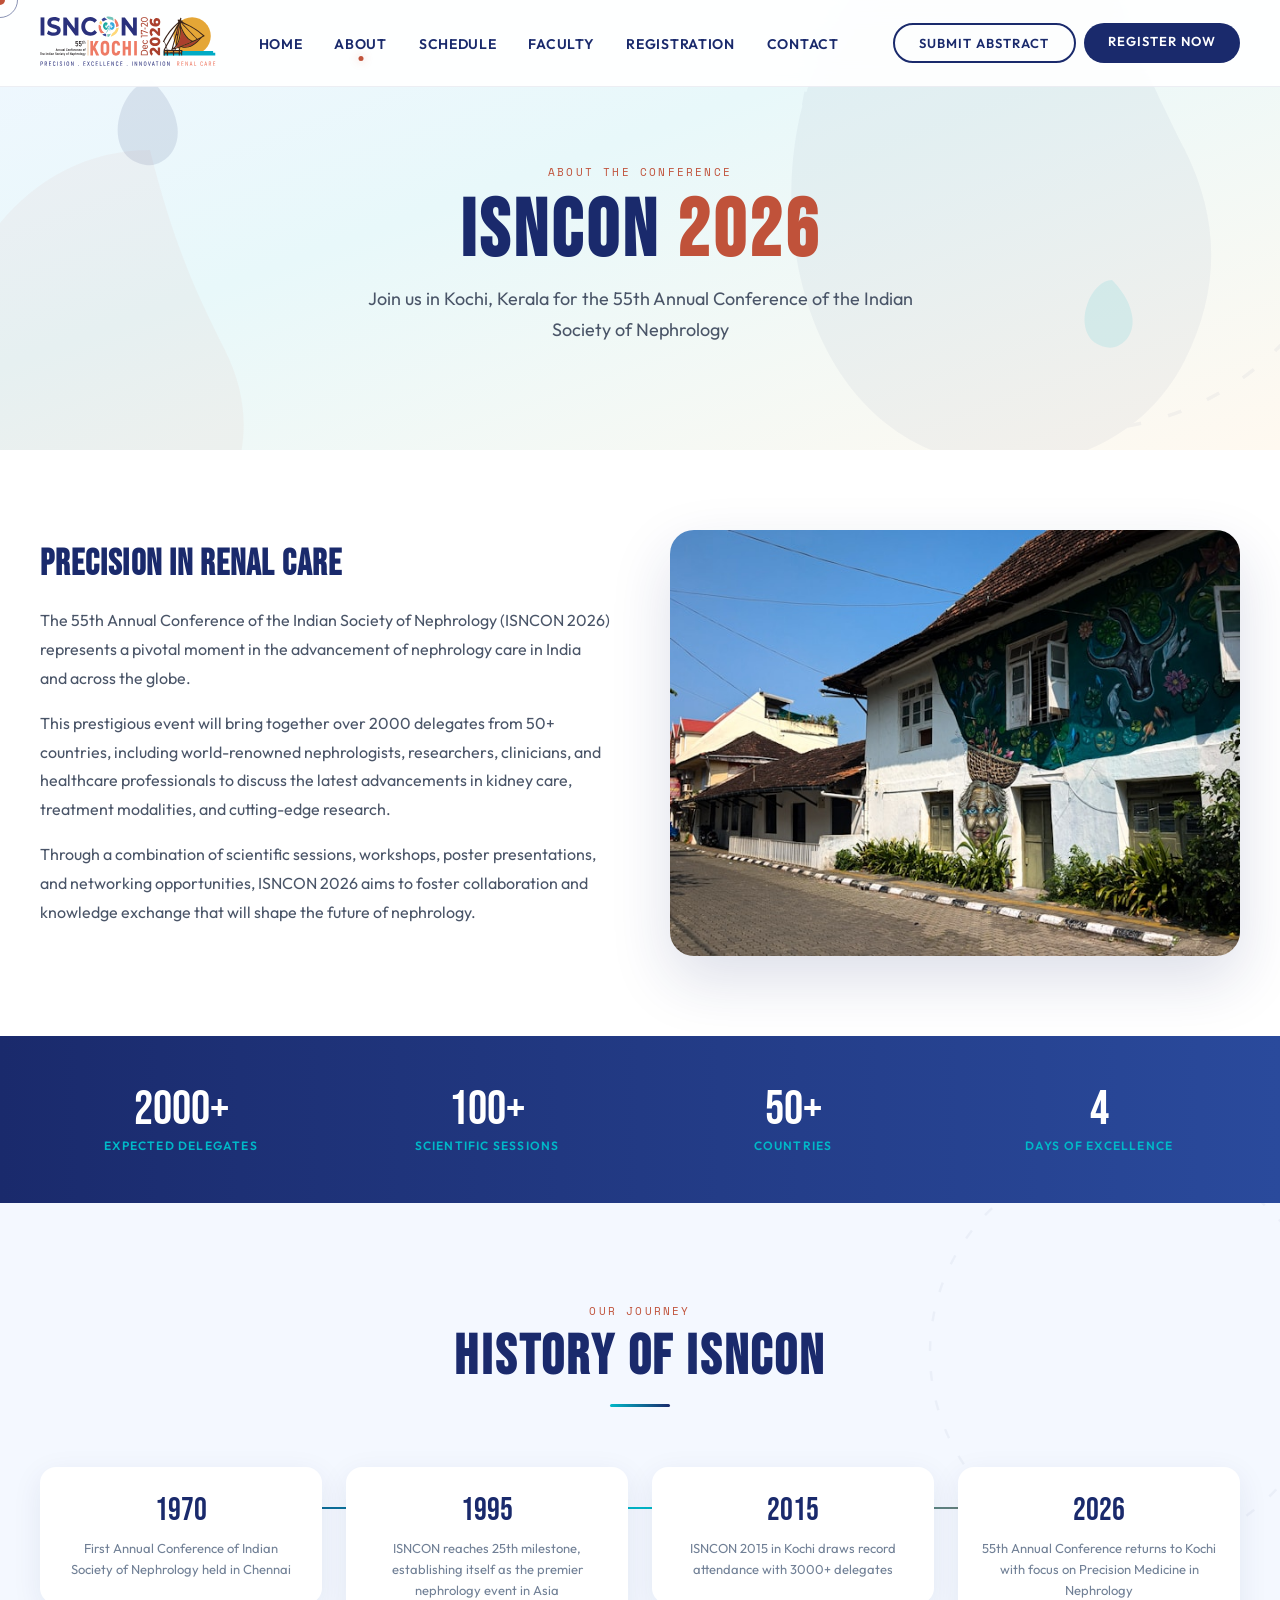
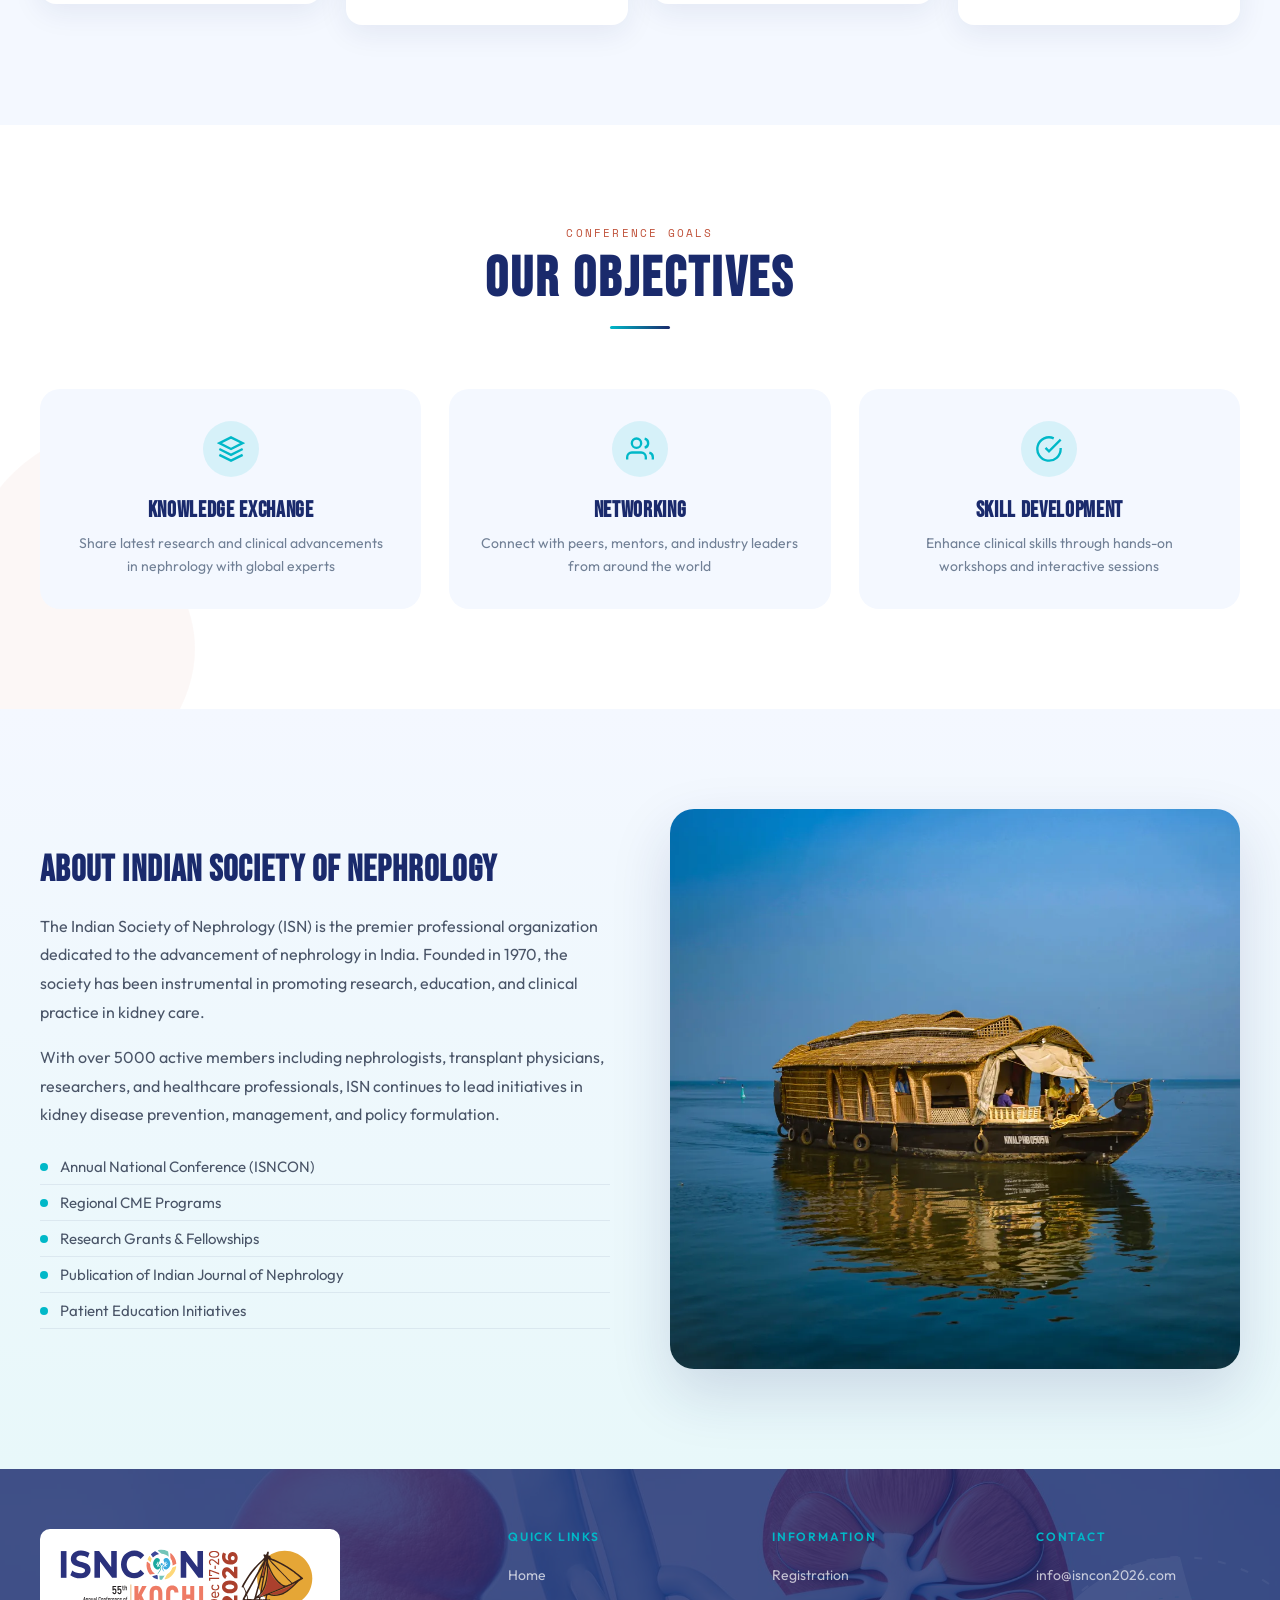
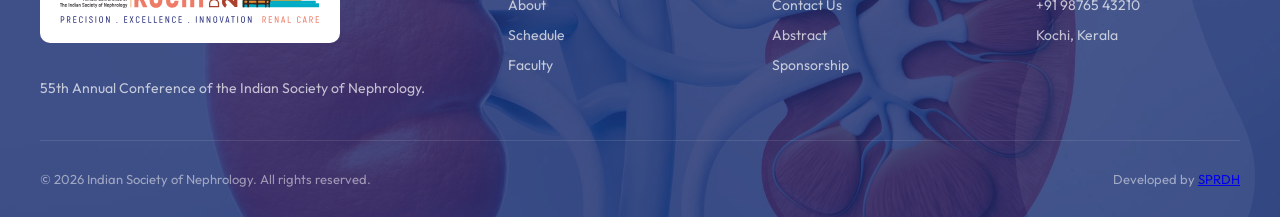
==== commit a9db67fe: "html converted to php, responsive style added" ====
--- a/about.html
+++ b/about.html
@@ -10,7 +10,7 @@
 	<link
 		href="https://fonts.googleapis.com/css2?family=Bebas+Neue&family=Outfit:wght@300;400;600;700&family=Space+Mono:ital@0;1&display=swap"
 		rel="stylesheet">
-	<link rel="stylesheet" href="css/style.css?v=1.0.6">
+	<link rel="stylesheet" href="css/style.css?v=1.0.11">
 </head>
 
 <body>
@@ -19,6 +19,9 @@
 
 	<nav class="nav">
 		<div class="nav-logo"><a href="index.html"><img src="images/logo.svg" alt="ISNCON" style="height:50px" /></a>
+		</div>
+		<div class="nav-toggle" onclick="toggleMenu()">
+			<span></span><span></span><span></span>
 		</div>
 		<ul class="nav-links">
 			<li><a href="index.html">Home</a></li>
@@ -28,8 +31,10 @@
 			<li><a href="registration.html">Registration</a></li>
 			<li><a href="contact.html">Contact</a></li>
 		</ul>
-		<a href="registration.html" class="nav-cta nav-cta-secondary">Submit Abstract</a>
-		<a href="registration.html" class="nav-cta">Register Now</a>
+		<div class="nav-buttons">
+			<a href="registration.html" class="nav-cta nav-cta-secondary">Submit Abstract</a>
+			<a href="registration.html" class="nav-cta">Register Now</a>
+		</div>
 	</nav>
 
 	<section class="page-hero">
@@ -259,6 +264,12 @@
 	</footer>
 
 	<script>
+		function toggleMenu() { 
+			document.querySelector('.nav-links').classList.toggle('active'); 
+			document.querySelector('.nav-buttons').classList.toggle('active'); 
+			document.querySelector('.nav-toggle').classList.toggle('active');
+			document.body.style.overflow = document.body.style.overflow === 'hidden' ? '' : 'hidden';
+		}
 		const cursorEl = document.getElementById('cursor'), ringEl = document.getElementById('cursorRing'); let mx = 0, my = 0, rx = 0, ry = 0; document.addEventListener('mousemove', e => { mx = e.clientX; my = e.clientY }); (function tick() { cursorEl.style.left = mx + 'px'; cursorEl.style.top = my + 'px'; rx += (mx - rx) * .12; ry += (my - ry) * .12; ringEl.style.left = rx + 'px'; ringEl.style.top = ry + 'px'; requestAnimationFrame(tick) })();
 		const revealElements = document.querySelectorAll('.reveal'); function checkReveal() { const wh = window.innerHeight; revealElements.forEach(el => { if (el.getBoundingClientRect().top < wh - 100) el.classList.add('active') }) } window.addEventListener('scroll', checkReveal); checkReveal();
 	</script>
--- a/css/style.css
+++ b/css/style.css
@@ -180,7 +180,9 @@
 }
 
 .nav-logo img {
-    height: 40px
+    height: 44px;
+    width: auto;
+    transition: height 0.3s
 }
 
 .nav-logo-text {
@@ -198,6 +200,12 @@
     display: flex;
     gap: 32px;
     list-style: none
+}
+
+.nav-menu {
+    display: flex;
+    align-items: center;
+    gap: 24px
 }
 
 .nav-links a {
@@ -212,6 +220,24 @@
 
 .nav-links a:hover {
     color: var(--coral)
+}
+
+.nav-links a.active {
+    color: var(--navy);
+    position: relative
+}
+
+.nav-links a.active::after {
+    content: '';
+    position: absolute;
+    bottom: -8px;
+    left: 50%;
+    transform: translateX(-50%);
+    width: 5px;
+    height: 5px;
+    background: var(--coral);
+    border-radius: 50%;
+    box-shadow: 0 0 10px rgba(192, 82, 58, 0.4)
 }
 
 .nav-cta {
@@ -242,6 +268,40 @@
 .nav-cta-secondary:hover {
     background: var(--navy);
     color: #fff
+}
+
+.nav-toggle {
+    display: none;
+    flex-direction: column;
+    gap: 5px;
+    cursor: pointer;
+    z-index: 1001
+}
+
+.nav-toggle span {
+    width: 25px;
+    height: 3px;
+    background: var(--navy);
+    border-radius: 2px;
+    transition: all 0.3s
+}
+
+.nav-toggle.active span:nth-child(1) {
+    transform: rotate(45deg) translate(6px, 6px)
+}
+
+.nav-toggle.active span:nth-child(2) {
+    opacity: 0
+}
+
+.nav-toggle.active span:nth-child(3) {
+    transform: rotate(-45deg) translate(6px, -6px)
+}
+
+.nav-buttons {
+    display: flex;
+    gap: 8px;
+    visibility: visible
 }
 
 .hero {
@@ -834,7 +894,7 @@
     content: '';
     position: absolute;
     inset: 0;
-    background: url('images/kidney-bg.jpg') center/cover no-repeat;
+    background: url('../images/kidney-bg.jpg') center/cover no-repeat;
     opacity: 0.2
 }
 
@@ -1242,7 +1302,7 @@
     content: '';
     position: absolute;
     inset: 0;
-    background: url('images/footerbg.jpg') center/cover no-repeat;
+    background: url('../images/footerbg.jpg') center/cover no-repeat;
     opacity: 0.2
 }
 
@@ -1335,13 +1395,81 @@
     color: rgba(255, 255, 255, .5)
 }
 
-@media(max-width:1024px) {
-    .nav {
-        padding: 12px 24px
+@media(max-width:1080px) {
+
+    @keyframes slideUp {
+        from {
+            transform: translateY(100%);
+        }
+
+        to {
+            transform: translateY(0);
+        }
+    }
+
+    .nav-toggle {
+        display: flex;
+        z-index: 1001;
+        margin-left: 20px
+    }
+
+    .nav-menu {
+        position: fixed;
+        top: 0;
+        right: -100%;
+        width: 300px;
+        height: 100vh;
+        background: #fff;
+        flex-direction: column;
+        justify-content: center;
+        align-items: center;
+        gap: 40px;
+        padding: 50px;
+        box-shadow: -10px 0 30px rgba(0, 0, 0, 0.1);
+        transition: right 0.4s cubic-bezier(0.16, 1, 0.3, 1);
+        z-index: 1000
+    }
+
+    .nav-menu.active {
+        right: 0
     }
 
     .nav-links {
-        display: none
+        flex-direction: column;
+        align-items: center;
+        gap: 24px
+    }
+
+    .nav-links a {
+        font-size: 18px
+    }
+
+    .nav-buttons {
+        flex-direction: column;
+        width: 100%;
+        gap: 16px
+    }
+
+    .nav-cta,
+    .nav-cta-secondary {
+        width: 100%;
+        text-align: center;
+        margin: 0 !important;
+        padding: 14px !important
+    }
+
+    .nav-cta-secondary {
+        background: transparent;
+        border: 2px solid var(--navy);
+        color: var(--navy) !important
+    }
+
+    .nav-logo img {
+        height: 36px
+    }
+
+    .hero-slider-dots {
+        bottom: 100px
     }
 
     section {
@@ -1367,12 +1495,36 @@
     }
 
     .footer-grid {
-        grid-template-columns: 1fr 1fr;
-        gap: 40px
-    }
-
-    .hero-card {
-        display: none
+        grid-template-columns: 1fr;
+        gap: 30px
+    }
+
+    .info-grid {
+        grid-template-columns: 1fr
+    }
+
+    .dates-grid {
+        grid-template-columns: 1fr
+    }
+
+    .inclusions-grid {
+        grid-template-columns: 1fr
+    }
+
+    .indian-grid {
+        grid-template-columns: 1fr
+    }
+
+    .highlights-grid {
+        grid-template-columns: 1fr
+    }
+
+    .venue-card-grid {
+        grid-template-columns: 1fr
+    }
+
+    .map iframe {
+        height: 300px
     }
 }
 
@@ -1415,6 +1567,68 @@
         flex-direction: column;
         gap: 12px;
         text-align: center
+    }
+
+    .announcement-bar {
+        padding: 10px 16px
+    }
+
+    .announcement-content {
+        flex-direction: column;
+        gap: 8px
+    }
+
+    .announcement-label {
+        font-size: 9px
+    }
+
+    .announcement-text {
+        font-size: 12px;
+        gap: 40px
+    }
+
+    .hero-slider-dots {
+        bottom: 80px
+    }
+
+    .info-grid {
+        grid-template-columns: 1fr
+    }
+
+    .dates-grid {
+        grid-template-columns: 1fr
+    }
+
+    .inclusions-grid {
+        grid-template-columns: 1fr
+    }
+
+    .venue-features {
+        grid-template-columns: 1fr
+    }
+
+    .indian-grid {
+        grid-template-columns: 1fr
+    }
+
+    .highlights-grid {
+        grid-template-columns: 1fr
+    }
+
+    .page-hero {
+        padding: 100px 20px 50px
+    }
+
+    .map iframe {
+        height: 300px
+    }
+
+    .registration-table {
+        overflow-x: auto
+    }
+
+    .registration-table table {
+        min-width: 600px
     }
 }
 
